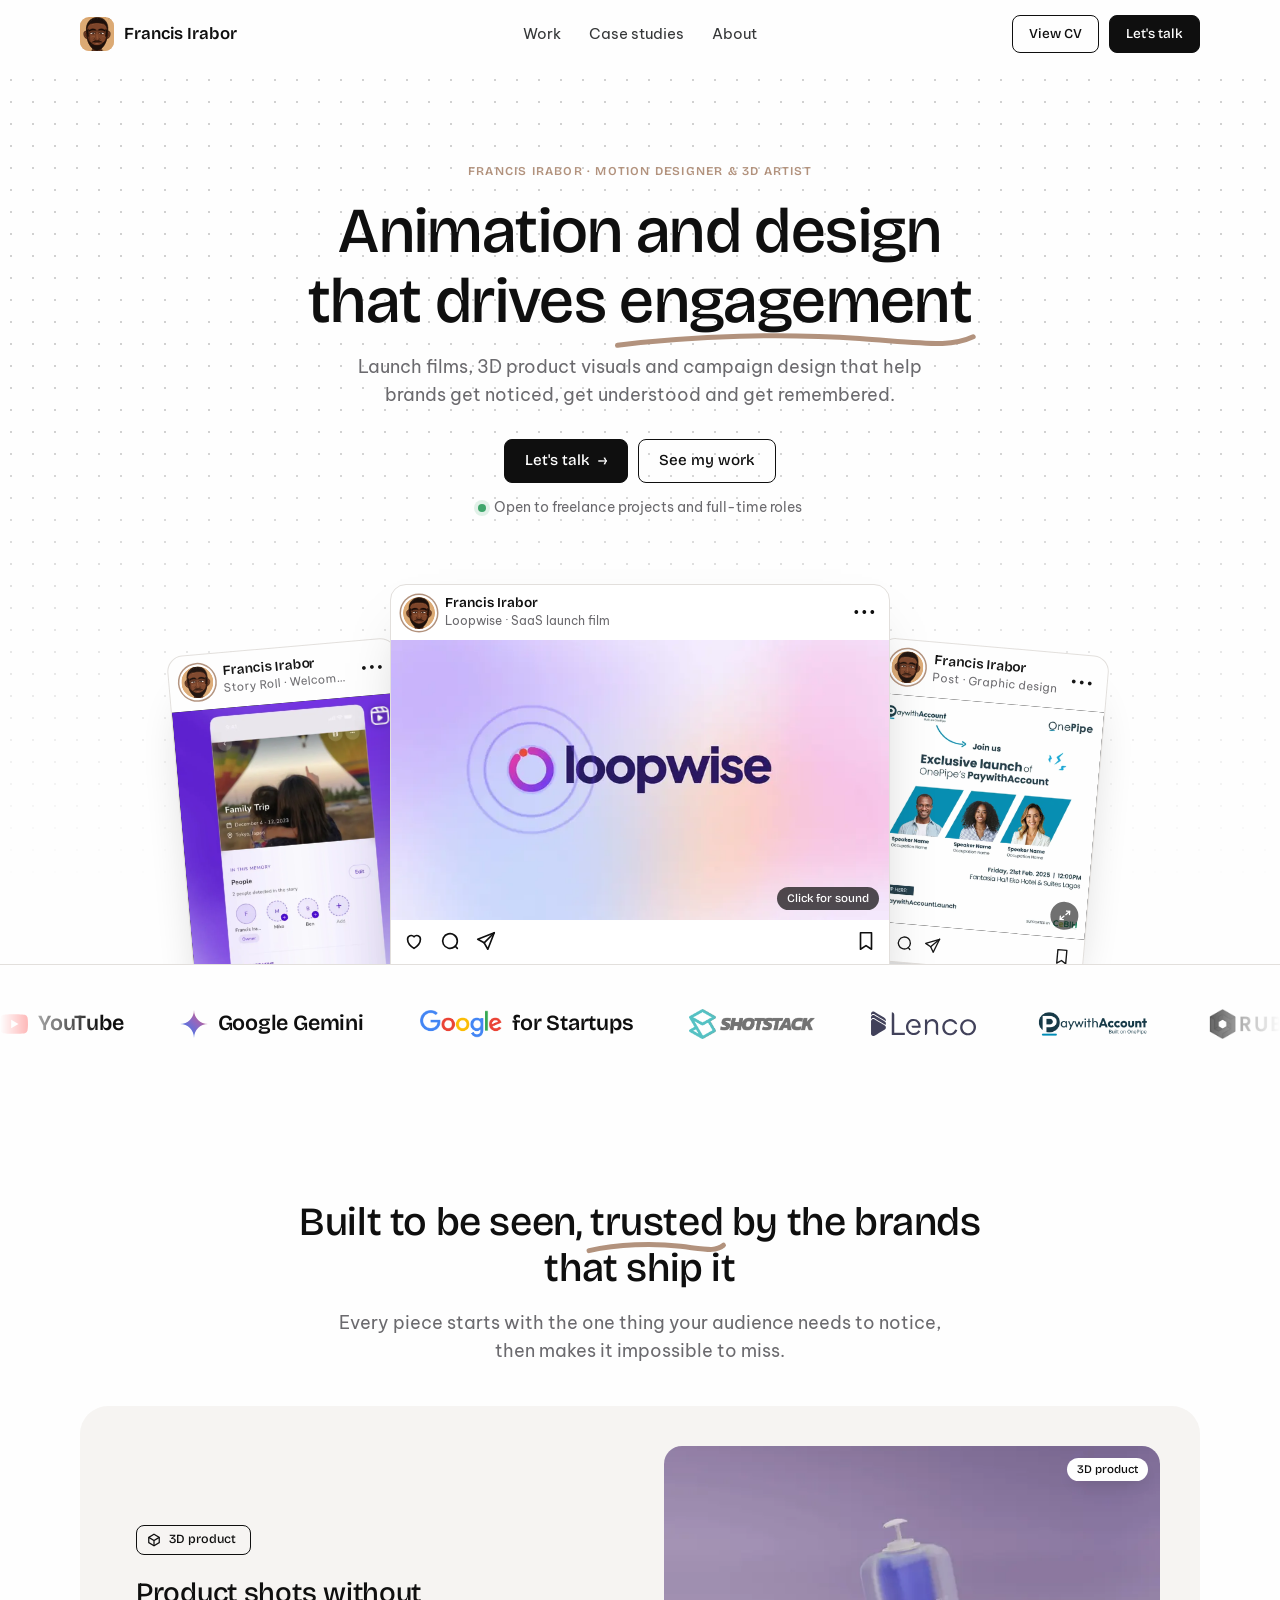
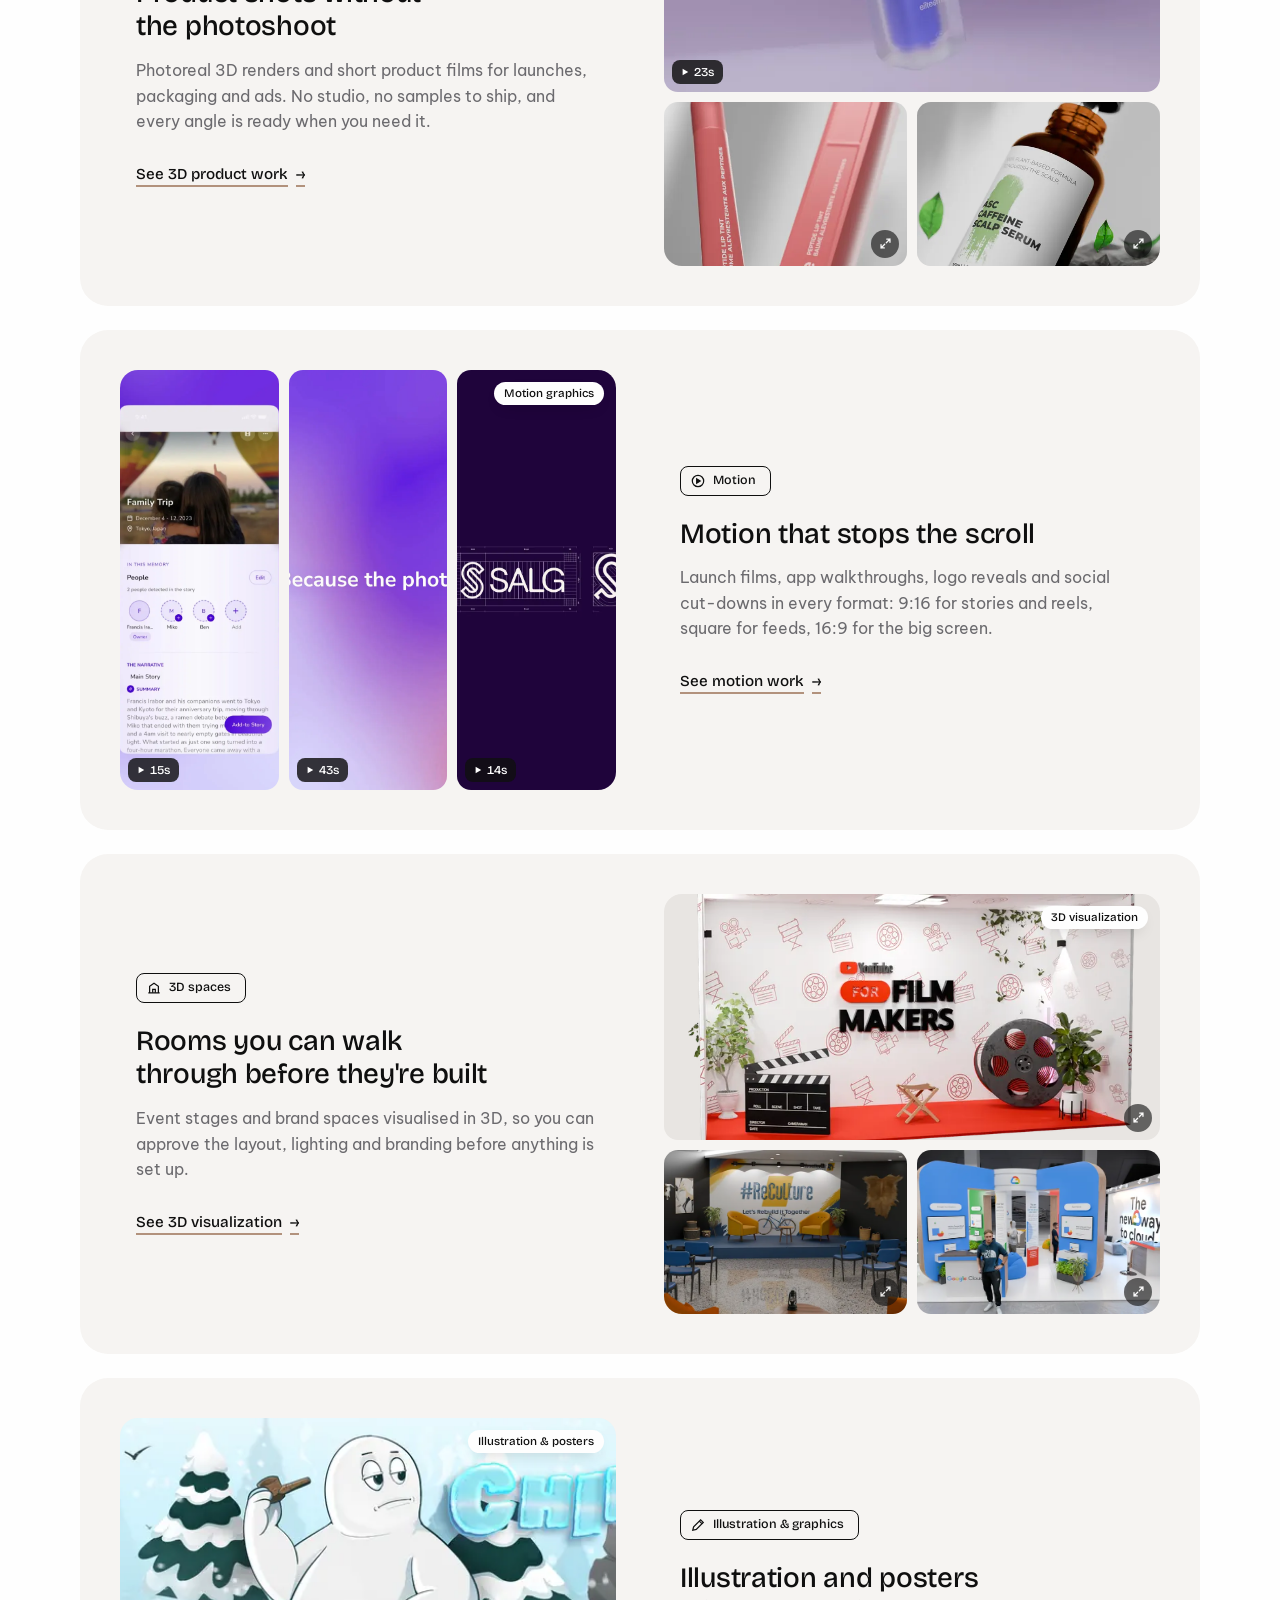
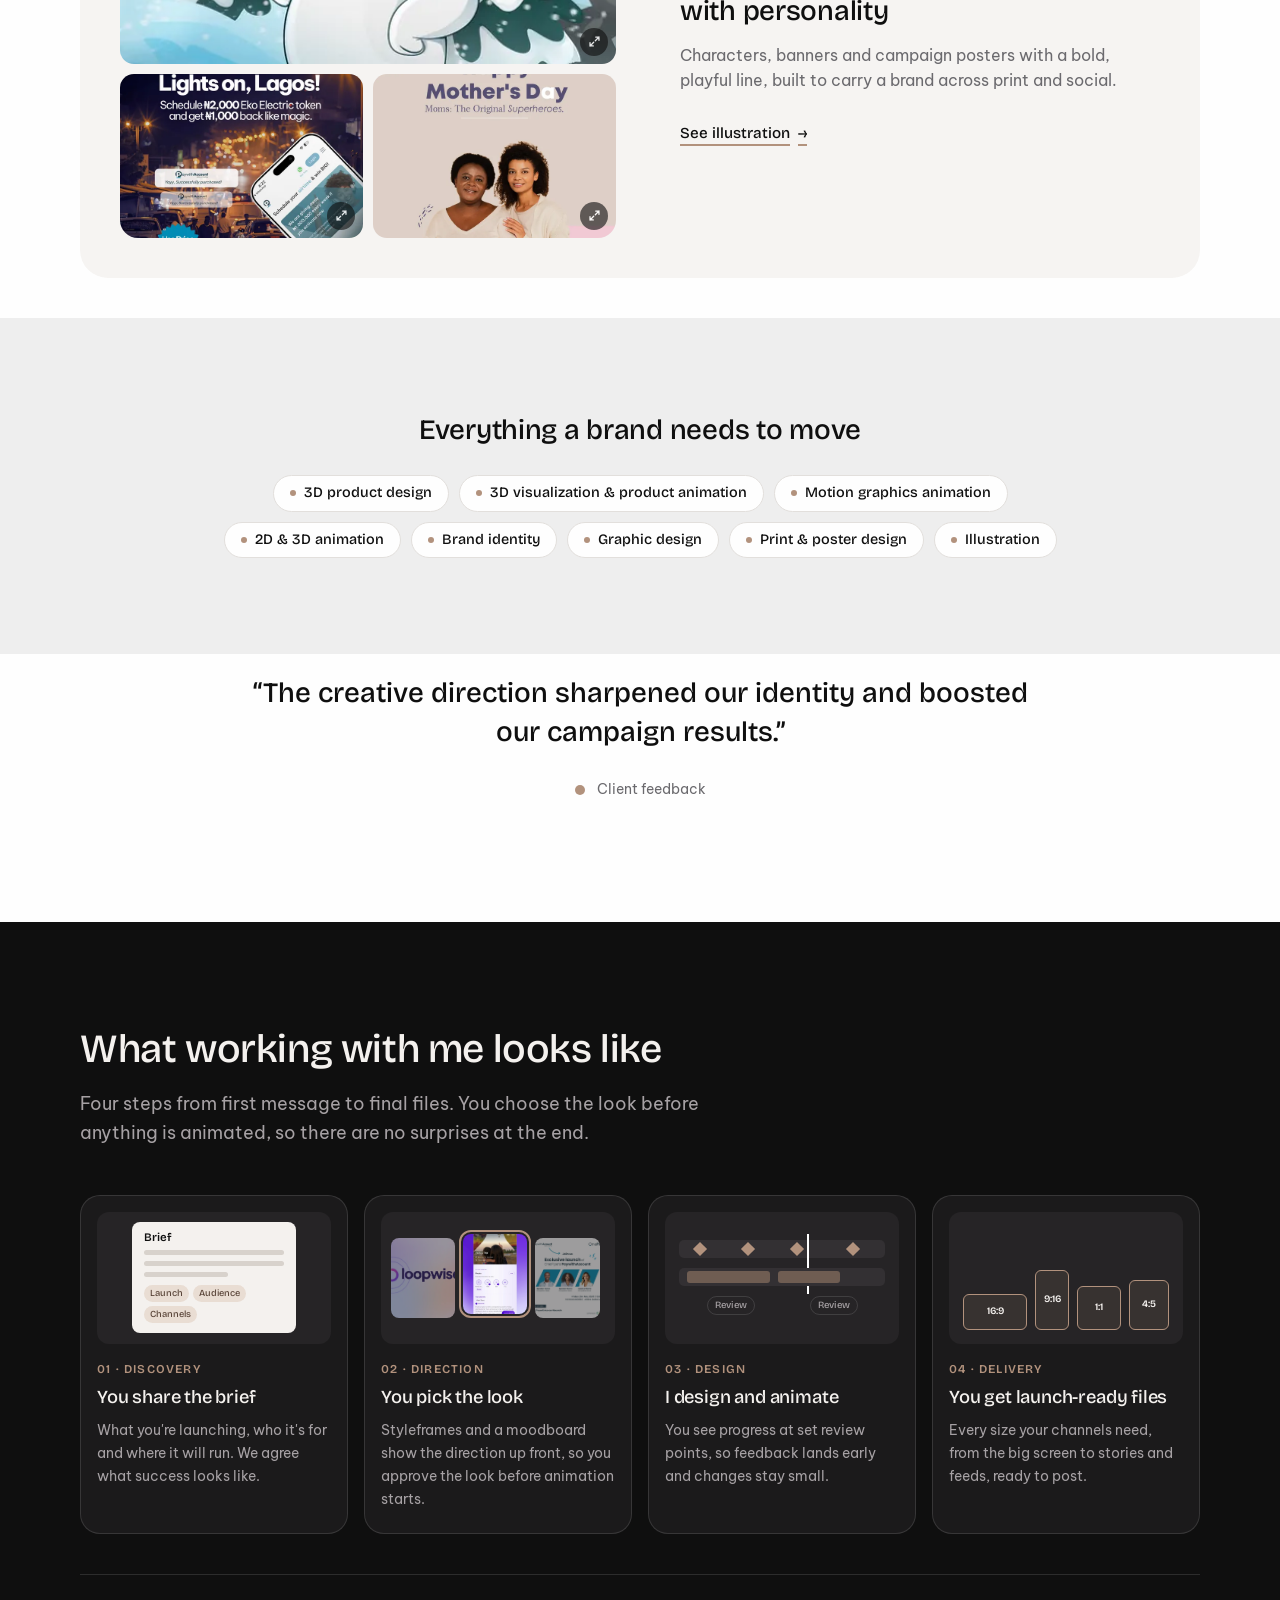
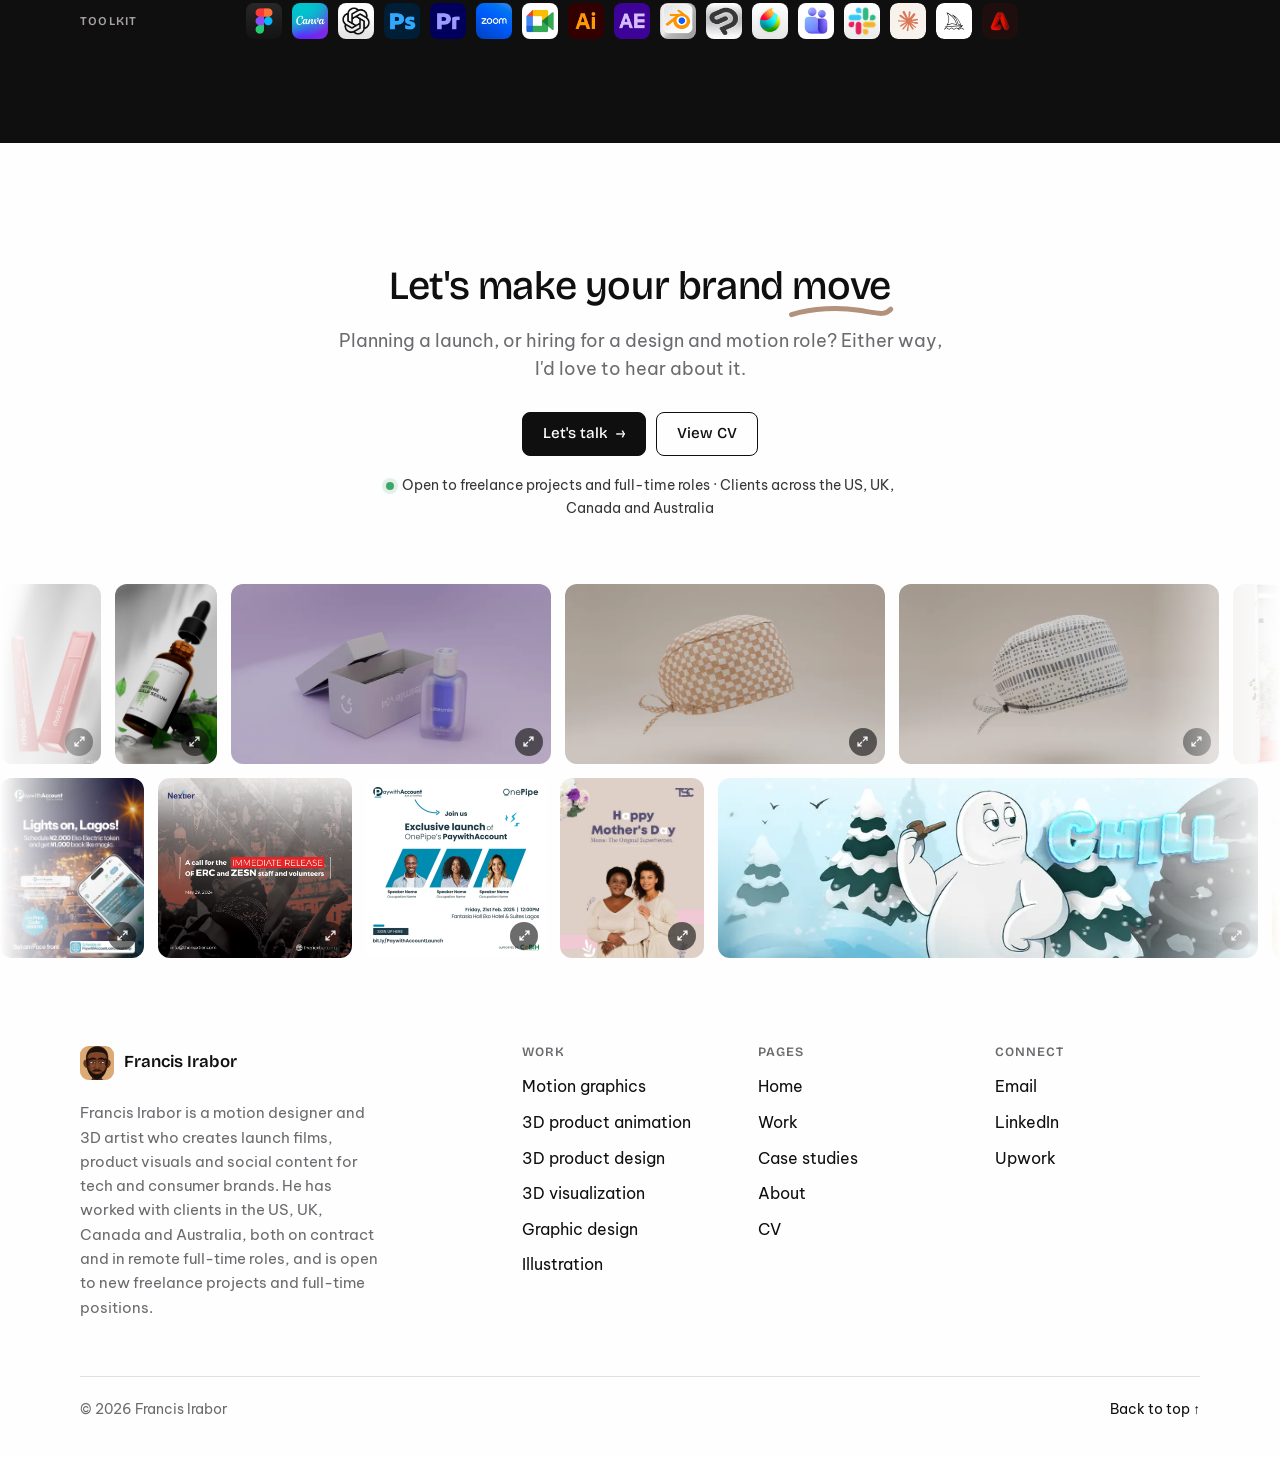
==== v2/index.html @ 62b64e8e "Share preview uses Francis's photo Co-Authored-By: Claude Opus 5.5 <noreply@anthropic.com> Claude-Se" ====
<!doctype html>
<html lang="en">
<head>
<meta charset="utf-8">
<meta name="viewport" content="width=device-width, initial-scale=1, viewport-fit=cover">
<title>Francis Irabor — Motion Designer & 3D Artist</title>
<meta name="description" content="Francis Irabor is a motion designer and 3D artist who creates launch films, product visuals and social content for tech and consumer brands. He has worked with clients in the US, UK, Canada and Australia, both on contract and in remote full-time roles, and is open to new freelance projects and full-time positions.">
<meta name="robots" content="index, follow, max-image-preview:large">
<meta name="author" content="Francis Irabor">
<meta name="theme-color" content="#fefefe">
<link rel="canonical" href="https://francisirabor.com/">
<link rel="icon" href="../assets/media/favicon.ico" sizes="48x48">
<link rel="icon" href="../assets/media/francis-icon.svg" type="image/svg+xml">
<link rel="apple-touch-icon" href="../assets/media/apple-touch-icon.png">
<link rel="manifest" href="site.webmanifest">
<meta property="og:type" content="profile">
<meta property="og:site_name" content="Francis Irabor">
<meta property="og:url" content="https://francisirabor.com/">
<meta property="og:title" content="Francis Irabor — Motion Designer & 3D Artist">
<meta property="og:description" content="Francis Irabor is a motion designer and 3D artist who creates launch films, product visuals and social content for tech and consumer brands. He has worked with clients in the US, UK, Canada and Australia, both on contract and in remote full-time roles, and is open to new freelance projects and full-time positions.">
<meta property="og:image" content="https://francisirabor.com/assets/media/og-francis-irabor-photo.jpg">
<meta property="og:image:width" content="1200">
<meta property="og:image:height" content="630">
<meta property="og:image:alt" content="Francis Irabor, motion designer and 3D artist">
<meta name="twitter:card" content="summary_large_image">
<meta name="twitter:title" content="Francis Irabor — Motion Designer & 3D Artist">
<meta name="twitter:description" content="Francis Irabor is a motion designer and 3D artist who creates launch films, product visuals and social content for tech and consumer brands. He has worked with clients in the US, UK, Canada and Australia, both on contract and in remote full-time roles, and is open to new freelance projects and full-time positions.">
<meta name="twitter:image" content="https://francisirabor.com/assets/media/og-francis-irabor-photo.jpg">
<script type="application/ld+json">{"@context": "https://schema.org", "@type": "Person", "name": "Francis Irabor", "jobTitle": "Motion Designer & 3D Artist", "url": "https://francisirabor.com/", "email": "mailto:iraborfrancis321@gmail.com", "description": "Francis Irabor is a motion designer and 3D artist who creates launch films, product visuals and social content for tech and consumer brands. He has worked with clients in the US, UK, Canada and Australia, both on contract and in remote full-time roles, and is open to new freelance projects and full-time positions.", "knowsAbout": ["Motion graphics", "2D and 3D animation", "3D product design", "3D product animation", "3D visualization", "Brand identity", "Graphic design", "Illustration", "Launch videos", "Social media content"], "image": "https://francisirabor.com/assets/media/francis-headshot.jpg", "address": {"@type": "PostalAddress", "addressLocality": "Lagos", "addressCountry": "NG"}, "worksFor": {"@type": "Organization", "name": "Ruffbox Studio"}, "sameAs": ["https://www.linkedin.com/in/francis-irabor/", "https://www.upwork.com/freelancers/~016a7653f43e068393"], "seeks": {"@type": "Demand", "description": "Freelance projects and full-time design or motion roles, remote"}}</script>
<script type="application/ld+json">{"@context": "https://schema.org", "@type": "WebSite", "name": "Francis Irabor", "url": "https://francisirabor.com/", "description": "Francis Irabor is a motion designer and 3D artist who creates launch films, product visuals and social content for tech and consumer brands. He has worked with clients in the US, UK, Canada and Australia, both on contract and in remote full-time roles, and is open to new freelance projects and full-time positions.", "author": {"@type": "Person", "name": "Francis Irabor"}}</script>
<link rel="preconnect" href="https://fonts.googleapis.com">
<link rel="preconnect" href="https://fonts.gstatic.com" crossorigin>
<link rel="stylesheet" href="https://fonts.googleapis.com/css2?family=Bricolage+Grotesque:opsz,wght@12..96,400..700&family=Be+Vietnam+Pro:wght@400;500;600&display=swap">
<link rel="stylesheet" href="v2.css">
</head>
<body>
<span id="top-anchor"></span>
<header class="top">
  <div class="wrap top-in">
    <a class="logo" href="index.html"><span class="logo-mark" aria-hidden="true"><img src="../assets/media/francis-mark.svg" alt="" width="34" height="34"></span>Francis Irabor</a>
    <nav class="nav" aria-label="Main"><a href="work.html">Work</a><a href="case-studies.html">Case studies</a><a href="about.html">About</a></nav>
    <div class="top-cta">
      <a class="btn btn-line btn-sm" href="https://drive.google.com/file/d/1MCZyHFvBbrgrsSab9WM0OUqfxMLtDZ3q/view?usp=drivesdk" target="_blank" rel="noopener">View CV</a>
      <a class="btn btn-dark btn-sm" href="#contact">Let's talk</a>
    </div>
  </div>
</header>

<main>
  <section class="hero center">
    <div class="dots" aria-hidden="true"></div>
    <div class="wrap">
      <p class="eyebrow hero-who">Francis Irabor · Motion designer &amp; 3D artist</p>
      <h1 class="h1">Animation and design<br class="br-d"> that drives <span class="mark">engagement<svg viewBox="0 0 200 12" preserveAspectRatio="none" aria-hidden="true"><path d="M3 9 C 45 3, 95 2, 135 5 S 185 10, 197 4"/></svg></span></h1>
      <p class="lede">Launch films, 3D product visuals and campaign design that help brands get noticed, get understood and get remembered.</p>
      <div class="hero-cta">
        <a class="btn btn-dark" href="#contact">Let's talk <span class="arr" aria-hidden="true">→</span></a>
        <a class="btn btn-line" href="work.html">See my work</a>
      </div>
      <p class="hero-note"><span class="dot" aria-hidden="true"></span>Open to freelance projects and full-time roles</p>
      <div class="fan ig" aria-label="Recent work, shown as social posts">
        <article class="ig-card side l">
          <header class="ig-head"><span class="ig-av" aria-hidden="true"><img src="../assets/media/francis-icon.svg" alt="" width="32" height="32"></span><div><b>Francis Irabor</b><small>Story Roll · Welcome video</small></div><span class="ig-more" aria-hidden="true">•••</span></header>
          <div class="ig-media reel" data-pieces="sr1" data-group="hero" data-autoplay data-bare><span class="ig-badge" aria-hidden="true"><svg viewBox="0 0 24 24" fill="none" stroke="currentColor" stroke-width="1.8" stroke-linecap="round" stroke-linejoin="round"><rect x="3" y="3" width="18" height="18" rx="5"/><path d="M3 8h18M8 3l3 5M14 3l3 5"/><path d="M10 12v5l4-2.5z" fill="currentColor"/></svg></span></div>
        </article>
        <article class="ig-card main">
          <header class="ig-head"><span class="ig-av" aria-hidden="true"><img src="../assets/media/francis-icon.svg" alt="" width="32" height="32"></span><div><b>Francis Irabor</b><small>Loopwise · SaaS launch film</small></div><span class="ig-more" aria-hidden="true">•••</span></header>
          <div class="ig-media" data-pieces="lw1" data-group="hero" data-autoplay data-bare><span class="ig-sound" aria-hidden="true"></span></div>
          <div class="ig-actions" aria-hidden="true"><svg viewBox="0 0 24 24" fill="none" stroke="currentColor" stroke-width="1.8" stroke-linecap="round" stroke-linejoin="round"><path d="M12 20s-7-4.4-7-10a4 4 0 0 1 7-2.6A4 4 0 0 1 19 10c0 5.6-7 10-7 10z"/></svg><svg viewBox="0 0 24 24" fill="none" stroke="currentColor" stroke-width="1.8" stroke-linecap="round" stroke-linejoin="round"><path d="M20 12a8 8 0 1 1-3.1-6.3A8 8 0 0 1 20 12z"/><path d="M20 20l-2.2-2.3"/></svg><svg viewBox="0 0 24 24" fill="none" stroke="currentColor" stroke-width="1.8" stroke-linecap="round" stroke-linejoin="round"><path d="M21 3 10 14"/><path d="M21 3l-7 18-4-7-7-4z"/></svg><span class="sp"></span><svg viewBox="0 0 24 24" fill="none" stroke="currentColor" stroke-width="1.8" stroke-linecap="round" stroke-linejoin="round"><path d="M6 3h12v18l-6-4-6 4z"/></svg></div>
          <p class="ig-cap"><b>Francis Irabor</b> Meet Loopwise. A 20-second SaaS launch film: logo reveal, product UI and end card. <span>#motiondesign #saas #launchfilm</span></p>
        </article>
        <article class="ig-card side r">
          <header class="ig-head"><span class="ig-av" aria-hidden="true"><img src="../assets/media/francis-icon.svg" alt="" width="32" height="32"></span><div><b>Francis Irabor</b><small>Post · Graphic design</small></div><span class="ig-more" aria-hidden="true">•••</span></header>
          <div class="ig-media" data-pieces="g2" data-group="hero" data-eager></div>
          <div class="ig-actions" aria-hidden="true"><svg viewBox="0 0 24 24" fill="none" stroke="currentColor" stroke-width="1.8" stroke-linecap="round" stroke-linejoin="round"><path d="M12 20s-7-4.4-7-10a4 4 0 0 1 7-2.6A4 4 0 0 1 19 10c0 5.6-7 10-7 10z"/></svg><svg viewBox="0 0 24 24" fill="none" stroke="currentColor" stroke-width="1.8" stroke-linecap="round" stroke-linejoin="round"><path d="M20 12a8 8 0 1 1-3.1-6.3A8 8 0 0 1 20 12z"/><path d="M20 20l-2.2-2.3"/></svg><svg viewBox="0 0 24 24" fill="none" stroke="currentColor" stroke-width="1.8" stroke-linecap="round" stroke-linejoin="round"><path d="M21 3 10 14"/><path d="M21 3l-7 18-4-7-7-4z"/></svg><span class="sp"></span><svg viewBox="0 0 24 24" fill="none" stroke="currentColor" stroke-width="1.8" stroke-linecap="round" stroke-linejoin="round"><path d="M6 3h12v18l-6-4-6 4z"/></svg></div>
        </article>
      </div>
    </div>
  </section>

  <section class="band" aria-label="Clients">
    <div class="marquee" id="clients"></div>
  </section>

  <section class="intro center" aria-labelledby="intro-h">
    <div class="wrap">
      <h2 id="intro-h" class="h2">Built to be seen, <span class="mark">trusted<svg viewBox="0 0 200 12" preserveAspectRatio="none" aria-hidden="true"><path d="M3 9 C 45 3, 95 2, 135 5 S 185 10, 197 4"/></svg></span> by the brands<br class="br-d"> that ship it</h2>
      <p class="lede">Every piece starts with the one thing your audience needs to notice, then makes it impossible to miss.</p>
    </div>
  </section>

  <section aria-label="Specialties">
    <div class="wrap specs">
      <article class="spec">
        <div class="spec-copy">
          <span class="pill"><svg viewBox="0 0 16 16" fill="none" stroke="currentColor" stroke-width="1.4" aria-hidden="true"><path d="M8 1.5 14 5v6l-6 3.5L2 11V5z"/><path d="M2 5l6 3.5L14 5M8 8.5V14.5"/></svg>3D product</span>
          <h3 class="h3">Product shots without the photoshoot</h3>
          <p>Photoreal 3D renders and short product films for launches, packaging and ads. No studio, no samples to ship, and every angle is ready when you need it.</p>
          <a class="tlink" href="work.html#3d-product-animation">See 3D product work <span class="arr" aria-hidden="true">→</span></a>
        </div>
        <div class="panel p-mix" data-pieces="pa3,p5,p4"><span class="stamp">3D product</span></div>
      </article>
      <article class="spec">
        <div class="spec-copy">
          <span class="pill"><svg viewBox="0 0 16 16" fill="none" stroke="currentColor" stroke-width="1.4" aria-hidden="true"><circle cx="8" cy="8" r="6.5"/><path d="M6.5 5.5v5l4-2.5z" fill="currentColor"/></svg>Motion</span>
          <h3 class="h3">Motion that stops the scroll</h3>
          <p>Launch films, app walkthroughs, logo reveals and social cut-downs in every format: 9:16 for stories and reels, square for feeds, 16:9 for the big screen.</p>
          <a class="tlink" href="work.html#motion-graphics">See motion work <span class="arr" aria-hidden="true">→</span></a>
        </div>
        <div class="panel p-tall" data-pieces="sr1,m2,m1"><span class="stamp">Motion graphics</span></div>
      </article>
      <article class="spec">
        <div class="spec-copy">
          <span class="pill"><svg viewBox="0 0 16 16" fill="none" stroke="currentColor" stroke-width="1.4" aria-hidden="true"><path d="M1.5 13.5h13M3 13.5V6l5-3.5L13 6v7.5"/><path d="M6.5 13.5v-4h3v4"/></svg>3D spaces</span>
          <h3 class="h3">Rooms you can walk through before they're built</h3>
          <p>Event stages and brand spaces visualised in 3D, so you can approve the layout, lighting and branding before anything is set up.</p>
          <a class="tlink" href="work.html#3d-visualization">See 3D visualization <span class="arr" aria-hidden="true">→</span></a>
        </div>
        <div class="panel p-mix" data-pieces="v3,v4,v5"><span class="stamp">3D visualization</span></div>
      </article>
      <article class="spec">
        <div class="spec-copy">
          <span class="pill"><svg viewBox="0 0 16 16" fill="none" stroke="currentColor" stroke-width="1.4" aria-hidden="true"><path d="M2 14l1-4L11 2l3 3-8 8z"/><path d="M9.5 3.5l3 3"/></svg>Illustration & graphics</span>
          <h3 class="h3">Illustration and posters with personality</h3>
          <p>Characters, banners and campaign posters with a bold, playful line, built to carry a brand across print and social.</p>
          <a class="tlink" href="work.html#illustration">See illustration <span class="arr" aria-hidden="true">→</span></a>
        </div>
        <div class="panel p-mix" data-pieces="i2,g3,g4"><span class="stamp">Illustration & posters</span></div>
      </article>
    </div>
  </section>

  <section class="svc-band center" aria-labelledby="svc-h">
    <div class="wrap">
      <h2 id="svc-h" class="h3">Everything a brand needs to move</h2>
      <ul class="chips">
        <li>3D product design</li><li>3D visualization &amp; product animation</li><li>Motion graphics animation</li><li>2D &amp; 3D animation</li>
        <li>Brand identity</li><li>Graphic design</li><li>Print &amp; poster design</li><li>Illustration</li>
      </ul>
    </div>
  </section>

  <section class="quote" aria-label="Client feedback">
    <div class="wrap">
      <blockquote>
        <q>The creative direction sharpened our identity and boosted our campaign results.</q>
        <cite><span class="cite-dot" aria-hidden="true"></span>Client feedback</cite>
      </blockquote>
    </div>
  </section>

  <section class="process" id="process" aria-labelledby="process-h">
    <div class="wrap">
      <div class="pr-head">
        <h2 id="process-h" class="h2">What working with me looks like</h2>
        <p class="lede">Four steps from first message to final files. You choose the look before anything is animated, so there are no surprises at the end.</p>
      </div>
      <ol class="flow">
        <li class="step">
          <div class="viz viz-brief" aria-hidden="true">
            <div class="doc"><b>Brief</b><i></i><i></i><i class="s"></i><div class="tags"><span>Launch</span><span>Audience</span><span>Channels</span></div></div>
          </div>
          <span class="eyebrow">01 · Discovery</span>
          <h3>You share the brief</h3>
          <p>What you're launching, who it's for and where it will run. We agree what success looks like.</p>
        </li>
        <li class="step">
          <div class="viz viz-frames" aria-hidden="true">
            <img data-asset="media/w/loopwise-saas-launch-poster.webp" loading="lazy" alt=""><img class="pick" data-asset="media/w/story-roll-welcome-poster.webp" loading="lazy" alt=""><img data-asset="media/w/82478ac93bde5bc2c4594977b5599de2-sm.webp" loading="lazy" alt="">
          </div>
          <span class="eyebrow">02 · Direction</span>
          <h3>You pick the look</h3>
          <p>Styleframes and a moodboard show the direction up front, so you approve the look before animation starts.</p>
        </li>
        <li class="step">
          <div class="viz viz-timeline" aria-hidden="true">
            <div class="track"><span class="kf" style="left:8%"></span><span class="kf" style="left:31%"></span><span class="kf" style="left:55%"></span><span class="kf" style="left:82%"></span><span class="head" style="left:62%"></span></div>
            <div class="track t2"><span class="clip" style="left:4%;width:40%"></span><span class="clip" style="left:48%;width:30%"></span></div>
            <div class="review"><span>Review</span><span>Review</span></div>
          </div>
          <span class="eyebrow">03 · Design</span>
          <h3>I design and animate</h3>
          <p>You see progress at set review points, so feedback lands early and changes stay small.</p>
        </li>
        <li class="step">
          <div class="viz viz-formats" aria-hidden="true">
            <span class="f169">16:9</span><span class="f916">9:16</span><span class="f11">1:1</span><span class="f45">4:5</span>
          </div>
          <span class="eyebrow">04 · Delivery</span>
          <h3>You get launch-ready files</h3>
          <p>Every size your channels need, from the big screen to stories and feeds, ready to post.</p>
        </li>
      </ol>
      <div class="toolkit">
        <div class="tk-group"><span class="tk-label">Toolkit</span><ul class="tool-icons"></ul></div>
      </div>
    </div>
  </section>

  <section class="closer center" id="contact" aria-labelledby="closer-h">
    <div class="wrap">
      <h2 id="closer-h" class="h2">Let's make your brand <span class="mark">move<svg viewBox="0 0 200 12" preserveAspectRatio="none" aria-hidden="true"><path d="M3 9 C 45 3, 95 2, 135 5 S 185 10, 197 4"/></svg></span></h2>
      <p class="lede">Planning a launch, or hiring for a design and motion role? Either way, I'd love to hear about it.</p>
      <div class="closer-cta">
        <a class="btn btn-dark" href="mailto:iraborfrancis321@gmail.com?subject=Let%27s%20talk">Let's talk <span class="arr" aria-hidden="true">→</span></a>
        <a class="btn btn-line" href="https://drive.google.com/file/d/1MCZyHFvBbrgrsSab9WM0OUqfxMLtDZ3q/view?usp=drivesdk" target="_blank" rel="noopener">View CV</a>
      </div>
      <p class="avail"><span class="dot" aria-hidden="true"></span>Open to freelance projects and full-time roles · Clients across the US, UK, Canada and Australia</p>
    </div>
    <div class="wall" id="wall"></div>
  </section>
</main>

<footer class="foot">
  <div class="wrap">
    <div class="foot-grid">
      <div>
        <a class="logo" href="index.html"><span class="logo-mark" aria-hidden="true"><img src="../assets/media/francis-mark.svg" alt="" width="34" height="34"></span>Francis Irabor</a>
        <p class="blurb">Francis Irabor is a motion designer and 3D artist who creates launch films, product visuals and social content for tech and consumer brands. He has worked with clients in the US, UK, Canada and Australia, both on contract and in remote full-time roles, and is open to new freelance projects and full-time positions.</p>
      </div>
      <div><h4>Work</h4><ul><li><a href="work.html#motion-graphics">Motion graphics</a></li><li><a href="work.html#3d-product-animation">3D product animation</a></li><li><a href="work.html#3d-product-design">3D product design</a></li><li><a href="work.html#3d-visualization">3D visualization</a></li><li><a href="work.html#graphics-design">Graphic design</a></li><li><a href="work.html#illustration">Illustration</a></li></ul></div>
      <div><h4>Pages</h4><ul><li><a href="index.html">Home</a></li><li><a href="work.html">Work</a></li><li><a href="case-studies.html">Case studies</a></li><li><a href="about.html">About</a></li><li><a href="https://drive.google.com/file/d/1MCZyHFvBbrgrsSab9WM0OUqfxMLtDZ3q/view?usp=drivesdk" target="_blank" rel="noopener">CV</a></li></ul></div>
      <div><h4>Connect</h4><ul><li><a href="mailto:iraborfrancis321@gmail.com?subject=Let%27s%20talk">Email</a></li><li><a href="https://www.linkedin.com/in/francis-irabor/" target="_blank" rel="noopener">LinkedIn</a></li><li><a href="https://www.upwork.com/freelancers/~016a7653f43e068393" target="_blank" rel="noopener">Upwork</a></li></ul></div>
    </div>
    <div class="foot-base"><span>© <span id="yr"></span> Francis Irabor</span><a href="#top-anchor">Back to top ↑</a></div>
  </div>
</footer>

<div class="lb" id="lb" role="dialog" aria-modal="true" aria-label="Portfolio viewer" hidden>
  <div class="lb-top">
    <p class="lb-cat" id="lb-cat"></p>
    <p class="lb-count" id="lb-count"></p>
    <button class="lb-btn" id="lb-close" aria-label="Close viewer">✕</button>
  </div>
  <div class="lb-stage" id="lb-stage"></div>
  <button class="lb-btn lb-nav lb-prev" id="lb-prev" aria-label="Previous piece">←</button>
  <button class="lb-btn lb-nav lb-next" id="lb-next" aria-label="Next piece">→</button>
  <div class="lb-strip" id="lb-strip"></div>
</div>

<script>window.ASSET_BASE = "../assets/";</script>
<script src="../works.js"></script>
<script src="v2.js"></script>
</body>
</html>
---- v2/v2.css ----
/* Layout: a builder-style landing — dot-grid hero with a fan of real work,
   alternating specialty blocks on soft panels, a dark tabbed portfolio,
   a grey process accordion and a scrolling wall of work to close.
   Single deliberate light look with one dark band; Francis's tan is the accent. */
:root {
  --paper: #fefefe;
  --ink: #0f0f0f;
  --text: #353738;
  --muted: #6b6a6e;
  --panel: #f6f4f2;
  --grey: #eeeeee;
  --line: #e2dfdc;
  --tan: #b2927d;
  --tan-soft: #e9ddd3;
  --dark: #0f0f0f;
  --dark-2: #1b1a1b;
  --dark-line: rgba(255, 255, 255, .12);
  --on-dark: #f4f1ee;
  --on-dark-muted: #a6a1a4;

  --display: "Bricolage Grotesque", "Helvetica Neue", Arial, sans-serif;
  --body: "Be Vietnam Pro", "Helvetica Neue", Arial, sans-serif;

  --max: 1200px;
  --gutter: clamp(16px, 4vw, 40px);
  --r-lg: 24px;
  --r: 8px;
  color-scheme: light;
}

* { box-sizing: border-box; }
[hidden] { display: none !important; }
html { scroll-behavior: smooth; -webkit-text-size-adjust: 100%; }
body { margin: 0; background: var(--paper); color: var(--text); font: 400 1rem/1.6 var(--body); overflow-x: hidden; }
img, video { display: block; max-width: 100%; }
a { color: inherit; }
button { font: inherit; color: inherit; }
:focus-visible { outline: 2px solid var(--tan); outline-offset: 3px; }
@media (prefers-reduced-motion: reduce) {
  html { scroll-behavior: auto; }
  *, *::before, *::after { animation: none !important; transition: none !important; }
}

.wrap { width: 100%; max-width: var(--max); margin-inline: auto; padding-inline: var(--gutter); }
.center { text-align: center; }
h1, h2, h3, h4 { font-family: var(--display); color: var(--ink); font-weight: 500; margin: 0; text-wrap: balance; letter-spacing: -.01em; }
.h1 { font-size: clamp(2.4rem, 5.6vw, 4rem); line-height: 1.08; }
.h2 { font-size: clamp(1.8rem, 3.6vw, 2.5rem); line-height: 1.15; }
.h3 { font-size: clamp(1.4rem, 2.4vw, 1.75rem); line-height: 1.2; }
.lede { font-size: 1.1rem; color: var(--muted); max-width: 52ch; margin: 18px auto 0; }

/* Hand-drawn underline under one word, the accent's one job. */
.mark { position: relative; white-space: nowrap; }
.mark svg { position: absolute; left: -2%; bottom: -.18em; width: 104%; height: .32em; overflow: visible; }
.mark path { fill: none; stroke: var(--tan); stroke-width: 5; stroke-linecap: round; vector-effect: non-scaling-stroke; }

/* Buttons */
.btn {
  display: inline-flex; align-items: center; justify-content: center; gap: 8px;
  min-height: 44px; padding: 0 20px; border-radius: var(--r); border: 1px solid var(--ink);
  font: 500 .95rem/1 var(--display); text-decoration: none; cursor: pointer; transition: background .2s, color .2s, transform .2s;
}
.btn-dark { background: var(--ink); color: var(--paper); }
.btn-dark:hover { background: #2b2a2b; }
.btn-line { background: transparent; color: var(--ink); }
.btn-line:hover { background: var(--ink); color: var(--paper); }
.btn-sm { min-height: 38px; padding: 0 16px; font-size: .85rem; }
.btn .arr { transition: transform .2s; }
.btn:hover .arr { transform: translateX(3px); }
.on-dark .btn-line { color: var(--on-dark); border-color: var(--on-dark); }
.on-dark .btn-line:hover { background: var(--on-dark); color: var(--ink); }
.on-dark .btn-dark { background: var(--on-dark); color: var(--ink); border-color: var(--on-dark); }

/* ---------- Header ---------- */
.top { position: sticky; top: env(safe-area-inset-top, 0px); z-index: 30; background: rgba(254, 254, 254, .88); backdrop-filter: blur(10px); -webkit-backdrop-filter: blur(10px); border-bottom: 1px solid transparent; transition: border-color .2s; }
.top.scrolled { border-bottom-color: var(--line); }
.top-in { display: grid; grid-template-columns: 1fr auto 1fr; align-items: center; gap: 16px; min-height: 68px; }
.logo { display: inline-flex; align-items: center; gap: 10px; text-decoration: none; font: 600 1.05rem/1 var(--display); color: var(--ink); white-space: nowrap; }
.logo-mark { width: 30px; height: 30px; border-radius: 8px; background: var(--ink); color: var(--paper); display: grid; place-items: center; font: 700 .8rem/1 var(--display); letter-spacing: .02em; }
.nav { display: flex; gap: 28px; font-size: .95rem; }
.nav a { text-decoration: none; color: var(--text); padding-block: 8px; }
.nav a:hover, .nav a[aria-current="page"] { color: var(--ink); text-decoration: underline; text-decoration-color: var(--tan); text-decoration-thickness: 2px; text-underline-offset: 6px; }
.top-cta { display: flex; gap: 10px; justify-self: end; }
@media (max-width: 760px) {
  .top-in { grid-template-columns: 1fr auto; min-height: 60px; }
  .nav { grid-column: 1 / -1; grid-row: 2; gap: 22px; padding-bottom: 10px; font-size: .9rem; }
  .top-cta .btn-line { display: none; }
}

/* ---------- Hero ---------- */
.hero { position: relative; padding-top: clamp(48px, 8vw, 88px); overflow: hidden; }
.dots { position: absolute; inset: 0; background-image: radial-gradient(#d1d1d1 1px, transparent 1px); background-size: 22px 22px; -webkit-mask-image: linear-gradient(#000 40%, transparent 92%); mask-image: linear-gradient(#000 40%, transparent 92%); pointer-events: none; }
.hero .wrap { position: relative; }
.hero-cta { margin-top: 30px; display: flex; gap: 10px; justify-content: center; flex-wrap: wrap; }
.hero-note { margin-top: 14px; font-size: .85rem; color: var(--muted); }

.fan { position: relative; max-width: 1000px; margin: 56px auto 0; height: clamp(260px, 44vw, 470px); }
.fan > * { position: absolute; bottom: -24px; }
.screen {
  left: 50%; transform: translateX(-50%); width: min(70%, 660px); z-index: 2;
  background: var(--dark); border-radius: 18px 18px 0 0; padding: 14px 14px 0; box-shadow: 0 30px 60px -20px rgba(15,15,15,.35);
}
.screen-bar { display: flex; gap: 6px; padding: 0 2px 12px; }
.screen-bar i { width: 9px; height: 9px; border-radius: 50%; background: #3a383a; }
.screen-title { color: var(--on-dark); font: 500 clamp(.95rem, 1.8vw, 1.35rem)/1.25 var(--display); padding: 4px 6px 14px; }
.screen-title span { color: var(--tan); }
.screen .tile { aspect-ratio: 16 / 9; border-radius: 10px 10px 0 0; }
.phone {
  width: min(19%, 180px); aspect-ratio: 9 / 18.5; background: var(--dark); border-radius: 26px; padding: 8px;
  box-shadow: 0 24px 50px -18px rgba(15,15,15,.35);
}
.phone .tile { height: 100%; border-radius: 19px; }
.phone.l { left: 6%; transform: rotate(-6deg); bottom: 10px; z-index: 1; }
.phone.r { right: 6%; transform: rotate(6deg); bottom: 10px; z-index: 1; }
.float-chip {
  position: absolute; z-index: 3; display: inline-flex; align-items: center; gap: 8px; padding: 10px 14px; border-radius: 12px;
  background: var(--paper); border: 1px solid var(--line); box-shadow: 0 12px 30px -12px rgba(15,15,15,.25);
  font: 500 .85rem/1 var(--display); color: var(--ink); bottom: auto;
}
.float-chip b { width: 8px; height: 8px; border-radius: 50%; background: var(--tan); }
.float-chip.a { top: 18%; left: 0; }
.float-chip.b { top: 40%; right: 0; }
@media (max-width: 760px) {
  .fan { height: 230px; margin-top: 28px; }
  .screen { width: 84%; padding: 10px 10px 0; border-radius: 14px 14px 0 0; }
  .screen-title { display: none; }
  .phone { width: 26%; border-radius: 18px; padding: 5px; }
  .phone .tile { border-radius: 14px; }
  .phone.l { left: -4%; } .phone.r { right: -4%; }
  .float-chip { display: none; }
}

/* ---------- Clients ---------- */
.clients { padding-block: 64px 24px; }
.clients p { margin: 0 0 22px; font-size: .9rem; color: var(--muted); }
.clients p b { color: var(--ink); font-weight: 600; }
.logo-row { list-style: none; margin: 0; padding: 0; display: flex; flex-wrap: wrap; justify-content: space-between; align-items: center; gap: 24px 36px; }
.logo-row img { height: 34px; width: auto; max-width: 150px; object-fit: contain; filter: grayscale(1) contrast(1.1); opacity: .75; transition: opacity .2s, filter .2s; }
.logo-row img:hover { opacity: 1; filter: none; }
@media (max-width: 760px) { .logo-row { justify-content: center; } .logo-row img { height: 26px; max-width: 110px; } }

/* ---------- Specialties ---------- */
.intro { padding-block: clamp(80px, 10vw, 120px) 40px; }
.specs { display: flex; flex-direction: column; gap: clamp(64px, 9vw, 120px); padding-bottom: 40px; }
.spec { display: grid; grid-template-columns: minmax(0, 5fr) minmax(0, 7fr); gap: clamp(28px, 5vw, 72px); align-items: center; }
.spec:nth-child(even) .spec-copy { order: 2; }
.pill { display: inline-flex; align-items: center; gap: 8px; padding: 7px 14px 7px 10px; border: 1px solid var(--ink); border-radius: var(--r); font: 500 .78rem/1 var(--display); color: var(--ink); }
.pill svg { width: 14px; height: 14px; }
.spec h3 { margin-top: 22px; }
.spec p { margin: 14px 0 26px; color: var(--muted); max-width: 42ch; }
.panel { background: var(--panel); border-radius: var(--r-lg); padding: clamp(18px, 3vw, 36px); display: grid; gap: 14px; position: relative; overflow: hidden; }
.panel .tile { border-radius: 12px; box-shadow: 0 16px 34px -18px rgba(15,15,15,.35); }
.panel.p-wide { grid-template-columns: 1.3fr 1fr; align-items: end; }
.panel.p-wide > .tile:first-of-type { grid-row: span 2; }
.panel.p-tall { grid-template-columns: repeat(3, minmax(0, 1fr)); align-items: center; }
.panel.p-mix { grid-template-columns: 1fr 1fr; }
.panel.p-mix > .tile:first-of-type { grid-column: 1 / -1; }
.panel .stamp { position: absolute; top: 16px; right: 16px; padding: 6px 10px; border-radius: 999px; background: var(--paper); font: 500 .72rem/1 var(--display); color: var(--ink); box-shadow: 0 6px 16px -8px rgba(0,0,0,.3); z-index: 2; }
@media (max-width: 860px) {
  .spec { grid-template-columns: 1fr; }
  .spec:nth-child(even) .spec-copy { order: 0; }
}

/* ---------- Service chips ---------- */
.chips-sec { padding-block: 48px clamp(70px, 9vw, 110px); }
.chips { list-style: none; margin: 0 auto; padding: 0; max-width: 900px; display: flex; flex-wrap: wrap; justify-content: center; gap: 10px; }
.chips li { display: inline-flex; align-items: center; gap: 8px; padding: 10px 16px; border: 1px solid var(--line); border-radius: 999px; background: var(--paper); font: 500 .9rem/1 var(--display); color: var(--ink); }
.chips li::before { content: ""; width: 6px; height: 6px; border-radius: 50%; background: var(--tan); }
.chips-sec .btn { margin-top: 32px; }

/* ---------- Quote ---------- */
.quote { padding-block: 20px clamp(80px, 10vw, 120px); }
.quote blockquote { margin: 0 auto; max-width: 820px; text-align: center; }
.quote q { display: block; font: 500 clamp(1.3rem, 2.6vw, 1.75rem)/1.4 var(--display); color: var(--ink); quotes: "“" "”"; }
.quote cite { display: inline-flex; align-items: center; gap: 12px; margin-top: 26px; font-style: normal; font-size: .9rem; color: var(--muted); }
.quote cite img { width: 44px; height: 44px; border-radius: 50%; object-fit: cover; object-position: center 20%; }
.quote cite b { display: block; color: var(--ink); font-weight: 600; }

/* ---------- Dark portfolio ---------- */
.showcase { background: var(--dark); color: var(--on-dark); padding-block: clamp(72px, 9vw, 104px); }
.showcase h2 { color: var(--on-dark); }
.showcase .lede { color: var(--on-dark-muted); margin-inline: 0; }
.sc-grid { margin-top: 48px; display: grid; grid-template-columns: minmax(0, 4fr) minmax(0, 8fr); gap: clamp(24px, 4vw, 56px); align-items: start; }
.tabs { display: flex; flex-direction: column; border-top: 1px solid var(--dark-line); position: sticky; top: 100px; }
.tab { all: unset; cursor: pointer; display: grid; grid-template-columns: 1fr auto; gap: 4px 12px; padding: 22px 0; border-bottom: 1px solid var(--dark-line); color: var(--on-dark-muted); transition: color .2s; }
.tab:focus-visible { outline: 2px solid var(--tan); outline-offset: 4px; }
.tab strong { font: 500 1.1rem/1.3 var(--display); }
.tab span { font: 500 .8rem/1.6 var(--display); font-variant-numeric: tabular-nums; }
.tab small { grid-column: 1 / -1; font-size: .85rem; line-height: 1.5; display: none; }
.tab[aria-selected="true"] { color: var(--on-dark); }
.tab[aria-selected="true"] strong::before { content: ""; display: inline-block; width: 8px; height: 8px; border-radius: 50%; background: var(--tan); margin-right: 10px; vertical-align: middle; }
.tab[aria-selected="true"] small { display: block; color: var(--on-dark-muted); }
.tab:hover { color: var(--on-dark); }
.sc-stage { min-width: 0; }
.mason { display: flex; gap: 12px; align-items: flex-start; }
.mason .col { flex: 1 1 0; min-width: 0; display: flex; flex-direction: column; gap: 12px; }
.mason .tile { border-radius: 14px; aspect-ratio: var(--r); }
.sc-stage .more { margin-top: 22px; }
@media (max-width: 860px) {
  .sc-grid { grid-template-columns: 1fr; }
  .tabs { position: static; flex-direction: row; overflow-x: auto; gap: 8px; border: 0; scrollbar-width: none; margin-inline: calc(var(--gutter) * -1); padding-inline: var(--gutter); }
  .tabs::-webkit-scrollbar { display: none; }
  .tab { flex: none; padding: 10px 14px; border: 1px solid var(--dark-line); border-radius: 999px; grid-template-columns: auto auto; }
  .tab strong { font-size: .9rem; }
  .tab small { display: none !important; }
  .tab[aria-selected="true"] { background: var(--on-dark); color: var(--ink); border-color: var(--on-dark); }
  .tab[aria-selected="true"] strong::before { display: none; }
}

/* ---------- Process accordion ---------- */
.process { background: var(--grey); padding-block: clamp(72px, 9vw, 104px); }
.pr-grid { display: grid; grid-template-columns: minmax(0, 5fr) minmax(0, 7fr); gap: clamp(28px, 5vw, 72px); align-items: start; }
.pr-grid .lede { margin-inline: 0; }
.pr-grid .btn { margin-top: 28px; }
.acc { border-top: 1px solid #d6d3d1; }
.acc details { border-bottom: 1px solid #d6d3d1; }
.acc summary { list-style: none; cursor: pointer; display: grid; grid-template-columns: auto 1fr auto; gap: 16px; align-items: center; padding: 24px 0; font: 500 1.15rem/1.3 var(--display); color: var(--ink); }
.acc summary::-webkit-details-marker { display: none; }
.acc summary .n { font: 500 .8rem/1 var(--display); color: var(--tan); font-variant-numeric: tabular-nums; }
.acc summary .pm { width: 28px; height: 28px; border-radius: 50%; border: 1px solid #c9c5c2; display: grid; place-items: center; transition: transform .25s; }
.acc details[open] .pm { transform: rotate(45deg); }
.acc .body { padding: 0 44px 24px 36px; color: var(--muted); }
.acc .body p { margin: 0; }
.tool-icons { list-style: none; margin: 4px 0 0; padding: 0; display: flex; flex-wrap: wrap; gap: 10px; }
.tool-icons img { width: 40px; height: 40px; border-radius: 9px; object-fit: cover; }
@media (max-width: 860px) { .pr-grid { grid-template-columns: 1fr; } .acc .body { padding-right: 0; } }

/* ---------- Closing CTA ---------- */
.closer { padding-block: clamp(80px, 10vw, 120px) 0; overflow: hidden; }
.closer .btn { margin-top: 28px; }
.closer .mail { display: block; margin-top: 14px; font-size: .9rem; color: var(--muted); user-select: all; }
.wall { min-height: 260px; margin-top: 64px; display: flex; flex-direction: column; gap: 14px; -webkit-mask-image: linear-gradient(90deg, transparent, #000 10%, #000 90%, transparent); mask-image: linear-gradient(90deg, transparent, #000 10%, #000 90%, transparent); }
.lane { display: flex; gap: 14px; width: max-content; animation: lane 60s linear infinite; }
.lane.rev { animation-direction: reverse; animation-duration: 70s; }
.wall:hover .lane { animation-play-state: paused; }
.lane .tile { height: clamp(120px, 15vw, 180px); width: auto; aspect-ratio: var(--r); flex: none; border-radius: 12px; }
@keyframes lane { to { transform: translateX(-50%); } }

/* ---------- Footer ---------- */
.foot { padding-block: 88px 36px; }
.foot-grid { display: grid; grid-template-columns: 2fr repeat(3, 1fr); gap: 32px; }
.foot h4 { font: 600 .8rem/1 var(--display); text-transform: uppercase; letter-spacing: .08em; color: var(--muted); margin-bottom: 16px; }
.foot ul { list-style: none; margin: 0; padding: 0; display: grid; gap: 10px; }
.foot a { text-decoration: none; color: var(--ink); }
.foot a:hover { text-decoration: underline; text-decoration-color: var(--tan); }
.foot .blurb { max-width: 30ch; color: var(--muted); margin: 14px 0 0; font-size: .95rem; }
.foot-base { margin-top: 56px; padding-top: 22px; border-top: 1px solid var(--line); display: flex; justify-content: space-between; gap: 16px; font-size: .85rem; color: var(--muted); }
@media (max-width: 760px) { .foot-grid { grid-template-columns: 1fr 1fr; } .foot-grid > :first-child { grid-column: 1 / -1; } }

/* ---------- Inner pages ---------- */
.page-head { position: relative; padding-block: clamp(56px, 8vw, 96px) 40px; overflow: hidden; }
.page-head .wrap { position: relative; }
.filters { display: flex; gap: 8px; flex-wrap: wrap; justify-content: center; margin-top: 28px; }
.chip-btn { min-height: 40px; padding: 0 16px; border-radius: 999px; border: 1px solid var(--line); background: var(--paper); cursor: pointer; font: 500 .88rem/1 var(--display); color: var(--ink); }
.chip-btn sup { font-size: .68rem; margin-left: 3px; color: var(--muted); }
.chip-btn[aria-pressed="true"] { background: var(--ink); color: var(--paper); border-color: var(--ink); }
.chip-btn[aria-pressed="true"] sup { color: #cfcac6; }
.work-list { padding-bottom: 40px; }
.work-sec { padding-block: 40px; border-top: 1px solid var(--line); }
.work-sec:first-child { border-top: 0; }
.work-sec-head { display: flex; justify-content: space-between; align-items: baseline; gap: 16px; flex-wrap: wrap; margin-bottom: 22px; }
.work-sec-head p { margin: 4px 0 0; color: var(--muted); font-size: .95rem; }
.work-sec-head .count { font: 500 .85rem/1 var(--display); color: var(--muted); }
.work-sec .mason .tile { box-shadow: none; }

.about-grid { display: grid; grid-template-columns: minmax(0, 5fr) minmax(0, 7fr); gap: clamp(28px, 6vw, 80px); align-items: center; padding-bottom: clamp(64px, 9vw, 104px); }
.about-photo { position: relative; margin: 0; border-radius: var(--r-lg); overflow: hidden; background: var(--panel); aspect-ratio: 4 / 5; }
.about-photo img { width: 100%; height: 100%; object-fit: cover; object-position: center top; }
.about-photo figcaption { position: absolute; right: 12px; bottom: 10px; font: 500 .7rem/1 var(--display); color: rgba(255,255,255,.75); }
.about-copy p { color: var(--muted); font-size: 1.05rem; max-width: 52ch; }
.about-copy .btns { display: flex; gap: 10px; flex-wrap: wrap; margin-top: 26px; }
.facts { list-style: none; margin: 30px 0 0; padding: 0; display: grid; grid-template-columns: 1fr 1fr; gap: 0 24px; }
.facts li { padding: 14px 0; border-top: 1px solid var(--line); font-size: .95rem; }
.facts b { display: block; font: 600 .75rem/1.4 var(--display); text-transform: uppercase; letter-spacing: .08em; color: var(--muted); }
@media (max-width: 860px) { .about-grid { grid-template-columns: 1fr; } .about-photo { max-width: 420px; } }

/* ---------- Tiles ---------- */
.tile { position: relative; display: block; width: 100%; padding: 0; border: 0; background: #e8e5e2; cursor: zoom-in; overflow: hidden; }
.on-dark .tile, .showcase .tile, .screen .tile, .phone .tile { background: var(--dark-2); }
.tile img, .tile video { width: 100%; height: 100%; object-fit: cover; transition: transform .5s cubic-bezier(.2,.7,.2,1); }
.tile:hover img, .tile:hover video { transform: scale(1.03); }
.tile .dur {
  position: absolute; left: 8px; bottom: 8px; display: inline-flex; align-items: center; gap: 5px; padding: 5px 8px; border-radius: 8px;
  background: rgba(15,15,15,.82); color: #fff; font: 500 11px/1 var(--display); font-variant-numeric: tabular-nums; pointer-events: none; transition: opacity .2s;
}
.tile .dur svg { width: 8px; height: 8px; fill: currentColor; }
.tile.is-previewing .dur { opacity: 0; }

/* ---------- Lightbox ---------- */
body.lb-open { overflow: hidden; }
.lb {
  position: fixed; inset: 0; z-index: 100; background: #0b0a0b; color: #fff;
  display: grid; grid-template-rows: auto minmax(0, 1fr) auto;
  padding: env(safe-area-inset-top, 0px) env(safe-area-inset-right, 0px) env(safe-area-inset-bottom, 0px) env(safe-area-inset-left, 0px);
  animation: fade .2s ease both;
}
@keyframes fade { from { opacity: 0; } to { opacity: 1; } }
.lb-top { display: grid; grid-template-columns: minmax(0, 1fr) auto auto; align-items: center; gap: 16px; padding: 12px 20px; }
.lb-cat { margin: 0; font: 500 .9rem/1.2 var(--display); }
.lb-count { margin: 0; font: 500 .8rem/1 var(--display); color: #a7a3a6; font-variant-numeric: tabular-nums; }
.lb-stage { position: relative; min-height: 0; overflow: hidden; touch-action: pan-y; }
.lb-stage .slide { position: absolute; inset: 0 clamp(8px, 7vw, 96px); display: flex; align-items: center; justify-content: center; animation: slideIn .28s cubic-bezier(.2,.7,.2,1) both; }
.lb-stage .slide.from-left { animation-name: slideInL; }
@keyframes slideIn { from { opacity: 0; transform: translateX(24px); } to { opacity: 1; transform: none; } }
@keyframes slideInL { from { opacity: 0; transform: translateX(-24px); } to { opacity: 1; transform: none; } }
.lb-stage img, .lb-stage video { max-width: 100%; max-height: 100%; width: auto; height: auto; object-fit: contain; border-radius: 6px; background: #000; user-select: none; -webkit-user-drag: none; }
.lb-btn { width: 46px; height: 46px; border-radius: 50%; display: grid; place-items: center; cursor: pointer; border: 1px solid rgba(255,255,255,.18); background: rgba(30,28,30,.85); color: #fff; font-size: 17px; transition: background .2s; }
.lb-btn:hover { background: var(--tan); border-color: var(--tan); }
.lb-nav { position: absolute; top: 50%; transform: translateY(-50%); z-index: 2; }
.lb-prev { left: 12px; } .lb-next { right: 12px; }
.lb-strip { display: flex; gap: 6px; overflow-x: auto; padding: 10px 20px 16px; scrollbar-width: none; }
.lb-strip::-webkit-scrollbar { display: none; }
.lb-strip button { flex: none; width: 56px; height: 40px; padding: 0; border: 1px solid transparent; border-radius: 6px; overflow: hidden; background: #2a272a; opacity: .45; cursor: pointer; transition: opacity .2s; }
.lb-strip button:hover { opacity: .8; }
.lb-strip button[aria-current="true"] { opacity: 1; border-color: #fff; }
.lb-strip img, .lb-strip video { width: 100%; height: 100%; object-fit: cover; pointer-events: none; }
@media (max-width: 760px) {
  .lb-nav { top: auto; bottom: 80px; transform: none; width: 44px; height: 44px; }
  .lb-stage .slide { inset: 0 8px 64px; }
}
.panel .tile { aspect-ratio: var(--r); }
.cite-dot { width: 10px; height: 10px; border-radius: 50%; background: var(--tan); }

@media (max-width: 760px) { .br-d { display: none; } }

/* ---------- Hero as social posts ---------- */
.fan.ig { height: auto; display: flex; justify-content: center; align-items: center; gap: 0; margin-top: 52px; padding-bottom: 72px; }
.fan.ig > * { position: relative; bottom: auto; }
.ig-card { background: #fff; border: 1px solid var(--line); border-radius: 16px; overflow: hidden; text-align: left; box-shadow: 0 30px 60px -28px rgba(15,15,15,.35); }
.ig-card.main { width: min(52%, 500px); z-index: 2; }
.ig-card.side { width: min(25%, 230px); z-index: 1; opacity: .97; }
.ig-card.side.l { transform: rotate(-5deg) translateX(18px) translateY(14px); }
.ig-card.side.r { transform: rotate(5deg) translateX(-18px) translateY(14px); }
.ig-head { display: grid; grid-template-columns: auto minmax(0, 1fr) auto; align-items: center; gap: 10px; padding: 10px 12px; }
.ig-av { width: 32px; height: 32px; border-radius: 50%; display: grid; place-items: center; font: 700 .7rem/1 var(--display); color: #fff; background: var(--ink); box-shadow: 0 0 0 2px #fff, 0 0 0 3.5px var(--tan); }
.ig-head b { display: block; font: 600 .85rem/1.2 var(--display); color: var(--ink); white-space: nowrap; overflow: hidden; text-overflow: ellipsis; }
.ig-head small { display: block; font-size: .72rem; color: var(--muted); white-space: nowrap; overflow: hidden; text-overflow: ellipsis; }
.ig-more { color: var(--ink); font-size: .75rem; letter-spacing: 1px; }
.ig-media { position: relative; background: #111; }
.ig-media .tile { aspect-ratio: var(--r); border-radius: 0; }
.ig-media .tile:hover img, .ig-media .tile:hover video { transform: none; }
.ig-media.reel .tile { aspect-ratio: 9 / 14; }
.ig-badge { position: absolute; top: 10px; right: 10px; z-index: 2; width: 22px; height: 22px; color: #fff; filter: drop-shadow(0 1px 3px rgba(0,0,0,.5)); pointer-events: none; }
.ig-sound { position: absolute; right: 10px; bottom: 10px; z-index: 2; padding: 6px 10px; border-radius: 999px; background: rgba(15,15,15,.72); color: #fff; font: 500 .72rem/1 var(--display); pointer-events: none; }
.ig-actions { display: flex; align-items: center; gap: 14px; padding: 10px 12px 4px; color: var(--ink); }
.ig-actions svg { width: 22px; height: 22px; }
.ig-actions .sp { flex: 1; }
.ig-card.side .ig-actions { gap: 10px; padding-bottom: 10px; }
.ig-card.side .ig-actions svg { width: 18px; height: 18px; }
.ig-cap { margin: 0; padding: 4px 12px 14px; font-size: .84rem; line-height: 1.45; color: var(--text); }
.ig-cap b { color: var(--ink); font-weight: 600; margin-right: 4px; }
.ig-cap span { color: #6b5a4e; }
.fan.ig .float-chip { position: absolute; }
@media (max-width: 760px) {
  .fan.ig { margin-top: 32px; padding-bottom: 48px; }
  .ig-card.main { width: 100%; max-width: 460px; }
  .ig-card.side { display: none; }
}
.ig-sound::after { content: "Click for sound"; }
@media (hover: none) { .ig-sound::after { content: "Tap for sound"; } }

/* =========================================================
   Round 3: one CTA, contrast rhythm, visual process, new pages
   ========================================================= */
.eyebrow { display: inline-block; font: 600 .75rem/1.2 var(--display); letter-spacing: .1em; text-transform: uppercase; color: var(--tan); }
.dot { display: inline-block; width: 8px; height: 8px; border-radius: 50%; background: #3fa66b; box-shadow: 0 0 0 4px rgba(63,166,107,.15); vertical-align: middle; margin-right: 8px; }
.hero-note { display: inline-flex; align-items: center; color: var(--muted); }
.tlink { all: unset; cursor: pointer; display: inline-flex; align-items: center; gap: 8px; font: 500 .95rem/1.2 var(--display); color: var(--ink); text-decoration: underline; text-decoration-color: var(--tan); text-decoration-thickness: 2px; text-underline-offset: 6px; }
.tlink:hover .arr { transform: translateX(3px); }
.tlink .arr { transition: transform .2s; }
.tlink:focus-visible { outline: 2px solid var(--tan); outline-offset: 4px; }

/* Dark client band with moving logos */
.band { background: var(--dark); padding-block: 30px; overflow: hidden; }
.marquee { display: flex; width: max-content; -webkit-mask-image: linear-gradient(90deg, transparent, #000 8%, #000 92%, transparent); mask-image: linear-gradient(90deg, transparent, #000 8%, #000 92%, transparent); }
.mq-track { list-style: none; margin: 0; padding: 0 28px 0 0; display: flex; align-items: center; gap: 56px; flex: none; animation: mq 38s linear infinite; }
.band:hover .mq-track { animation-play-state: paused; }
@keyframes mq { to { transform: translateX(-100%); } }
.mq-track img { height: 30px; width: auto; max-width: 160px; object-fit: contain; }
.mq-track .word { font: 600 1.35rem/1 var(--display); color: #fff; opacity: .92; white-space: nowrap; letter-spacing: -.01em; }
.band .marquee { width: 100%; }
@media (prefers-reduced-motion: reduce) { .marquee { flex-wrap: wrap; justify-content: center; } .mq-track[aria-hidden] { display: none; } .mq-track { flex-wrap: wrap; justify-content: center; gap: 24px 40px; } }

/* Specialty text links replace the extra black buttons */
.spec .tlink { margin-top: 4px; }

/* Grey services band */
.svc-band { background: var(--grey); padding-block: clamp(64px, 8vw, 96px); }
.svc-band .chips { margin-top: 28px; }
.svc-band .tlink { margin-top: 30px; }

/* Process: dark, visual, step by step */
.process { background: var(--dark); color: var(--on-dark); }
.process h2, .process h3 { color: var(--on-dark); }
.process .lede { color: var(--on-dark-muted); margin-inline: 0; }
.pr-head { max-width: 640px; }
.flow { list-style: none; margin: 48px 0 0; padding: 0; display: grid; grid-template-columns: repeat(4, minmax(0, 1fr)); gap: 16px; counter-reset: none; }
.step { background: var(--dark-2); border: 1px solid var(--dark-line); border-radius: 20px; padding: 16px 16px 22px; display: flex; flex-direction: column; gap: 10px; }
.step h3 { font-size: 1.15rem; line-height: 1.25; }
.step p { margin: 0; font-size: .9rem; color: var(--on-dark-muted); }
.viz { height: 132px; border-radius: 12px; background: #262426; margin-bottom: 8px; position: relative; overflow: hidden; display: grid; place-items: center; }
.viz-brief .doc { width: 70%; background: #f4f1ee; border-radius: 8px; padding: 10px 12px; display: grid; gap: 6px; }
.viz-brief .doc b { font: 600 .72rem/1 var(--display); color: var(--ink); }
.viz-brief .doc i { display: block; height: 5px; border-radius: 3px; background: #d8d2cc; }
.viz-brief .doc i.s { width: 60%; }
.viz-brief .tags { display: flex; gap: 4px; flex-wrap: wrap; margin-top: 2px; }
.viz-brief .tags span { font: 500 .58rem/1 var(--display); padding: 4px 6px; border-radius: 999px; background: var(--tan-soft); color: #5b463a; }
.viz-frames { display: flex; gap: 8px; padding: 0 10px; }
.viz-frames img { width: 30%; aspect-ratio: 4 / 5; object-fit: cover; border-radius: 8px; opacity: .55; }
.viz-frames img.pick { opacity: 1; outline: 2px solid var(--tan); outline-offset: 2px; transform: translateY(-4px); }
.viz-timeline { padding: 18px 14px; display: flex; flex-direction: column; gap: 10px; place-items: stretch; justify-content: center; }
.viz-timeline .track { position: relative; height: 18px; border-radius: 5px; background: #333033; }
.viz-timeline .kf { position: absolute; top: 4px; width: 10px; height: 10px; background: var(--tan); transform: rotate(45deg); }
.viz-timeline .head { position: absolute; top: -6px; bottom: -36px; width: 2px; background: #fff; }
.viz-timeline .t2 .clip { position: absolute; top: 3px; height: 12px; border-radius: 3px; background: #6f5d52; }
.viz-timeline .review { display: flex; justify-content: space-around; }
.viz-timeline .review span { font: 500 .6rem/1 var(--display); color: var(--on-dark-muted); border: 1px solid var(--dark-line); border-radius: 999px; padding: 4px 7px; }
.viz-formats { display: flex; align-items: flex-end; justify-content: center; gap: 8px; padding: 14px; }
.viz-formats span { display: grid; place-items: center; border: 1.5px solid var(--tan); border-radius: 6px; font: 600 .62rem/1 var(--display); color: #f4f1ee; background: rgba(178,146,125,.12); }
.viz-formats .f169 { width: 64px; height: 36px; } .viz-formats .f916 { width: 34px; height: 60px; }
.viz-formats .f11 { width: 44px; height: 44px; } .viz-formats .f45 { width: 40px; height: 50px; }
.toolkit { margin-top: 40px; display: flex; align-items: center; flex-wrap: wrap; gap: 14px 18px; padding-top: 28px; border-top: 1px solid var(--dark-line); }
.tk-label { font: 600 .75rem/1 var(--display); letter-spacing: .1em; text-transform: uppercase; color: var(--on-dark-muted); }
.toolkit .tool-icons { margin: 0 12px 0 0; }
.toolkit .tool-icons img { width: 36px; height: 36px; border-radius: 8px; }
.ai-chips { list-style: none; margin: 0; padding: 0; display: flex; gap: 8px; flex-wrap: wrap; }
.ai-chips li { padding: 8px 12px; border-radius: 999px; border: 1px solid var(--dark-line); font: 500 .85rem/1 var(--display); color: var(--on-dark); }
@media (max-width: 1000px) { .flow { grid-template-columns: repeat(2, minmax(0, 1fr)); } }
@media (max-width: 560px) { .flow { grid-template-columns: 1fr; } }

/* Closing CTA */
.closer-cta { display: flex; gap: 10px; justify-content: center; flex-wrap: wrap; margin-top: 28px; }
.closer .btn { margin-top: 0; }
.avail { margin: 18px auto 0; font-size: .9rem; color: var(--text); display: inline-flex; align-items: center; flex-wrap: wrap; justify-content: center; max-width: 60ch; }
.closer .mail { margin-top: 10px; font-size: .9rem; color: var(--muted); user-select: text; }
.closer .mail span { user-select: all; }
.closer .mail a { color: var(--ink); }

/* "Open" cue on image tiles, so it's clear pieces can be clicked */
.tile .zoom { position: absolute; right: 8px; bottom: 8px; width: 28px; height: 28px; border-radius: 50%; display: grid; place-items: center; background: rgba(15,15,15,.72); color: #fff; opacity: .85; transition: opacity .2s, transform .2s; pointer-events: none; }
.tile .zoom svg { width: 13px; height: 13px; }
.tile:hover .zoom { opacity: 1; transform: scale(1.08); }
.tile .dur { padding: 6px 9px; font-size: 12px; }

/* Work page */
.sec-row { display: flex; justify-content: space-between; align-items: baseline; gap: 16px; margin-bottom: 28px; }
.cases { background: var(--grey); padding-block: clamp(56px, 8vw, 88px); }
#cases { display: flex; flex-direction: column; gap: clamp(32px, 5vw, 56px); }
.case { display: grid; grid-template-columns: minmax(0, 7fr) minmax(0, 5fr); gap: clamp(24px, 4vw, 56px); align-items: center; }
.case.tall { grid-template-columns: minmax(0, 4fr) minmax(0, 6fr); }
.case.flip .case-media { order: 2; }
.case-media .tile { border-radius: 18px; aspect-ratio: var(--r); box-shadow: 0 24px 50px -24px rgba(15,15,15,.4); }
.case.tall .case-media { max-width: 340px; justify-self: center; width: 100%; }
.case-copy p { color: var(--muted); margin: 14px 0 0; max-width: 46ch; }
.case-copy h3 { margin-top: 10px; }
.case-facts { display: grid; grid-template-columns: 1fr 1fr; gap: 0 24px; margin: 22px 0 22px; }
.case-facts div { padding: 12px 0; border-top: 1px solid #d6d3d1; }
.case-facts dt { font: 600 .72rem/1.4 var(--display); letter-spacing: .08em; text-transform: uppercase; color: var(--muted); }
.case-facts dd { margin: 2px 0 0; font-size: .95rem; color: var(--ink); }
.all-work { padding-block: clamp(56px, 8vw, 88px) 24px; }
.all-work .filters { justify-content: flex-start; margin: 0 0 8px; }
.work-sec-head { margin-bottom: 20px; }
.work-sec-head p { margin: 6px 0 0; color: var(--muted); font-size: .95rem; max-width: 60ch; }
@media (max-width: 860px) {
  .case, .case.tall { grid-template-columns: 1fr; }
  .case.flip .case-media { order: 0; }
}

/* Services page */
.svcs { display: flex; flex-direction: column; gap: clamp(56px, 8vw, 96px); padding-block: 16px clamp(72px, 9vw, 104px); }
.svc { display: grid; grid-template-columns: minmax(0, 5fr) minmax(0, 7fr); gap: clamp(24px, 5vw, 64px); align-items: center; }
.svc:nth-child(even) .svc-copy { order: 2; }
.svc-copy p { color: var(--muted); margin: 12px 0 22px; max-width: 44ch; }
.svc-copy .label { margin: 0 0 10px; font: 600 .75rem/1.2 var(--display); letter-spacing: .1em; text-transform: uppercase; color: var(--muted); }
.gets { list-style: none; margin: 0 0 24px; padding: 0; display: grid; gap: 8px; }
.gets li { display: flex; gap: 10px; align-items: baseline; color: var(--ink); }
.gets li::before { content: ""; flex: none; width: 6px; height: 6px; border-radius: 50%; background: var(--tan); transform: translateY(-2px); }
.svc-media { background: var(--panel); border-radius: var(--r-lg); padding: clamp(16px, 3vw, 28px); display: flex; gap: 12px; align-items: center; justify-content: center; }
.svc-media .tile { flex: 1 1 0; min-width: 0; aspect-ratio: var(--r); border-radius: 12px; box-shadow: 0 16px 34px -18px rgba(15,15,15,.35); }
.svc-media .tile[style*="--r: 0.5625"] { flex: 0 1 34%; }
@media (max-width: 860px) { .svc { grid-template-columns: 1fr; } .svc:nth-child(even) .svc-copy { order: 0; } }

/* About page */
.page-head .eyebrow { margin-bottom: 14px; }
.about-photo img { object-position: center; }
.about-copy .big { font: 500 clamp(1.25rem, 2.2vw, 1.55rem)/1.4 var(--display); color: var(--ink); margin-top: 0; }
.bring { background: var(--grey); padding-block: clamp(64px, 8vw, 96px); }
.bring-grid { margin-top: 36px; display: grid; grid-template-columns: repeat(3, minmax(0, 1fr)); gap: 16px; }
.bring-grid article { background: var(--paper); border-radius: 20px; padding: 24px; }
.bring-grid h3 { font-size: 1.2rem; margin: 10px 0 8px; }
.bring-grid p { margin: 0; color: var(--muted); font-size: .95rem; }
@media (max-width: 860px) { .bring-grid { grid-template-columns: 1fr; } }
.facts li { line-height: 1.45; }
.avail { display: block; text-align: center; margin-inline: auto; }
.toolkit { display: grid; gap: 18px; }
.tk-group { display: flex; align-items: center; flex-wrap: wrap; gap: 12px 16px; }
.tk-group .tk-label { min-width: 150px; }
.mq-track .word { display: inline-flex; align-items: center; gap: 10px; }
.mq-track .word .ico { height: 28px; width: 28px; max-width: none; }
.mq-track .word img:not(.ico) { height: 28px; }

/* Case studies page */
.cs { padding-block: clamp(56px, 8vw, 96px); }
.cs.alt { background: var(--grey); }
.cs-head { max-width: 760px; }
.cs-head .h2 { margin-top: 12px; }
.cs-head .lede { margin: 14px 0 0; }
.cs-body { margin-top: 36px; display: grid; grid-template-columns: minmax(0, 7fr) minmax(0, 5fr); gap: clamp(24px, 4vw, 56px); align-items: start; }
.cs-body.tall { grid-template-columns: minmax(0, 4fr) minmax(0, 6fr); }
.cs-media .tile { border-radius: 18px; aspect-ratio: var(--r); box-shadow: 0 24px 50px -24px rgba(15,15,15,.4); }
.cs-body.tall .cs-media { max-width: 360px; width: 100%; justify-self: center; }
.cs-side .case-facts { margin-top: 0; }
.cs-block { margin-top: 22px; }
.cs-block .label { margin: 0 0 8px; font: 600 .75rem/1.2 var(--display); letter-spacing: .1em; text-transform: uppercase; color: var(--tan); }
.cs-block p { margin: 0 0 10px; color: var(--text); }
@media (max-width: 860px) { .cs-body, .cs-body.tall { grid-template-columns: 1fr; } }

/* Specialties as equal-size cards: grey box holding the copy and the work side by side */
.specs { gap: 24px; }
.spec { background: var(--panel); border-radius: 28px; padding: clamp(20px, 3.5vw, 40px); grid-template-columns: minmax(0, 1fr) minmax(0, 1.25fr); gap: clamp(24px, 4vw, 48px); }
.spec-copy { padding: clamp(4px, 1.5vw, 16px); }
.spec .panel { background: transparent; padding: 0; height: clamp(320px, 34vw, 420px); border-radius: 18px; overflow: hidden; box-shadow: none; }
.spec .panel .tile { aspect-ratio: auto; height: 100%; width: 100%; box-shadow: none; border-radius: 14px; }
.spec .panel.p-mix { grid-template-columns: 1fr 1fr; grid-template-rows: 3fr 2fr; gap: 10px; }
.spec .panel.p-mix > .tile:first-of-type { grid-column: 1 / -1; }
.spec .panel.p-tall { grid-template-columns: repeat(3, minmax(0, 1fr)); grid-template-rows: 1fr; gap: 10px; }
.spec .stamp { top: 12px; right: 12px; }
@media (max-width: 860px) { .spec .panel { height: 300px; } }
.spec { grid-template-columns: minmax(0, 1fr) minmax(0, 1fr); }

/* =========================================================
   Round 6: hero cut line (uxfol.io style) + white logo strip
   ========================================================= */
.hero.center { border-bottom: 1px solid var(--line); }
.fan.ig {
  align-items: flex-start; padding-bottom: 0; margin-bottom: 0;
  height: clamp(260px, 37vw, 380px);
  /* clip only the bottom edge so the posts look like they sit inside the hero */
  clip-path: inset(-80px -80px 0 -80px);
}
.ig-card.side.l { transform: rotate(-5deg) translateX(18px) translateY(64px); }
.ig-card.side.r { transform: rotate(5deg) translateX(-18px) translateY(64px); }
@media (max-width: 760px) {
  .fan.ig { height: calc((min(100vw, 460px) - 32px) * .5625 + 86px); }
}

.band { background: var(--paper); padding-block: 44px 40px; }
.mq-track .word { color: var(--ink); opacity: 1; }

/* =========================================================
   Round 7: case studies as compact cards that open in place
   ========================================================= */
#case-list { display: grid; gap: 20px; padding-block: clamp(32px, 5vw, 56px) clamp(56px, 8vw, 96px); width: min(1120px, calc(100% - 32px)); margin-inline: auto; }
.csx { background: var(--panel); border-radius: 28px; overflow: hidden; scroll-margin-top: 90px; transition: box-shadow .3s; }
.csx.open { box-shadow: 0 30px 60px -40px rgba(15,15,15,.35); }
.csx-sum { all: unset; box-sizing: border-box; cursor: pointer; width: 100%; display: grid; grid-template-columns: minmax(0, 5fr) minmax(0, 6fr); gap: clamp(20px, 3.5vw, 44px); align-items: center; padding: clamp(14px, 2vw, 22px); }
.csx-sum:focus-visible { outline: 2px solid var(--tan); outline-offset: -4px; border-radius: 28px; }
.csx-cover { position: relative; display: block; aspect-ratio: 16 / 10; border-radius: 18px; overflow: hidden; background: #ddd; }
.csx-cover img { width: 100%; height: 100%; object-fit: cover; display: block; transition: transform .6s cubic-bezier(.2,.7,.2,1); }
.csx-sum:hover .csx-cover img { transform: scale(1.04); }
.csx-play { position: absolute; left: 14px; bottom: 14px; width: 38px; height: 38px; border-radius: 50%; display: grid; place-items: center; background: rgba(255,255,255,.92); color: var(--ink); font-size: .7rem; padding-left: 2px; box-sizing: border-box; }
.csx-text { display: flex; flex-direction: column; gap: 12px; padding-right: clamp(0px, 2vw, 20px); }
.csx-meta { display: flex; align-items: center; gap: 12px; flex-wrap: wrap; }
.csx-n { font: 600 .75rem/1 var(--display); color: var(--muted); }
.csx-client { font: 500 .8rem/1 var(--display); color: var(--muted); }
.csx-client::before { content: "·"; margin-right: 12px; }
.csx-title { font: 600 clamp(1.3rem, 2.2vw, 1.75rem)/1.2 var(--display); color: var(--ink); letter-spacing: -.015em; }
.csx-lede { color: var(--text); font-size: .98rem; line-height: 1.55; }
.csx-tools { font-size: .82rem; color: var(--muted); }
.csx-open { margin-top: 6px; display: inline-flex; align-items: center; gap: 12px; font: 500 .92rem/1 var(--display); color: var(--ink); }
.csx-plus { position: relative; width: 34px; height: 34px; border-radius: 50%; background: var(--ink); flex: none; transition: transform .35s; }
.csx-plus::before, .csx-plus::after { content: ""; position: absolute; left: 50%; top: 50%; width: 12px; height: 1.6px; background: #fff; transform: translate(-50%, -50%); }
.csx-plus::after { transform: translate(-50%, -50%) rotate(90deg); transition: transform .35s; }
.csx.open .csx-plus::after { transform: translate(-50%, -50%) rotate(0deg); }

.csx-body { display: grid; grid-template-rows: 0fr; transition: grid-template-rows .5s cubic-bezier(.2,.7,.2,1); }
.csx.open .csx-body { grid-template-rows: 1fr; }
.csx-in { overflow: hidden; min-height: 0; padding-inline: clamp(14px, 3vw, 44px); }
.csx.open .csx-in { padding-bottom: clamp(24px, 4vw, 44px); }
.csx-in .label { margin: 0 0 10px; font: 600 .75rem/1.2 var(--display); letter-spacing: .1em; text-transform: uppercase; color: var(--tan); }
.csx-in p { margin: 0 0 12px; color: var(--text); line-height: 1.65; }
.csx-facts { margin: 8px 0 0; padding: 20px 0; border-block: 1px solid var(--line); display: grid; grid-template-columns: repeat(auto-fit, minmax(150px, 1fr)); gap: 16px 24px; }
.csx-facts dt { font-size: .75rem; color: var(--muted); }
.csx-facts dd { margin: 4px 0 0; font: 500 .92rem/1.35 var(--display); color: var(--ink); }
.csx-cols { margin-top: 32px; display: grid; grid-template-columns: 1fr 1fr; gap: clamp(20px, 4vw, 56px); }
.csx-hero { margin: 28px 0 0; }
.csx-hero .tile, .csx-fig-m .tile { width: 100%; aspect-ratio: var(--r); border-radius: 18px; box-shadow: none; }
.csx-approach { margin-top: 32px; max-width: 760px; }
.csx-details { margin-top: 20px; display: grid; grid-template-columns: 1fr 1fr; gap: 24px; }
.csx-fig { margin: 0; display: flex; flex-direction: column; gap: 14px; }
.csx-fig-m .tile { aspect-ratio: 16 / 10; }
.csx-fig-m .tile img { object-fit: cover; }
.csx-fig figcaption { display: grid; grid-template-columns: auto 1fr; gap: 4px 12px; font-size: .92rem; line-height: 1.55; color: var(--text); }
.csx-fig-n { grid-row: span 2; font: 600 .75rem/1.6 var(--display); color: var(--tan); }
.csx-fig figcaption b { font: 600 1rem/1.3 var(--display); color: var(--ink); }
.csx-foot { margin-top: 32px; padding-top: 24px; border-top: 1px solid var(--line); display: flex; justify-content: space-between; align-items: flex-end; gap: 20px; flex-wrap: wrap; }
.csx-tb { list-style: none; margin: 0; padding: 0; display: flex; flex-wrap: wrap; gap: 10px; }
.csx-tb li { display: inline-flex; align-items: center; gap: 8px; padding: 6px 14px 6px 6px; border-radius: 999px; background: var(--paper); font: 500 .85rem/1 var(--display); color: var(--ink); }
.csx-tb .tb { width: 26px; height: 26px; border-radius: 7px; display: grid; place-items: center; font: 700 .7rem/1 var(--display); }
@media (max-width: 860px) {
  .csx-sum { grid-template-columns: 1fr; }
  .csx-text { padding: 0 6px 6px; }
  .csx-cols, .csx-details { grid-template-columns: 1fr; }
}
@media (prefers-reduced-motion: reduce) { .csx-body, .csx-plus::after { transition: none; } }
.csx-fig-m .tile { aspect-ratio: var(--r); }
.csx-details { align-items: start; }
.csx-hero.tall { max-width: 480px; }
.csx-cover img { object-position: var(--cp, 50% 50%); }
.csx-hero.tall { max-width: none; }
.csx-mid.tall { display: grid; grid-template-columns: minmax(0, 5fr) minmax(0, 6fr); gap: clamp(24px, 4vw, 56px); align-items: center; margin-top: 28px; }
.csx-mid.tall .csx-hero, .csx-mid.tall .csx-approach { margin: 0; }
@media (max-width: 860px) { .csx-mid.tall { grid-template-columns: 1fr; } }
.csx-details { margin-top: 32px; }

/* Round 8: illustrated mark, name above the hero headline */
.logo-mark { width: 34px; height: 34px; border-radius: 9px; overflow: hidden; background: #fff; box-shadow: inset 0 0 0 1px var(--line); }
.logo-mark img { width: 100%; height: 100%; display: block; }
.hero-who { margin: 0 0 18px; }
.ig-av { overflow: hidden; background: #fff; } .ig-av img { width: 100%; height: 100%; display: block; }
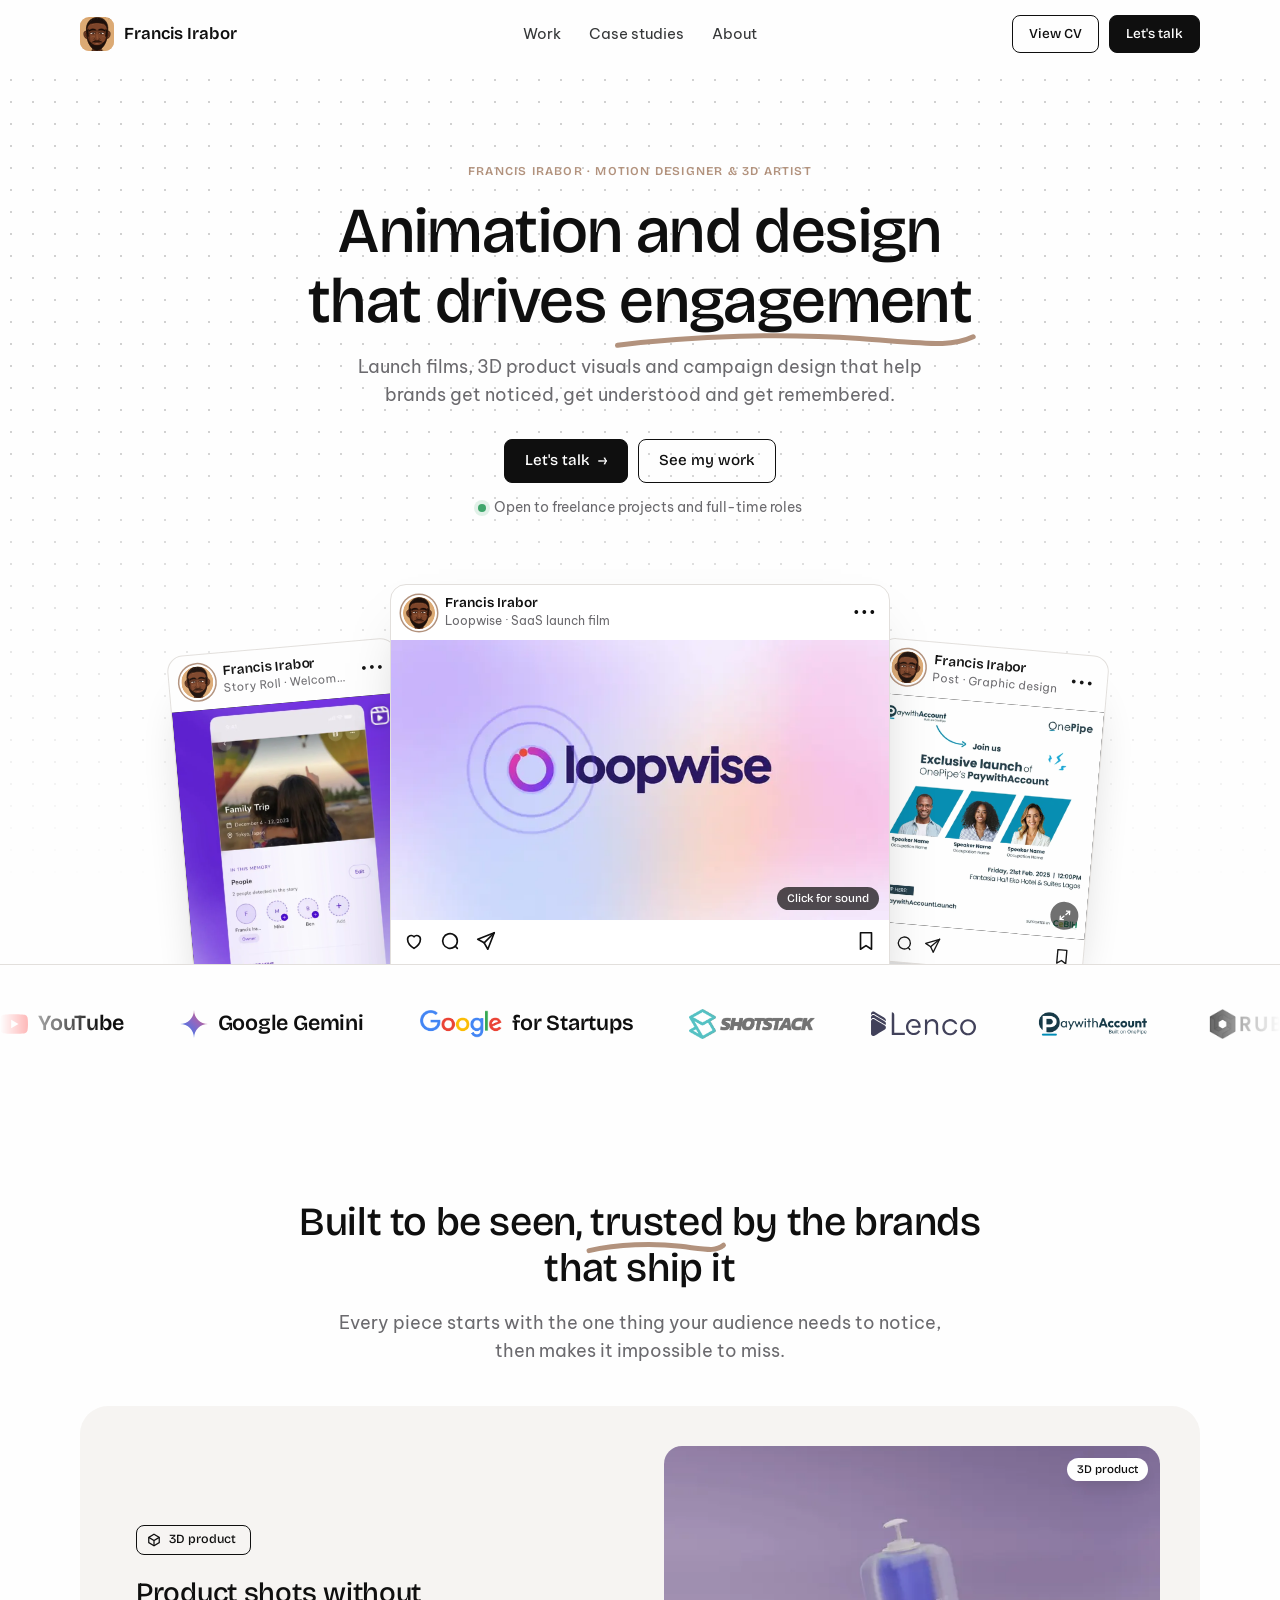
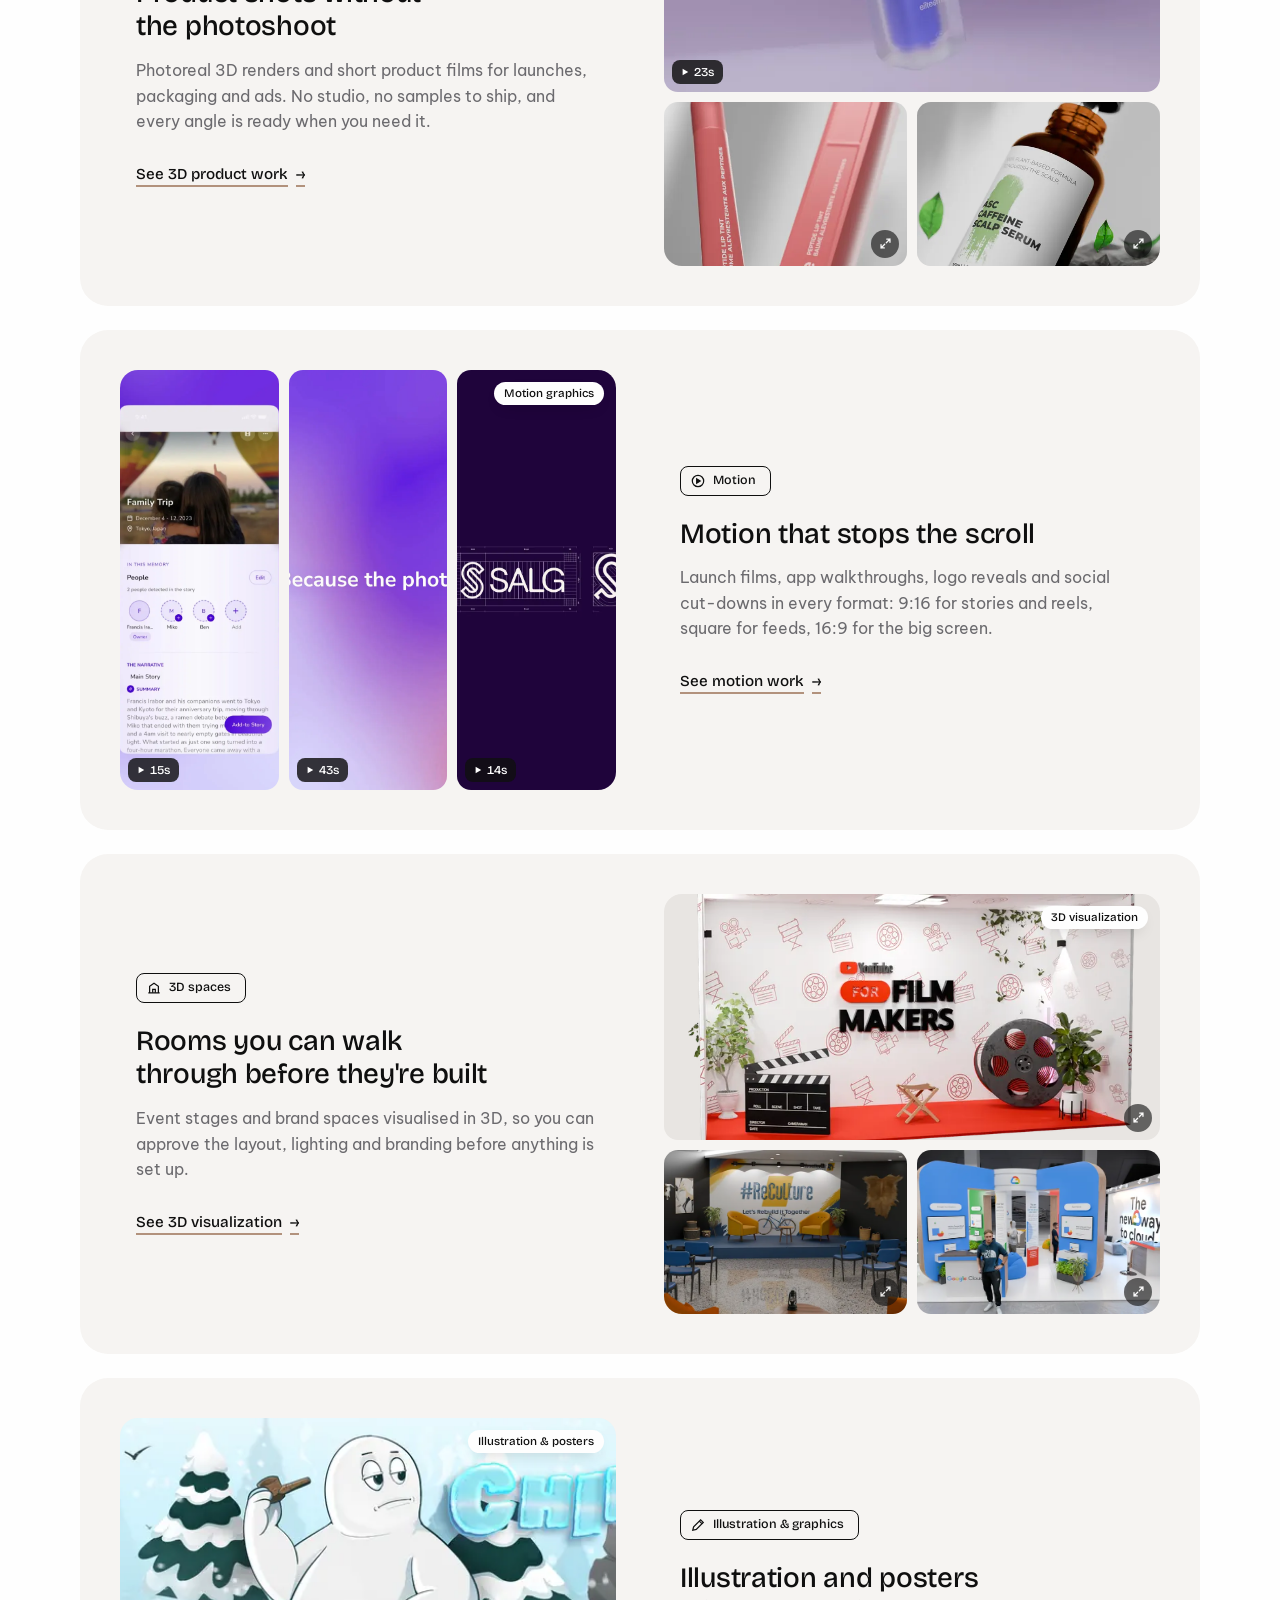
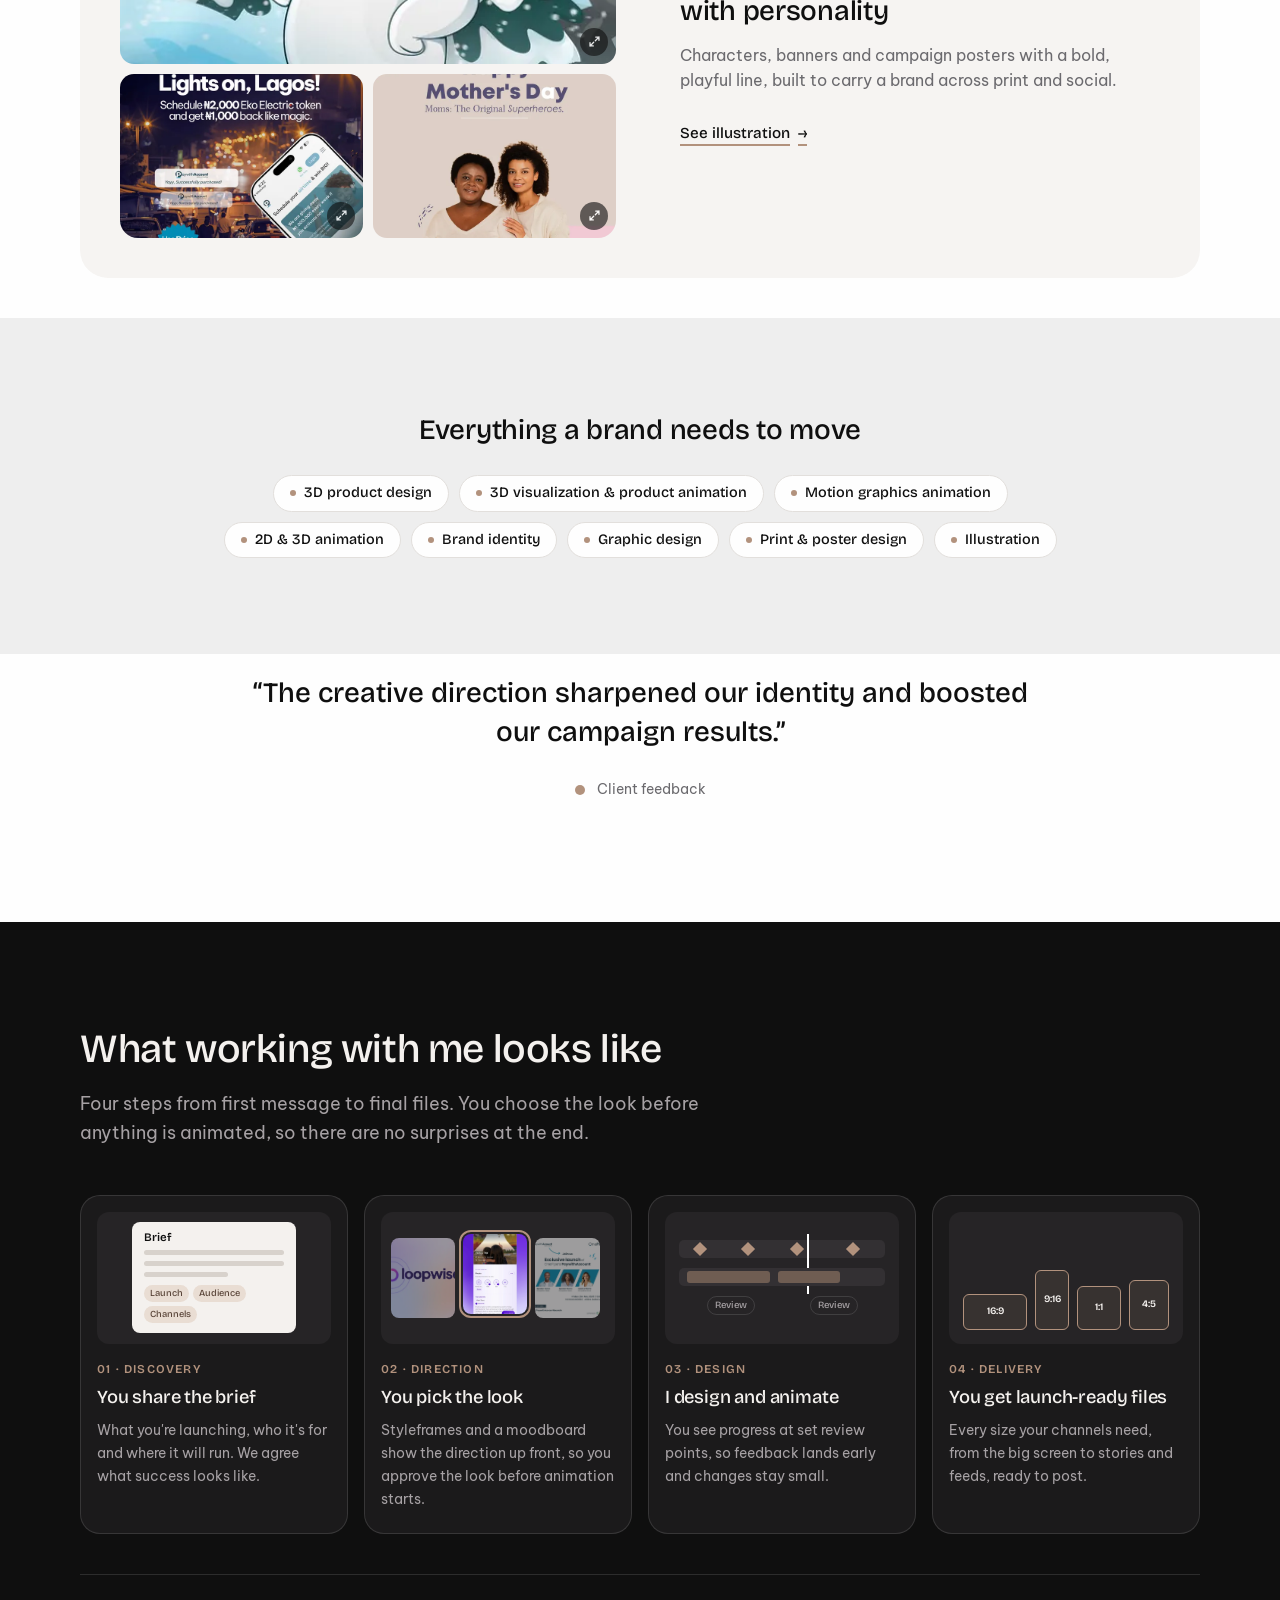
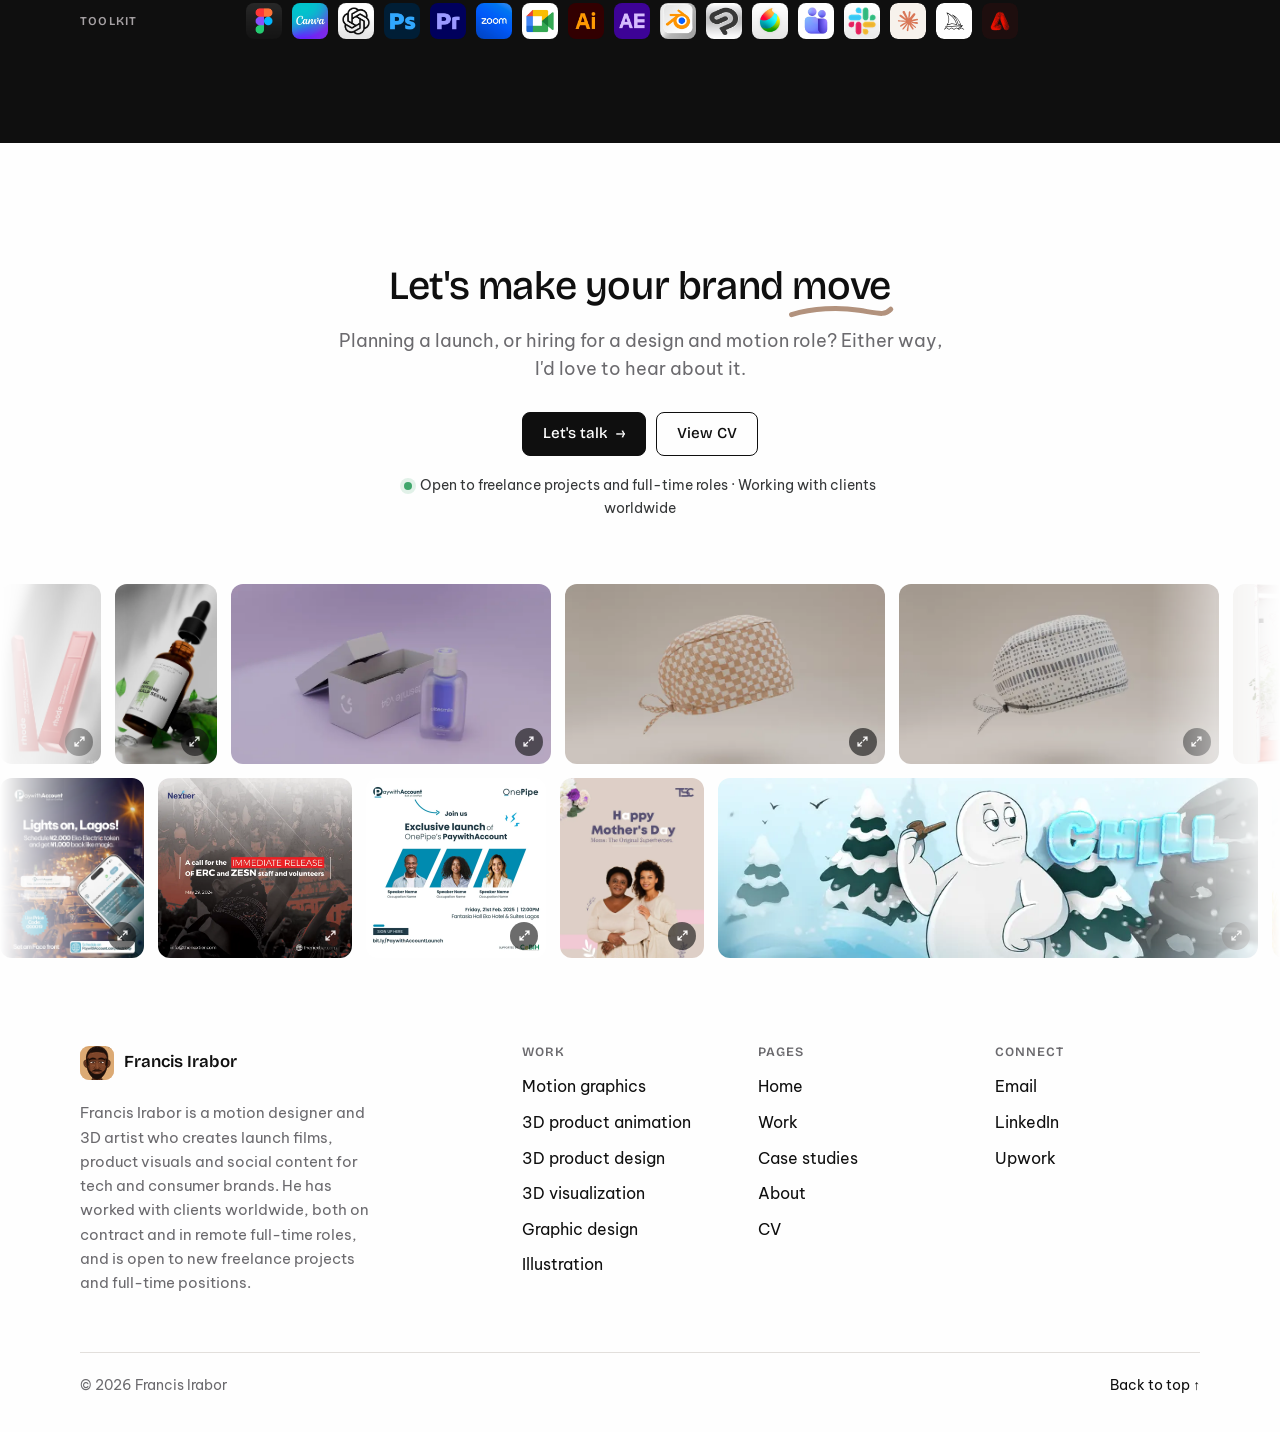
==== commit 9ec63314: "Say 'clients worldwide' instead of listing countries; share image without the country line Co-Author" ====
--- a/v2/index.html
+++ b/v2/index.html
@@ -4,7 +4,7 @@
 <meta charset="utf-8">
 <meta name="viewport" content="width=device-width, initial-scale=1, viewport-fit=cover">
 <title>Francis Irabor — Motion Designer & 3D Artist</title>
-<meta name="description" content="Francis Irabor is a motion designer and 3D artist who creates launch films, product visuals and social content for tech and consumer brands. He has worked with clients in the US, UK, Canada and Australia, both on contract and in remote full-time roles, and is open to new freelance projects and full-time positions.">
+<meta name="description" content="Francis Irabor is a motion designer and 3D artist who creates launch films, product visuals and social content for tech and consumer brands. He has worked with clients worldwide, both on contract and in remote full-time roles, and is open to new freelance projects and full-time positions.">
 <meta name="robots" content="index, follow, max-image-preview:large">
 <meta name="author" content="Francis Irabor">
 <meta name="theme-color" content="#fefefe">
@@ -17,17 +17,17 @@
 <meta property="og:site_name" content="Francis Irabor">
 <meta property="og:url" content="https://francisirabor.com/">
 <meta property="og:title" content="Francis Irabor — Motion Designer & 3D Artist">
-<meta property="og:description" content="Francis Irabor is a motion designer and 3D artist who creates launch films, product visuals and social content for tech and consumer brands. He has worked with clients in the US, UK, Canada and Australia, both on contract and in remote full-time roles, and is open to new freelance projects and full-time positions.">
-<meta property="og:image" content="https://francisirabor.com/assets/media/og-francis-irabor-photo.jpg">
+<meta property="og:description" content="Francis Irabor is a motion designer and 3D artist who creates launch films, product visuals and social content for tech and consumer brands. He has worked with clients worldwide, both on contract and in remote full-time roles, and is open to new freelance projects and full-time positions.">
+<meta property="og:image" content="https://francisirabor.com/assets/media/og-francis-irabor-share.jpg">
 <meta property="og:image:width" content="1200">
 <meta property="og:image:height" content="630">
 <meta property="og:image:alt" content="Francis Irabor, motion designer and 3D artist">
 <meta name="twitter:card" content="summary_large_image">
 <meta name="twitter:title" content="Francis Irabor — Motion Designer & 3D Artist">
-<meta name="twitter:description" content="Francis Irabor is a motion designer and 3D artist who creates launch films, product visuals and social content for tech and consumer brands. He has worked with clients in the US, UK, Canada and Australia, both on contract and in remote full-time roles, and is open to new freelance projects and full-time positions.">
-<meta name="twitter:image" content="https://francisirabor.com/assets/media/og-francis-irabor-photo.jpg">
-<script type="application/ld+json">{"@context": "https://schema.org", "@type": "Person", "name": "Francis Irabor", "jobTitle": "Motion Designer & 3D Artist", "url": "https://francisirabor.com/", "email": "mailto:iraborfrancis321@gmail.com", "description": "Francis Irabor is a motion designer and 3D artist who creates launch films, product visuals and social content for tech and consumer brands. He has worked with clients in the US, UK, Canada and Australia, both on contract and in remote full-time roles, and is open to new freelance projects and full-time positions.", "knowsAbout": ["Motion graphics", "2D and 3D animation", "3D product design", "3D product animation", "3D visualization", "Brand identity", "Graphic design", "Illustration", "Launch videos", "Social media content"], "image": "https://francisirabor.com/assets/media/francis-headshot.jpg", "address": {"@type": "PostalAddress", "addressLocality": "Lagos", "addressCountry": "NG"}, "worksFor": {"@type": "Organization", "name": "Ruffbox Studio"}, "sameAs": ["https://www.linkedin.com/in/francis-irabor/", "https://www.upwork.com/freelancers/~016a7653f43e068393"], "seeks": {"@type": "Demand", "description": "Freelance projects and full-time design or motion roles, remote"}}</script>
-<script type="application/ld+json">{"@context": "https://schema.org", "@type": "WebSite", "name": "Francis Irabor", "url": "https://francisirabor.com/", "description": "Francis Irabor is a motion designer and 3D artist who creates launch films, product visuals and social content for tech and consumer brands. He has worked with clients in the US, UK, Canada and Australia, both on contract and in remote full-time roles, and is open to new freelance projects and full-time positions.", "author": {"@type": "Person", "name": "Francis Irabor"}}</script>
+<meta name="twitter:description" content="Francis Irabor is a motion designer and 3D artist who creates launch films, product visuals and social content for tech and consumer brands. He has worked with clients worldwide, both on contract and in remote full-time roles, and is open to new freelance projects and full-time positions.">
+<meta name="twitter:image" content="https://francisirabor.com/assets/media/og-francis-irabor-share.jpg">
+<script type="application/ld+json">{"@context": "https://schema.org", "@type": "Person", "name": "Francis Irabor", "jobTitle": "Motion Designer & 3D Artist", "url": "https://francisirabor.com/", "email": "mailto:iraborfrancis321@gmail.com", "description": "Francis Irabor is a motion designer and 3D artist who creates launch films, product visuals and social content for tech and consumer brands. He has worked with clients worldwide, both on contract and in remote full-time roles, and is open to new freelance projects and full-time positions.", "knowsAbout": ["Motion graphics", "2D and 3D animation", "3D product design", "3D product animation", "3D visualization", "Brand identity", "Graphic design", "Illustration", "Launch videos", "Social media content"], "image": "https://francisirabor.com/assets/media/francis-headshot.jpg", "address": {"@type": "PostalAddress", "addressLocality": "Lagos", "addressCountry": "NG"}, "worksFor": {"@type": "Organization", "name": "Ruffbox Studio"}, "sameAs": ["https://www.linkedin.com/in/francis-irabor/", "https://www.upwork.com/freelancers/~016a7653f43e068393"], "seeks": {"@type": "Demand", "description": "Freelance projects and full-time design or motion roles, remote"}}</script>
+<script type="application/ld+json">{"@context": "https://schema.org", "@type": "WebSite", "name": "Francis Irabor", "url": "https://francisirabor.com/", "description": "Francis Irabor is a motion designer and 3D artist who creates launch films, product visuals and social content for tech and consumer brands. He has worked with clients worldwide, both on contract and in remote full-time roles, and is open to new freelance projects and full-time positions.", "author": {"@type": "Person", "name": "Francis Irabor"}}</script>
 <link rel="preconnect" href="https://fonts.googleapis.com">
 <link rel="preconnect" href="https://fonts.gstatic.com" crossorigin>
 <link rel="stylesheet" href="https://fonts.googleapis.com/css2?family=Bricolage+Grotesque:opsz,wght@12..96,400..700&family=Be+Vietnam+Pro:wght@400;500;600&display=swap">
@@ -205,7 +205,7 @@
         <a class="btn btn-dark" href="mailto:iraborfrancis321@gmail.com?subject=Let%27s%20talk">Let's talk <span class="arr" aria-hidden="true">→</span></a>
         <a class="btn btn-line" href="https://drive.google.com/file/d/1MCZyHFvBbrgrsSab9WM0OUqfxMLtDZ3q/view?usp=drivesdk" target="_blank" rel="noopener">View CV</a>
       </div>
-      <p class="avail"><span class="dot" aria-hidden="true"></span>Open to freelance projects and full-time roles · Clients across the US, UK, Canada and Australia</p>
+      <p class="avail"><span class="dot" aria-hidden="true"></span>Open to freelance projects and full-time roles · Working with clients worldwide</p>
     </div>
     <div class="wall" id="wall"></div>
   </section>
@@ -216,7 +216,7 @@
     <div class="foot-grid">
       <div>
         <a class="logo" href="index.html"><span class="logo-mark" aria-hidden="true"><img src="../assets/media/francis-mark.svg" alt="" width="34" height="34"></span>Francis Irabor</a>
-        <p class="blurb">Francis Irabor is a motion designer and 3D artist who creates launch films, product visuals and social content for tech and consumer brands. He has worked with clients in the US, UK, Canada and Australia, both on contract and in remote full-time roles, and is open to new freelance projects and full-time positions.</p>
+        <p class="blurb">Francis Irabor is a motion designer and 3D artist who creates launch films, product visuals and social content for tech and consumer brands. He has worked with clients worldwide, both on contract and in remote full-time roles, and is open to new freelance projects and full-time positions.</p>
       </div>
       <div><h4>Work</h4><ul><li><a href="work.html#motion-graphics">Motion graphics</a></li><li><a href="work.html#3d-product-animation">3D product animation</a></li><li><a href="work.html#3d-product-design">3D product design</a></li><li><a href="work.html#3d-visualization">3D visualization</a></li><li><a href="work.html#graphics-design">Graphic design</a></li><li><a href="work.html#illustration">Illustration</a></li></ul></div>
       <div><h4>Pages</h4><ul><li><a href="index.html">Home</a></li><li><a href="work.html">Work</a></li><li><a href="case-studies.html">Case studies</a></li><li><a href="about.html">About</a></li><li><a href="https://drive.google.com/file/d/1MCZyHFvBbrgrsSab9WM0OUqfxMLtDZ3q/view?usp=drivesdk" target="_blank" rel="noopener">CV</a></li></ul></div>
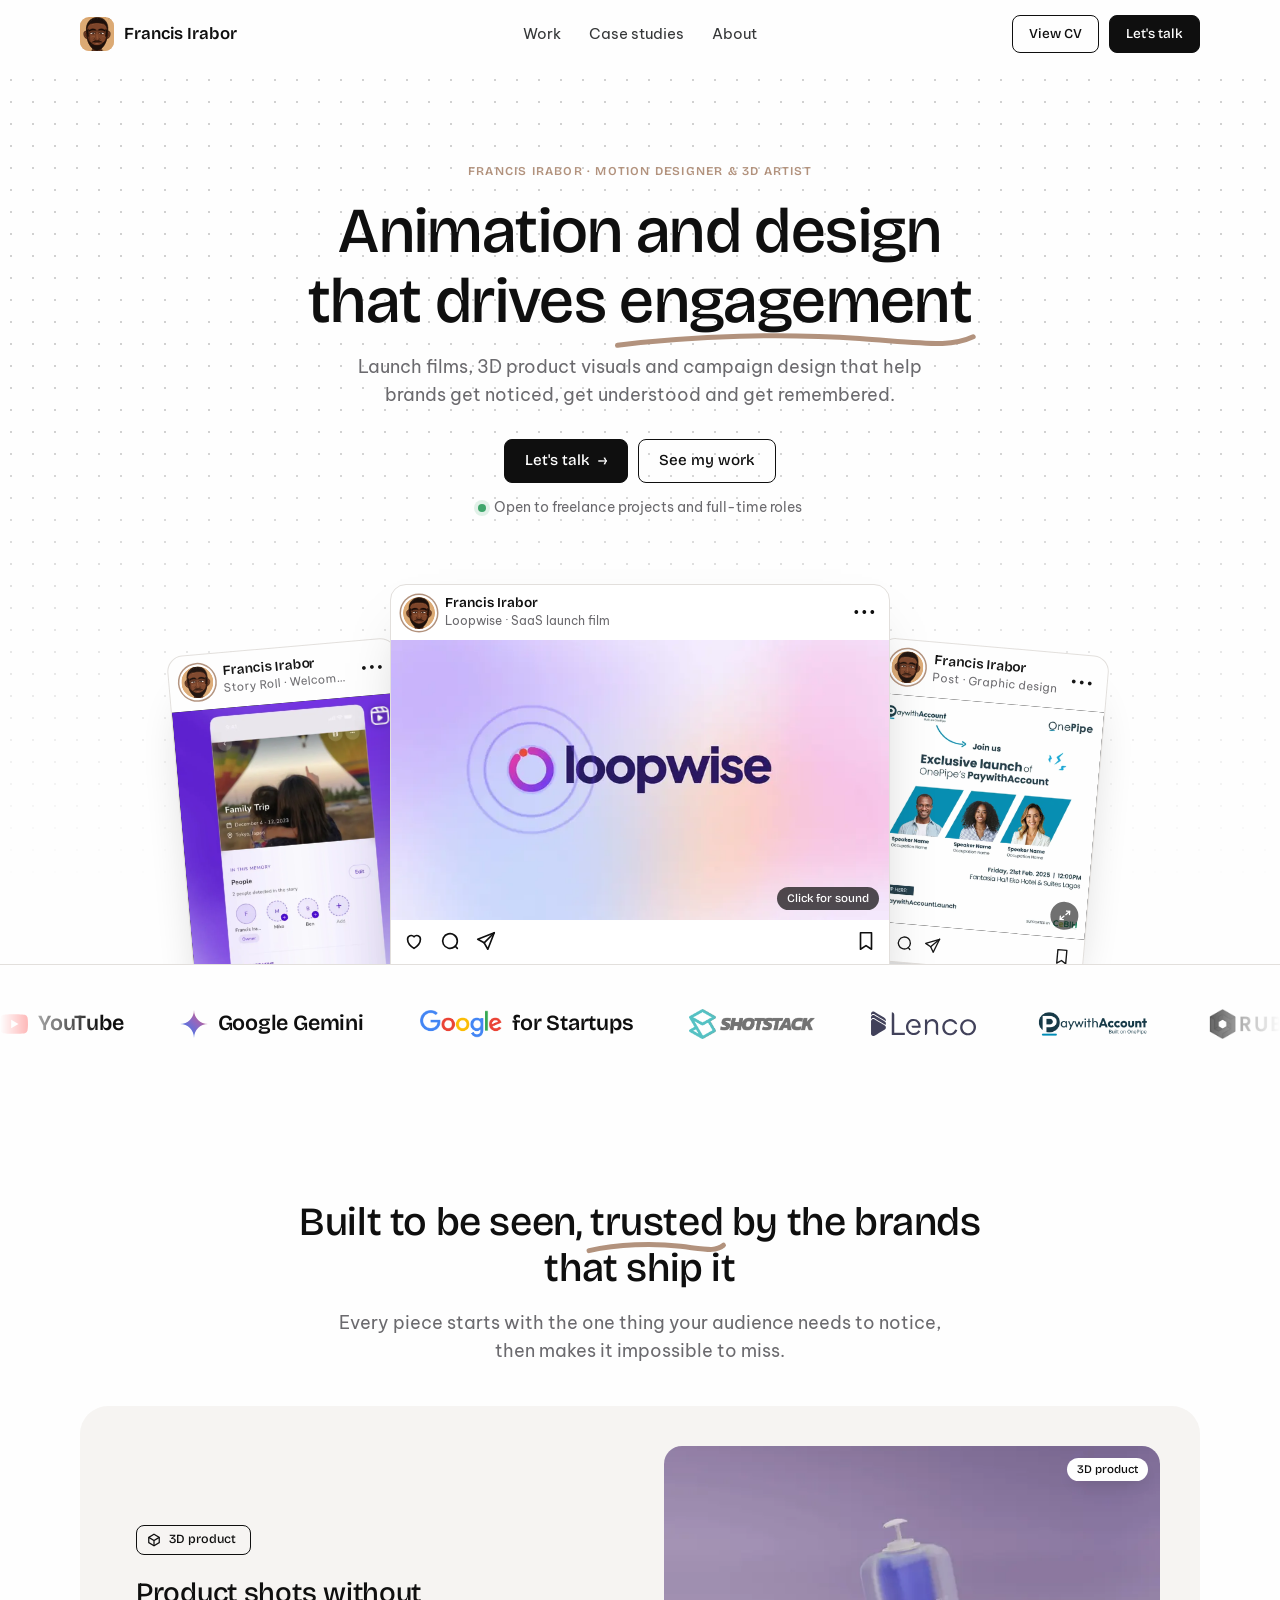
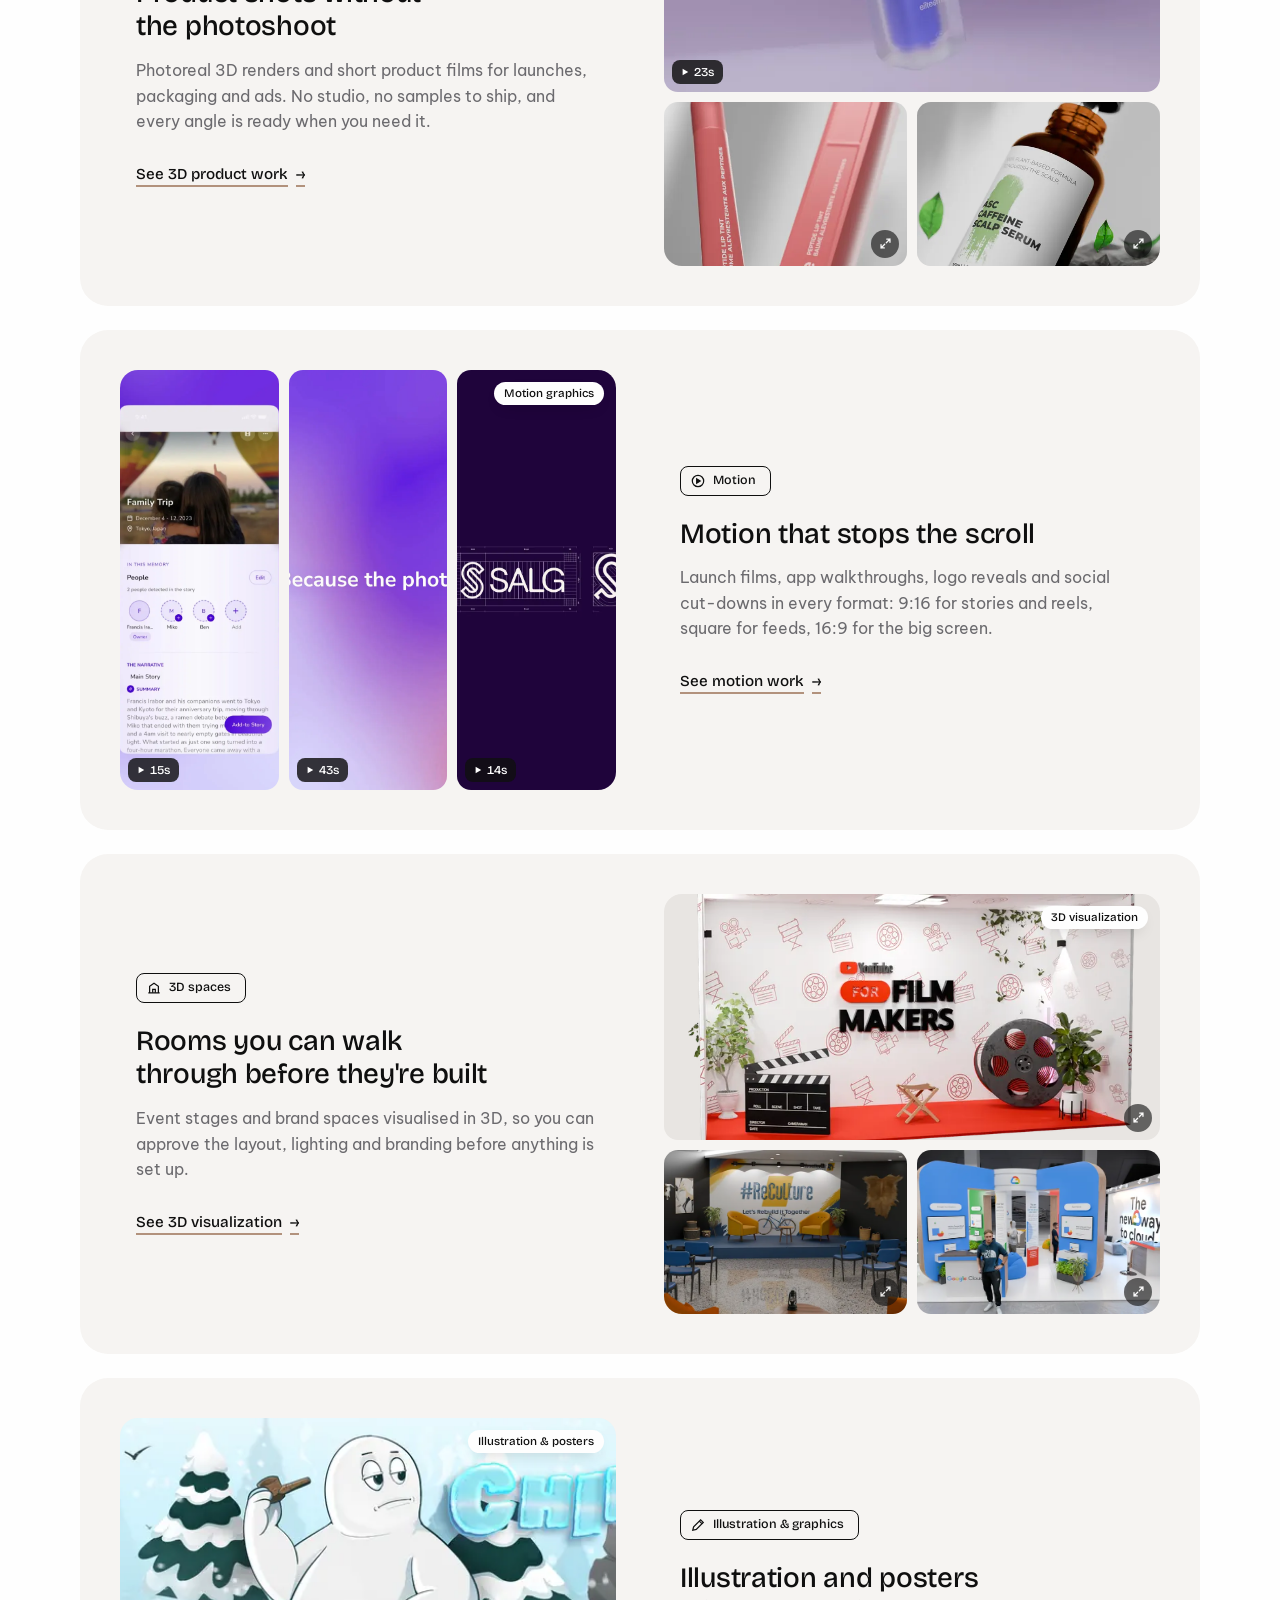
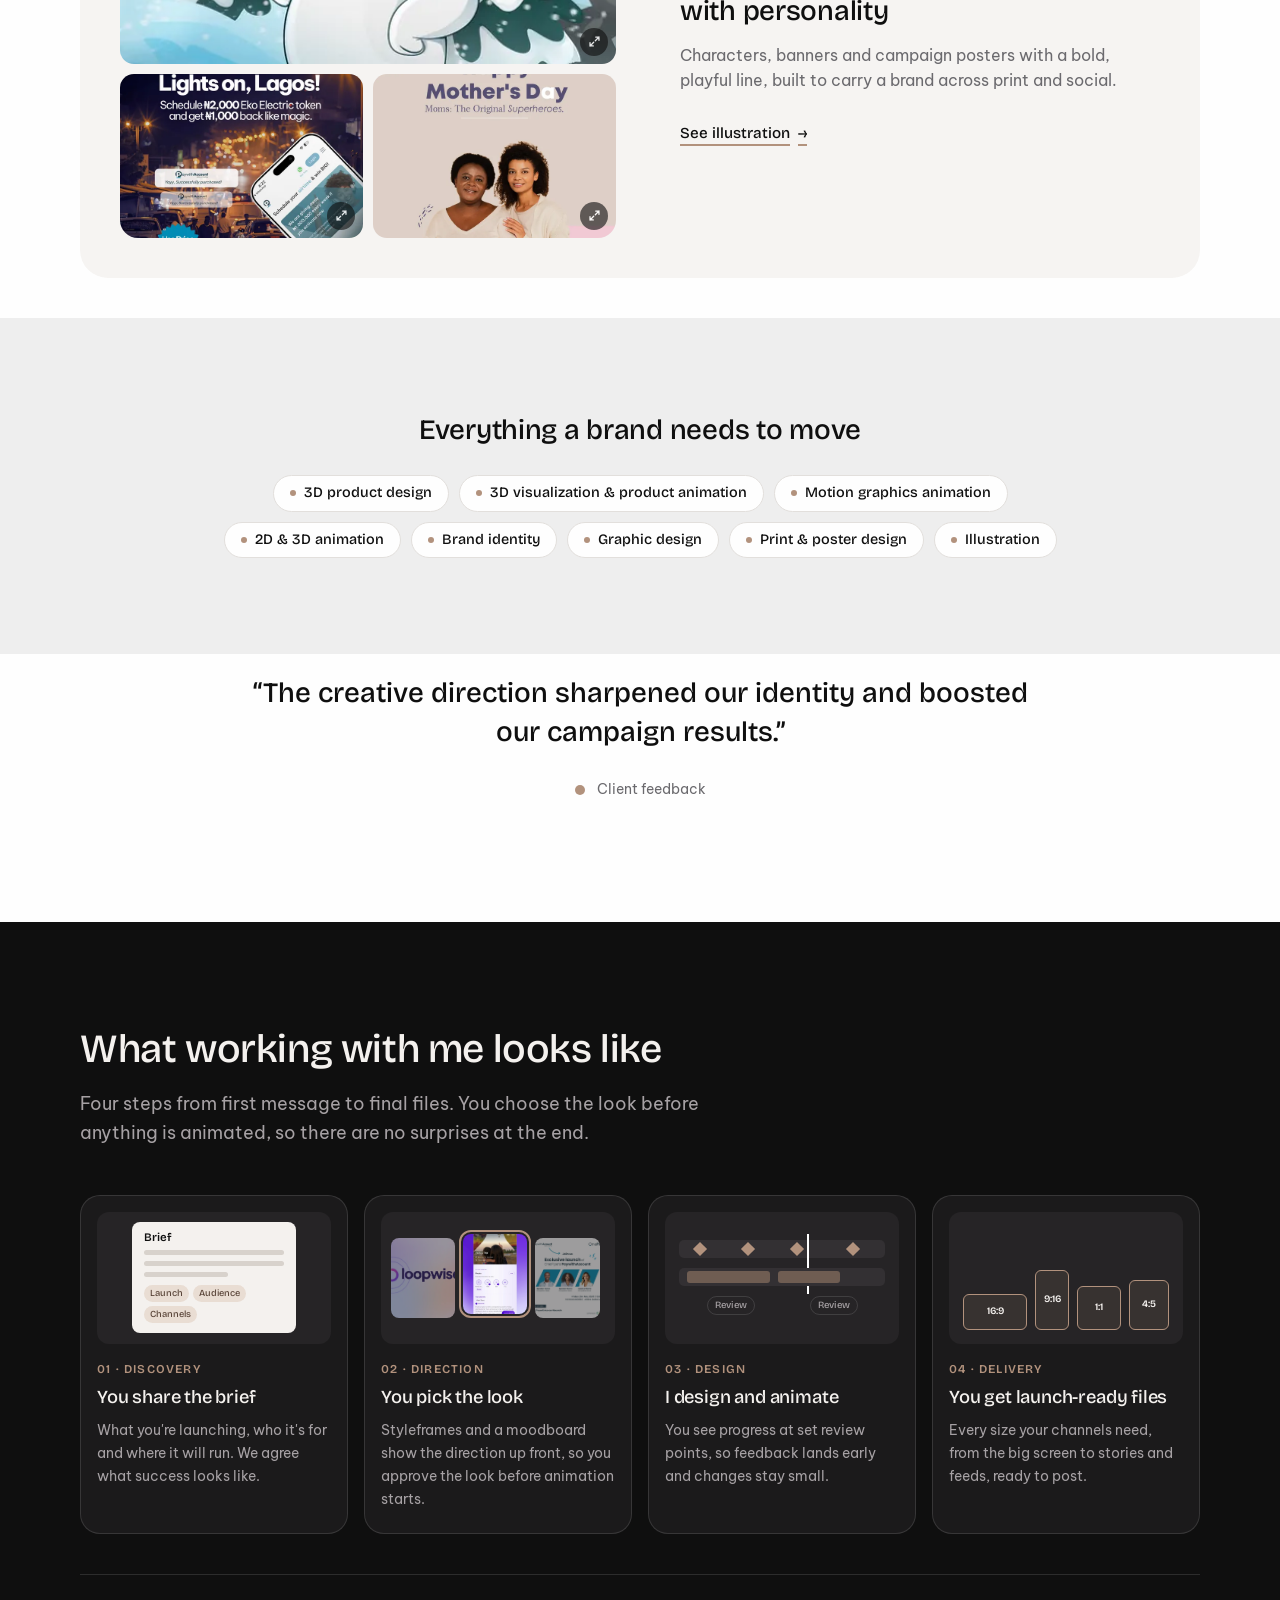
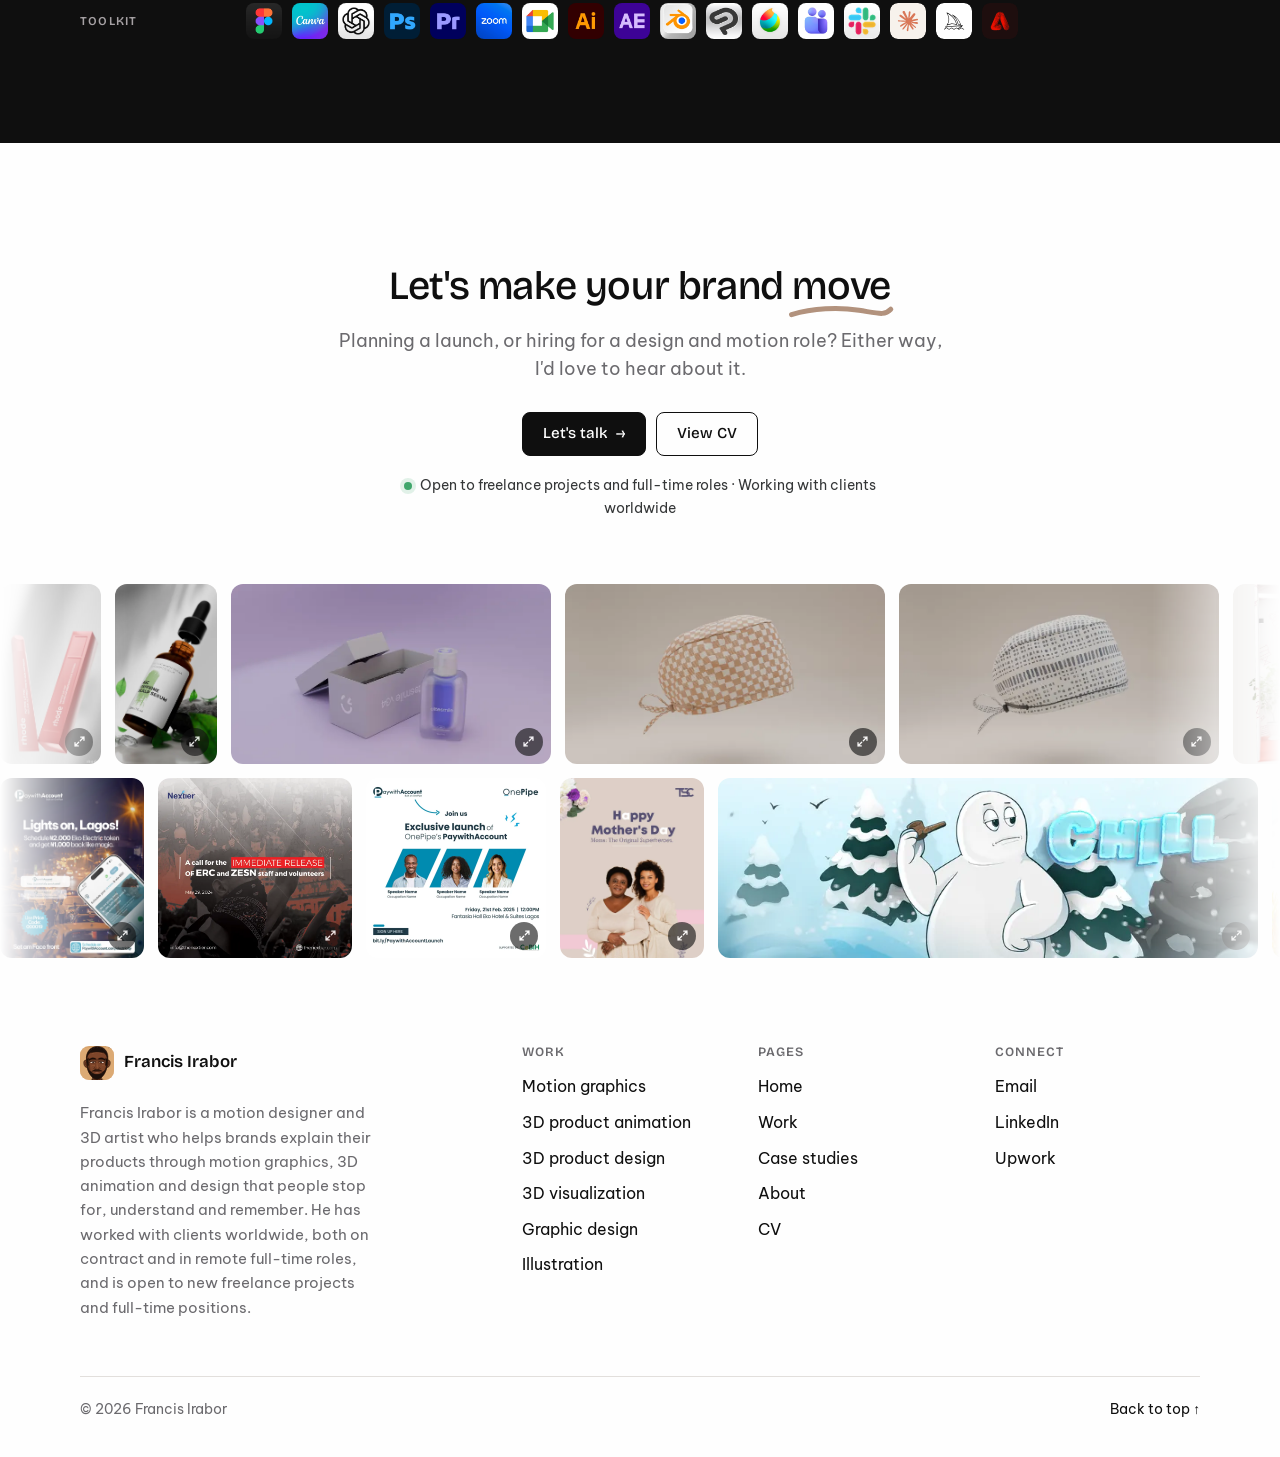
==== commit 978f87cb: "Client-centred About copy; share preview focuses on motion graphics Co-Authored-By: Claude Opus 5.5 " ====
--- a/v2/index.html
+++ b/v2/index.html
@@ -4,7 +4,7 @@
 <meta charset="utf-8">
 <meta name="viewport" content="width=device-width, initial-scale=1, viewport-fit=cover">
 <title>Francis Irabor — Motion Designer & 3D Artist</title>
-<meta name="description" content="Francis Irabor is a motion designer and 3D artist who creates launch films, product visuals and social content for tech and consumer brands. He has worked with clients worldwide, both on contract and in remote full-time roles, and is open to new freelance projects and full-time positions.">
+<meta name="description" content="Francis Irabor is a motion designer and 3D artist who helps brands explain their products through motion graphics, 3D animation and design that people stop for, understand and remember. He has worked with clients worldwide, both on contract and in remote full-time roles, and is open to new freelance projects and full-time positions.">
 <meta name="robots" content="index, follow, max-image-preview:large">
 <meta name="author" content="Francis Irabor">
 <meta name="theme-color" content="#fefefe">
@@ -17,17 +17,17 @@
 <meta property="og:site_name" content="Francis Irabor">
 <meta property="og:url" content="https://francisirabor.com/">
 <meta property="og:title" content="Francis Irabor — Motion Designer & 3D Artist">
-<meta property="og:description" content="Francis Irabor is a motion designer and 3D artist who creates launch films, product visuals and social content for tech and consumer brands. He has worked with clients worldwide, both on contract and in remote full-time roles, and is open to new freelance projects and full-time positions.">
-<meta property="og:image" content="https://francisirabor.com/assets/media/og-francis-irabor-share.jpg">
+<meta property="og:description" content="Francis Irabor is a motion designer and 3D artist who helps brands explain their products through motion graphics, 3D animation and design that people stop for, understand and remember. He has worked with clients worldwide, both on contract and in remote full-time roles, and is open to new freelance projects and full-time positions.">
+<meta property="og:image" content="https://francisirabor.com/assets/media/og-francis-irabor-card.jpg">
 <meta property="og:image:width" content="1200">
 <meta property="og:image:height" content="630">
 <meta property="og:image:alt" content="Francis Irabor, motion designer and 3D artist">
 <meta name="twitter:card" content="summary_large_image">
 <meta name="twitter:title" content="Francis Irabor — Motion Designer & 3D Artist">
-<meta name="twitter:description" content="Francis Irabor is a motion designer and 3D artist who creates launch films, product visuals and social content for tech and consumer brands. He has worked with clients worldwide, both on contract and in remote full-time roles, and is open to new freelance projects and full-time positions.">
-<meta name="twitter:image" content="https://francisirabor.com/assets/media/og-francis-irabor-share.jpg">
-<script type="application/ld+json">{"@context": "https://schema.org", "@type": "Person", "name": "Francis Irabor", "jobTitle": "Motion Designer & 3D Artist", "url": "https://francisirabor.com/", "email": "mailto:iraborfrancis321@gmail.com", "description": "Francis Irabor is a motion designer and 3D artist who creates launch films, product visuals and social content for tech and consumer brands. He has worked with clients worldwide, both on contract and in remote full-time roles, and is open to new freelance projects and full-time positions.", "knowsAbout": ["Motion graphics", "2D and 3D animation", "3D product design", "3D product animation", "3D visualization", "Brand identity", "Graphic design", "Illustration", "Launch videos", "Social media content"], "image": "https://francisirabor.com/assets/media/francis-headshot.jpg", "address": {"@type": "PostalAddress", "addressLocality": "Lagos", "addressCountry": "NG"}, "worksFor": {"@type": "Organization", "name": "Ruffbox Studio"}, "sameAs": ["https://www.linkedin.com/in/francis-irabor/", "https://www.upwork.com/freelancers/~016a7653f43e068393"], "seeks": {"@type": "Demand", "description": "Freelance projects and full-time design or motion roles, remote"}}</script>
-<script type="application/ld+json">{"@context": "https://schema.org", "@type": "WebSite", "name": "Francis Irabor", "url": "https://francisirabor.com/", "description": "Francis Irabor is a motion designer and 3D artist who creates launch films, product visuals and social content for tech and consumer brands. He has worked with clients worldwide, both on contract and in remote full-time roles, and is open to new freelance projects and full-time positions.", "author": {"@type": "Person", "name": "Francis Irabor"}}</script>
+<meta name="twitter:description" content="Francis Irabor is a motion designer and 3D artist who helps brands explain their products through motion graphics, 3D animation and design that people stop for, understand and remember. He has worked with clients worldwide, both on contract and in remote full-time roles, and is open to new freelance projects and full-time positions.">
+<meta name="twitter:image" content="https://francisirabor.com/assets/media/og-francis-irabor-card.jpg">
+<script type="application/ld+json">{"@context": "https://schema.org", "@type": "Person", "name": "Francis Irabor", "jobTitle": "Motion Designer & 3D Artist", "url": "https://francisirabor.com/", "email": "mailto:iraborfrancis321@gmail.com", "description": "Francis Irabor is a motion designer and 3D artist who helps brands explain their products through motion graphics, 3D animation and design that people stop for, understand and remember. He has worked with clients worldwide, both on contract and in remote full-time roles, and is open to new freelance projects and full-time positions.", "knowsAbout": ["Motion graphics", "2D and 3D animation", "3D product design", "3D product animation", "3D visualization", "Brand identity", "Graphic design", "Illustration", "Launch videos", "Social media content"], "image": "https://francisirabor.com/assets/media/francis-headshot.jpg", "address": {"@type": "PostalAddress", "addressLocality": "Lagos", "addressCountry": "NG"}, "worksFor": {"@type": "Organization", "name": "Ruffbox Studio"}, "sameAs": ["https://www.linkedin.com/in/francis-irabor/", "https://www.upwork.com/freelancers/~016a7653f43e068393"], "seeks": {"@type": "Demand", "description": "Freelance projects and full-time design or motion roles, remote"}}</script>
+<script type="application/ld+json">{"@context": "https://schema.org", "@type": "WebSite", "name": "Francis Irabor", "url": "https://francisirabor.com/", "description": "Francis Irabor is a motion designer and 3D artist who helps brands explain their products through motion graphics, 3D animation and design that people stop for, understand and remember. He has worked with clients worldwide, both on contract and in remote full-time roles, and is open to new freelance projects and full-time positions.", "author": {"@type": "Person", "name": "Francis Irabor"}}</script>
 <link rel="preconnect" href="https://fonts.googleapis.com">
 <link rel="preconnect" href="https://fonts.gstatic.com" crossorigin>
 <link rel="stylesheet" href="https://fonts.googleapis.com/css2?family=Bricolage+Grotesque:opsz,wght@12..96,400..700&family=Be+Vietnam+Pro:wght@400;500;600&display=swap">
@@ -216,7 +216,7 @@
     <div class="foot-grid">
       <div>
         <a class="logo" href="index.html"><span class="logo-mark" aria-hidden="true"><img src="../assets/media/francis-mark.svg" alt="" width="34" height="34"></span>Francis Irabor</a>
-        <p class="blurb">Francis Irabor is a motion designer and 3D artist who creates launch films, product visuals and social content for tech and consumer brands. He has worked with clients worldwide, both on contract and in remote full-time roles, and is open to new freelance projects and full-time positions.</p>
+        <p class="blurb">Francis Irabor is a motion designer and 3D artist who helps brands explain their products through motion graphics, 3D animation and design that people stop for, understand and remember. He has worked with clients worldwide, both on contract and in remote full-time roles, and is open to new freelance projects and full-time positions.</p>
       </div>
       <div><h4>Work</h4><ul><li><a href="work.html#motion-graphics">Motion graphics</a></li><li><a href="work.html#3d-product-animation">3D product animation</a></li><li><a href="work.html#3d-product-design">3D product design</a></li><li><a href="work.html#3d-visualization">3D visualization</a></li><li><a href="work.html#graphics-design">Graphic design</a></li><li><a href="work.html#illustration">Illustration</a></li></ul></div>
       <div><h4>Pages</h4><ul><li><a href="index.html">Home</a></li><li><a href="work.html">Work</a></li><li><a href="case-studies.html">Case studies</a></li><li><a href="about.html">About</a></li><li><a href="https://drive.google.com/file/d/1MCZyHFvBbrgrsSab9WM0OUqfxMLtDZ3q/view?usp=drivesdk" target="_blank" rel="noopener">CV</a></li></ul></div>
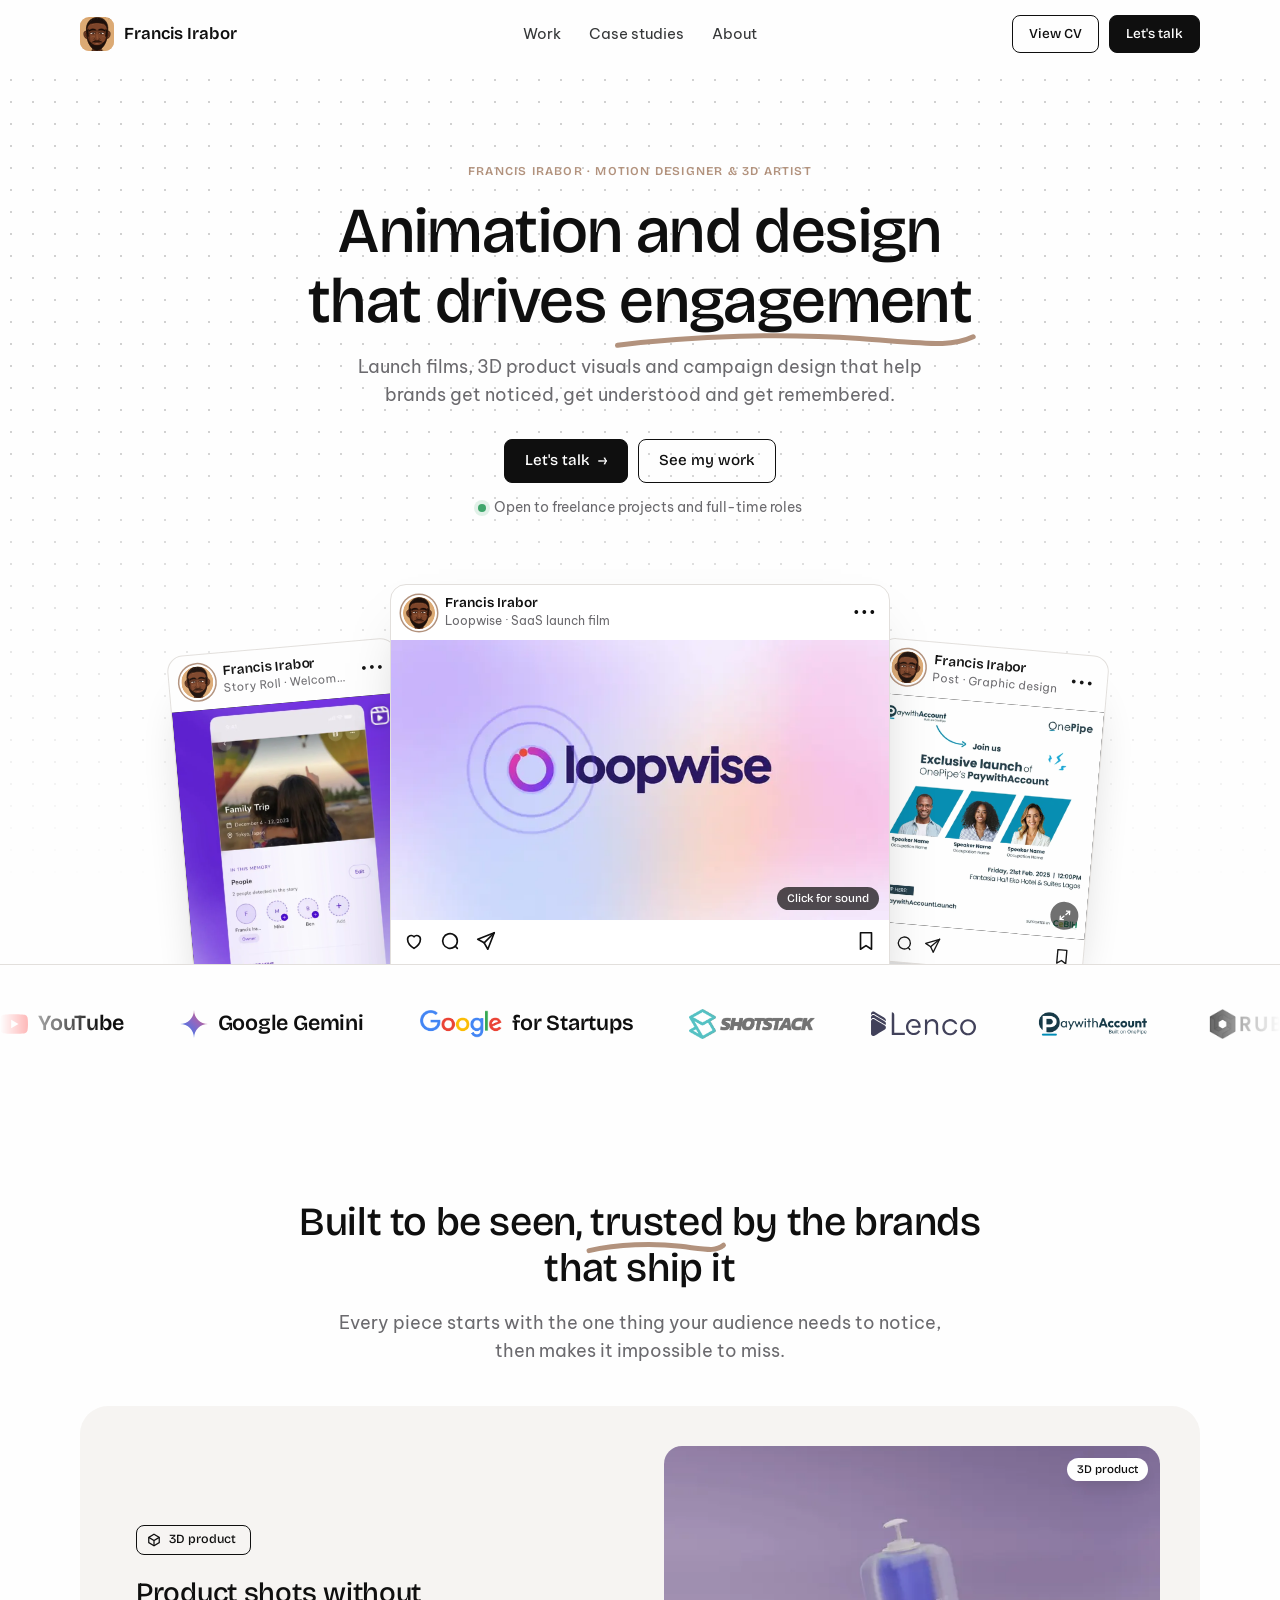
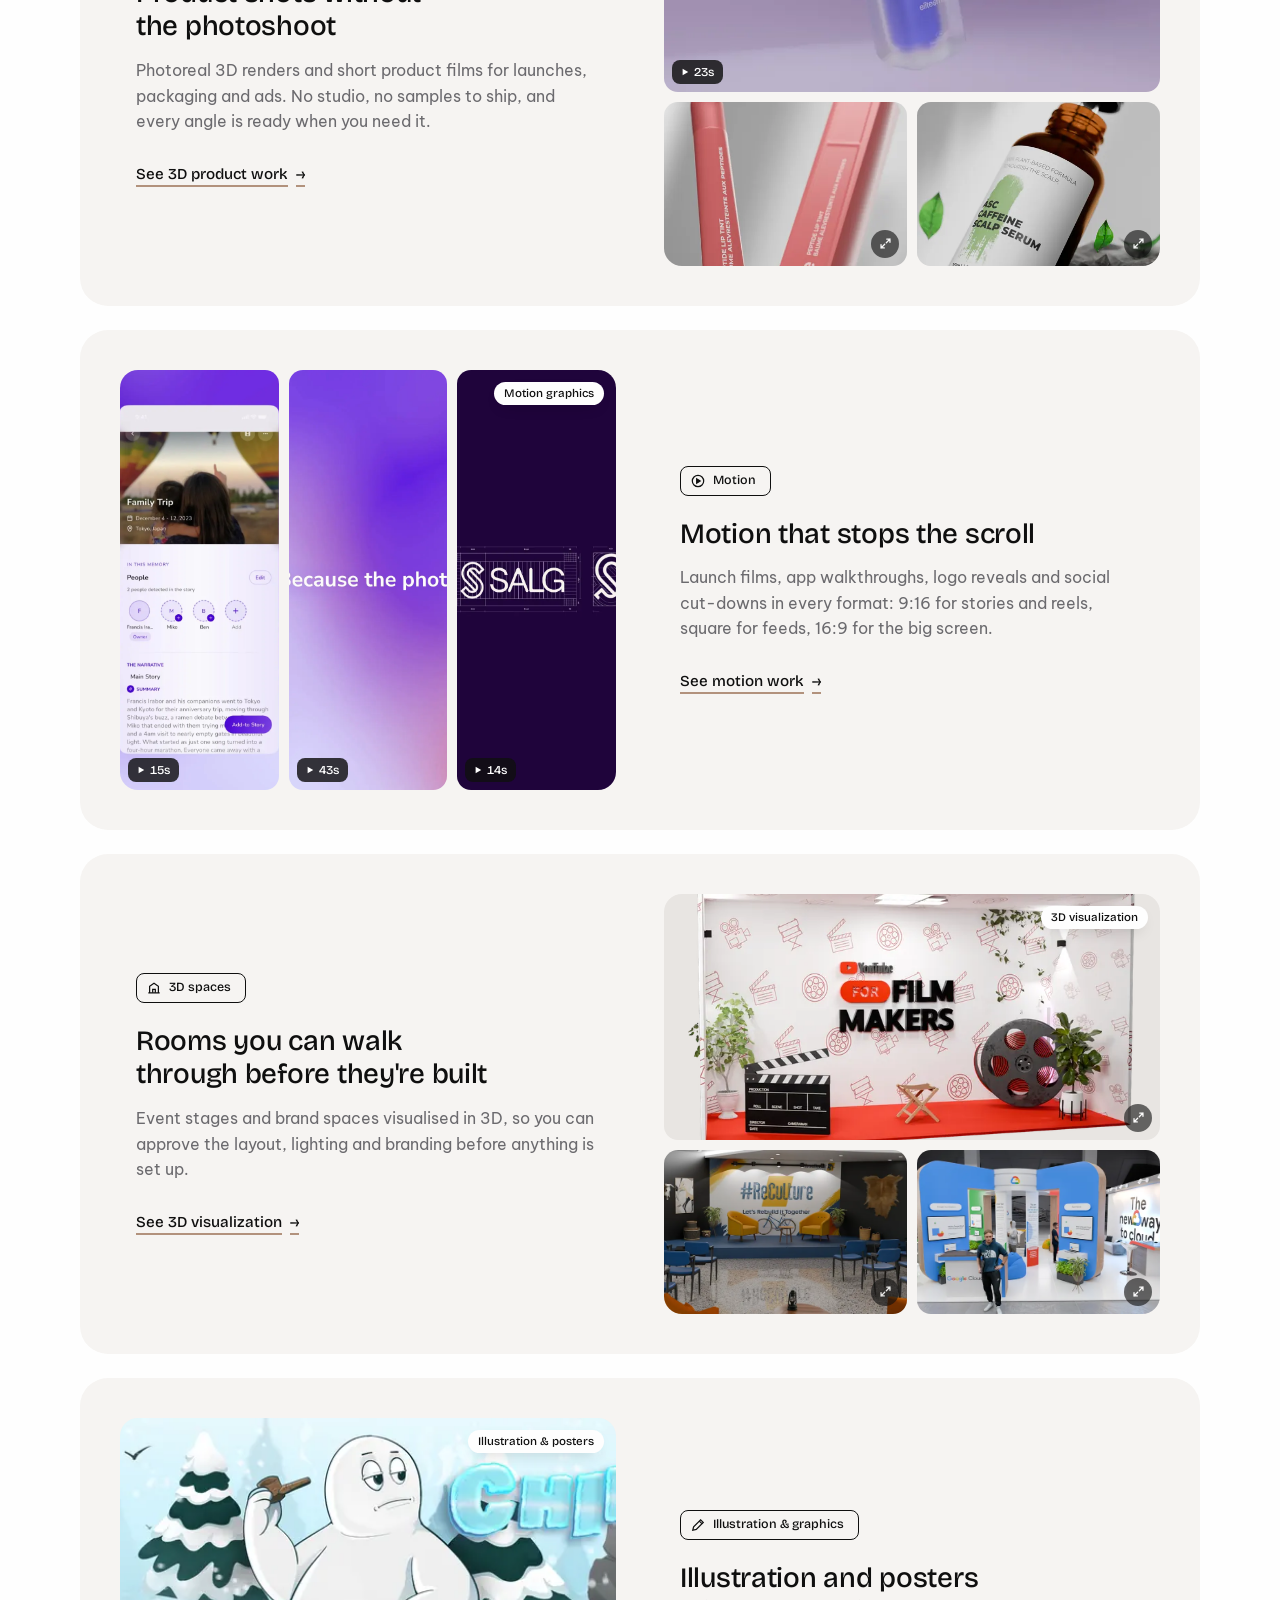
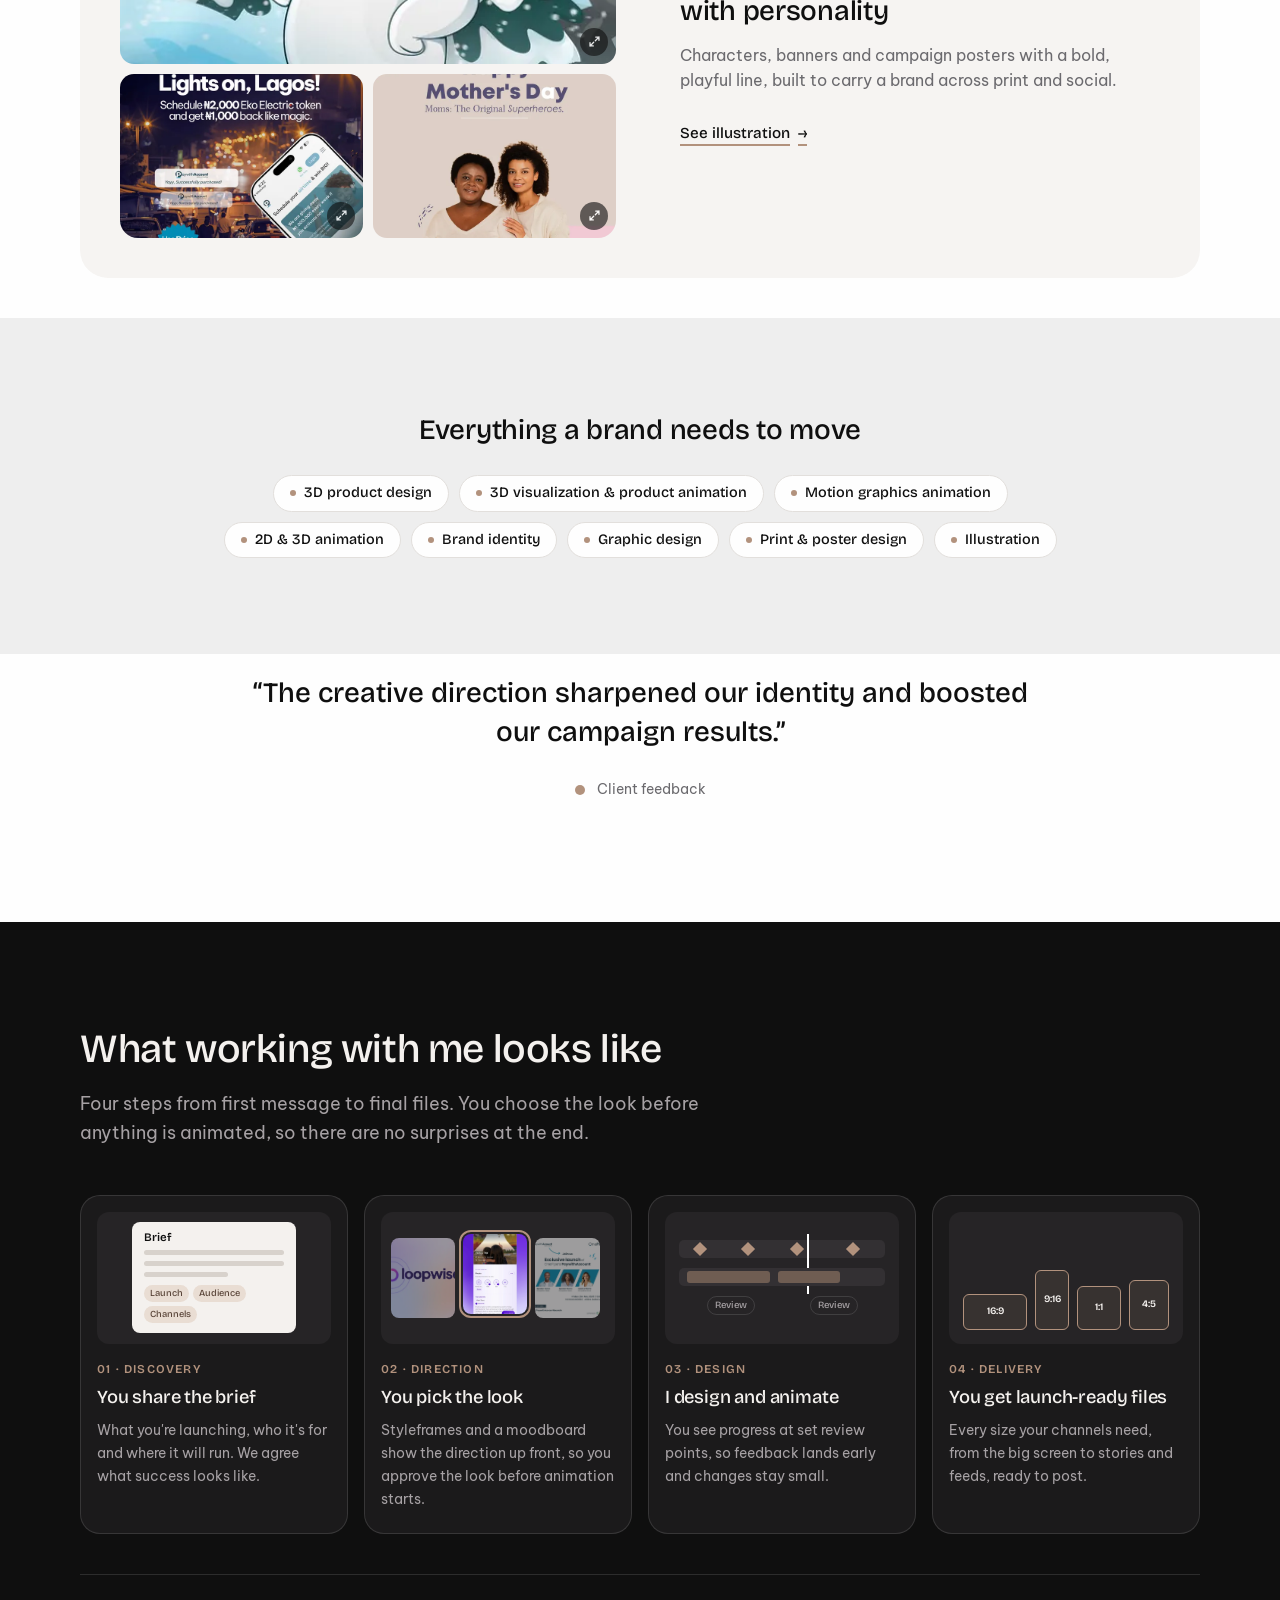
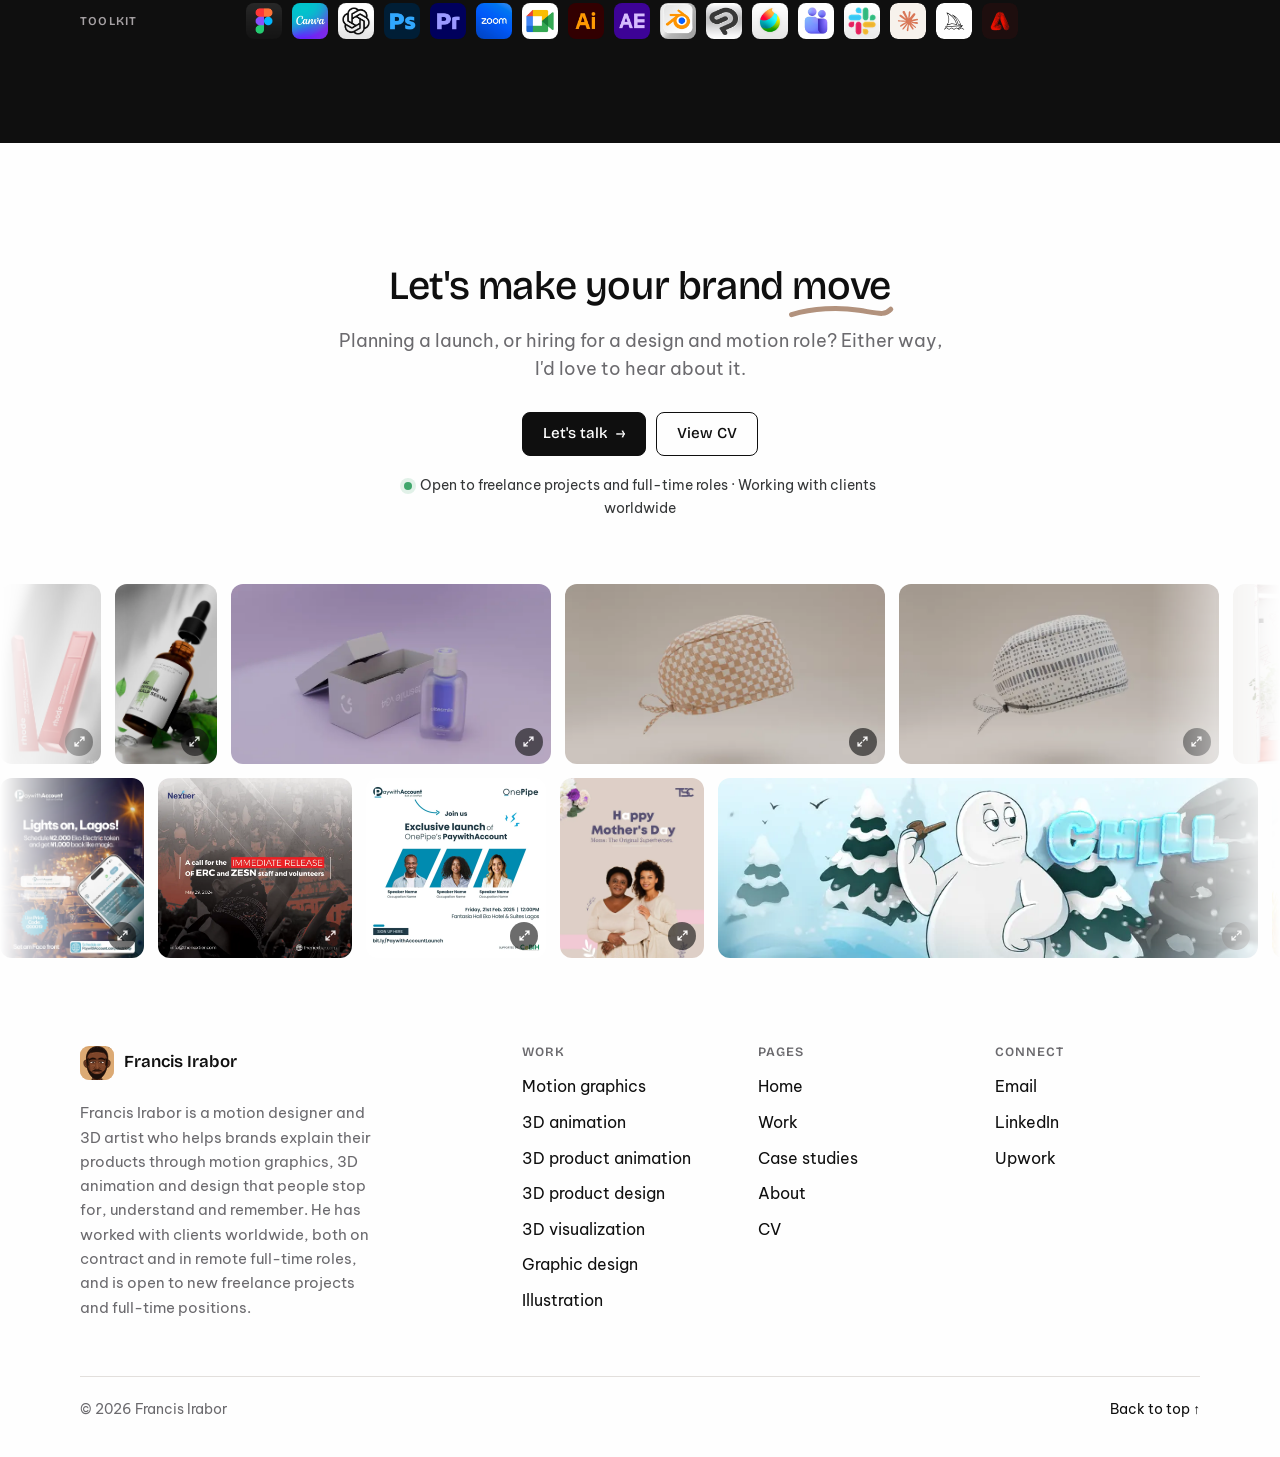
==== commit a50479dc: "Add Valli of Chaddos short film (new 3D Animation category + case study); show View CV on phones Co-" ====
--- a/v2/index.html
+++ b/v2/index.html
@@ -3,8 +3,8 @@
 <head>
 <meta charset="utf-8">
 <meta name="viewport" content="width=device-width, initial-scale=1, viewport-fit=cover">
-<title>Francis Irabor — Motion Designer & 3D Artist</title>
-<meta name="description" content="Francis Irabor is a motion designer and 3D artist who helps brands explain their products through motion graphics, 3D animation and design that people stop for, understand and remember. He has worked with clients worldwide, both on contract and in remote full-time roles, and is open to new freelance projects and full-time positions.">
+<title>Francis Irabor — Motion Graphics Designer & 3D Artist for Hire</title>
+<meta name="description" content="Hire Francis Irabor (Irabor Francis), a motion graphics designer and 3D artist. Product videos, SaaS launch films, app onboarding animations, 3D product animation and brand design for clients worldwide. Available for freelance projects and full-time remote roles.">
 <meta name="robots" content="index, follow, max-image-preview:large">
 <meta name="author" content="Francis Irabor">
 <meta name="theme-color" content="#fefefe">
@@ -16,17 +16,17 @@
 <meta property="og:type" content="profile">
 <meta property="og:site_name" content="Francis Irabor">
 <meta property="og:url" content="https://francisirabor.com/">
-<meta property="og:title" content="Francis Irabor — Motion Designer & 3D Artist">
-<meta property="og:description" content="Francis Irabor is a motion designer and 3D artist who helps brands explain their products through motion graphics, 3D animation and design that people stop for, understand and remember. He has worked with clients worldwide, both on contract and in remote full-time roles, and is open to new freelance projects and full-time positions.">
+<meta property="og:title" content="Francis Irabor — Motion Graphics Designer & 3D Artist for Hire">
+<meta property="og:description" content="Hire Francis Irabor (Irabor Francis), a motion graphics designer and 3D artist. Product videos, SaaS launch films, app onboarding animations, 3D product animation and brand design for clients worldwide. Available for freelance projects and full-time remote roles.">
 <meta property="og:image" content="https://francisirabor.com/assets/media/og-francis-irabor-card.jpg">
 <meta property="og:image:width" content="1200">
 <meta property="og:image:height" content="630">
 <meta property="og:image:alt" content="Francis Irabor, motion designer and 3D artist">
 <meta name="twitter:card" content="summary_large_image">
-<meta name="twitter:title" content="Francis Irabor — Motion Designer & 3D Artist">
-<meta name="twitter:description" content="Francis Irabor is a motion designer and 3D artist who helps brands explain their products through motion graphics, 3D animation and design that people stop for, understand and remember. He has worked with clients worldwide, both on contract and in remote full-time roles, and is open to new freelance projects and full-time positions.">
+<meta name="twitter:title" content="Francis Irabor — Motion Graphics Designer & 3D Artist for Hire">
+<meta name="twitter:description" content="Hire Francis Irabor (Irabor Francis), a motion graphics designer and 3D artist. Product videos, SaaS launch films, app onboarding animations, 3D product animation and brand design for clients worldwide. Available for freelance projects and full-time remote roles.">
 <meta name="twitter:image" content="https://francisirabor.com/assets/media/og-francis-irabor-card.jpg">
-<script type="application/ld+json">{"@context": "https://schema.org", "@type": "Person", "name": "Francis Irabor", "jobTitle": "Motion Designer & 3D Artist", "url": "https://francisirabor.com/", "email": "mailto:iraborfrancis321@gmail.com", "description": "Francis Irabor is a motion designer and 3D artist who helps brands explain their products through motion graphics, 3D animation and design that people stop for, understand and remember. He has worked with clients worldwide, both on contract and in remote full-time roles, and is open to new freelance projects and full-time positions.", "knowsAbout": ["Motion graphics", "2D and 3D animation", "3D product design", "3D product animation", "3D visualization", "Brand identity", "Graphic design", "Illustration", "Launch videos", "Social media content"], "image": "https://francisirabor.com/assets/media/francis-headshot.jpg", "address": {"@type": "PostalAddress", "addressLocality": "Lagos", "addressCountry": "NG"}, "worksFor": {"@type": "Organization", "name": "Ruffbox Studio"}, "sameAs": ["https://www.linkedin.com/in/francis-irabor/", "https://www.upwork.com/freelancers/~016a7653f43e068393"], "seeks": {"@type": "Demand", "description": "Freelance projects and full-time design or motion roles, remote"}}</script>
+<script type="application/ld+json">{"@context": "https://schema.org", "@type": "Person", "name": "Francis Irabor", "alternateName": ["Irabor Francis", "Francis I."], "givenName": "Francis", "familyName": "Irabor", "jobTitle": "Motion Designer & 3D Artist", "url": "https://francisirabor.com/", "email": "mailto:iraborfrancis321@gmail.com", "description": "Francis Irabor is a motion designer and 3D artist who helps brands explain their products through motion graphics, 3D animation and design that people stop for, understand and remember. He has worked with clients worldwide, both on contract and in remote full-time roles, and is open to new freelance projects and full-time positions.", "knowsAbout": ["Motion graphics", "Motion graphics design", "Motion design", "Product videos", "Explainer videos", "SaaS launch videos", "App onboarding videos", "UI animation", "Brand animation", "Logo animation", "2D and 3D animation", "3D product design", "3D product animation", "3D visualization", "Brand identity", "Graphic design", "Illustration", "Launch videos", "Social media content"], "image": "https://francisirabor.com/assets/media/francis-headshot.jpg", "worksFor": {"@type": "Organization", "name": "Ruffbox Studio"}, "sameAs": ["https://www.linkedin.com/in/francis-irabor/", "https://www.upwork.com/freelancers/~016a7653f43e068393"], "seeks": {"@type": "Demand", "description": "Freelance projects and full-time design or motion roles, remote"}}</script>
 <script type="application/ld+json">{"@context": "https://schema.org", "@type": "WebSite", "name": "Francis Irabor", "url": "https://francisirabor.com/", "description": "Francis Irabor is a motion designer and 3D artist who helps brands explain their products through motion graphics, 3D animation and design that people stop for, understand and remember. He has worked with clients worldwide, both on contract and in remote full-time roles, and is open to new freelance projects and full-time positions.", "author": {"@type": "Person", "name": "Francis Irabor"}}</script>
 <link rel="preconnect" href="https://fonts.googleapis.com">
 <link rel="preconnect" href="https://fonts.gstatic.com" crossorigin>
@@ -218,7 +218,7 @@
         <a class="logo" href="index.html"><span class="logo-mark" aria-hidden="true"><img src="../assets/media/francis-mark.svg" alt="" width="34" height="34"></span>Francis Irabor</a>
         <p class="blurb">Francis Irabor is a motion designer and 3D artist who helps brands explain their products through motion graphics, 3D animation and design that people stop for, understand and remember. He has worked with clients worldwide, both on contract and in remote full-time roles, and is open to new freelance projects and full-time positions.</p>
       </div>
-      <div><h4>Work</h4><ul><li><a href="work.html#motion-graphics">Motion graphics</a></li><li><a href="work.html#3d-product-animation">3D product animation</a></li><li><a href="work.html#3d-product-design">3D product design</a></li><li><a href="work.html#3d-visualization">3D visualization</a></li><li><a href="work.html#graphics-design">Graphic design</a></li><li><a href="work.html#illustration">Illustration</a></li></ul></div>
+      <div><h4>Work</h4><ul><li><a href="work.html#motion-graphics">Motion graphics</a></li><li><a href="work.html#3d-animation">3D animation</a></li><li><a href="work.html#3d-product-animation">3D product animation</a></li><li><a href="work.html#3d-product-design">3D product design</a></li><li><a href="work.html#3d-visualization">3D visualization</a></li><li><a href="work.html#graphics-design">Graphic design</a></li><li><a href="work.html#illustration">Illustration</a></li></ul></div>
       <div><h4>Pages</h4><ul><li><a href="index.html">Home</a></li><li><a href="work.html">Work</a></li><li><a href="case-studies.html">Case studies</a></li><li><a href="about.html">About</a></li><li><a href="https://drive.google.com/file/d/1MCZyHFvBbrgrsSab9WM0OUqfxMLtDZ3q/view?usp=drivesdk" target="_blank" rel="noopener">CV</a></li></ul></div>
       <div><h4>Connect</h4><ul><li><a href="mailto:iraborfrancis321@gmail.com?subject=Let%27s%20talk">Email</a></li><li><a href="https://www.linkedin.com/in/francis-irabor/" target="_blank" rel="noopener">LinkedIn</a></li><li><a href="https://www.upwork.com/freelancers/~016a7653f43e068393" target="_blank" rel="noopener">Upwork</a></li></ul></div>
     </div>
--- a/v2/v2.css
+++ b/v2/v2.css
@@ -618,3 +618,24 @@
 .logo-mark img { width: 100%; height: 100%; display: block; }
 .hero-who { margin: 0 0 18px; }
 .ig-av { overflow: hidden; background: #fff; } .ig-av img { width: 100%; height: 100%; display: block; }
+
+/* FAQ (About) */
+.faq { padding-block: clamp(56px, 8vw, 96px); }
+.faq-list { margin-top: 28px; display: grid; gap: 12px; max-width: 860px; }
+.faq details { background: var(--panel); border-radius: 18px; padding: 18px 22px; }
+.faq summary { cursor: pointer; list-style: none; font: 600 1.02rem/1.4 var(--display); color: var(--ink); display: flex; justify-content: space-between; gap: 16px; }
+.faq summary::-webkit-details-marker { display: none; }
+.faq summary::after { content: "+"; font-weight: 500; font-size: 1.3rem; line-height: 1; color: var(--tan); transition: transform .25s; }
+.faq details[open] summary::after { transform: rotate(45deg); }
+.faq details p { margin: 12px 0 0; color: var(--text); line-height: 1.65; }
+
+/* CV stays reachable on phones: both header buttons, compact */
+@media (max-width: 760px) {
+  .top-cta { gap: 6px; }
+  .top-cta .btn-line { display: inline-flex; }
+  .top-cta .btn-sm { min-height: 36px; padding: 0 12px; font-size: .8rem; }
+}
+@media (max-width: 380px) {
+  .logo { font-size: .95rem; gap: 8px; }
+  .top-cta .btn-sm { padding: 0 10px; }
+}
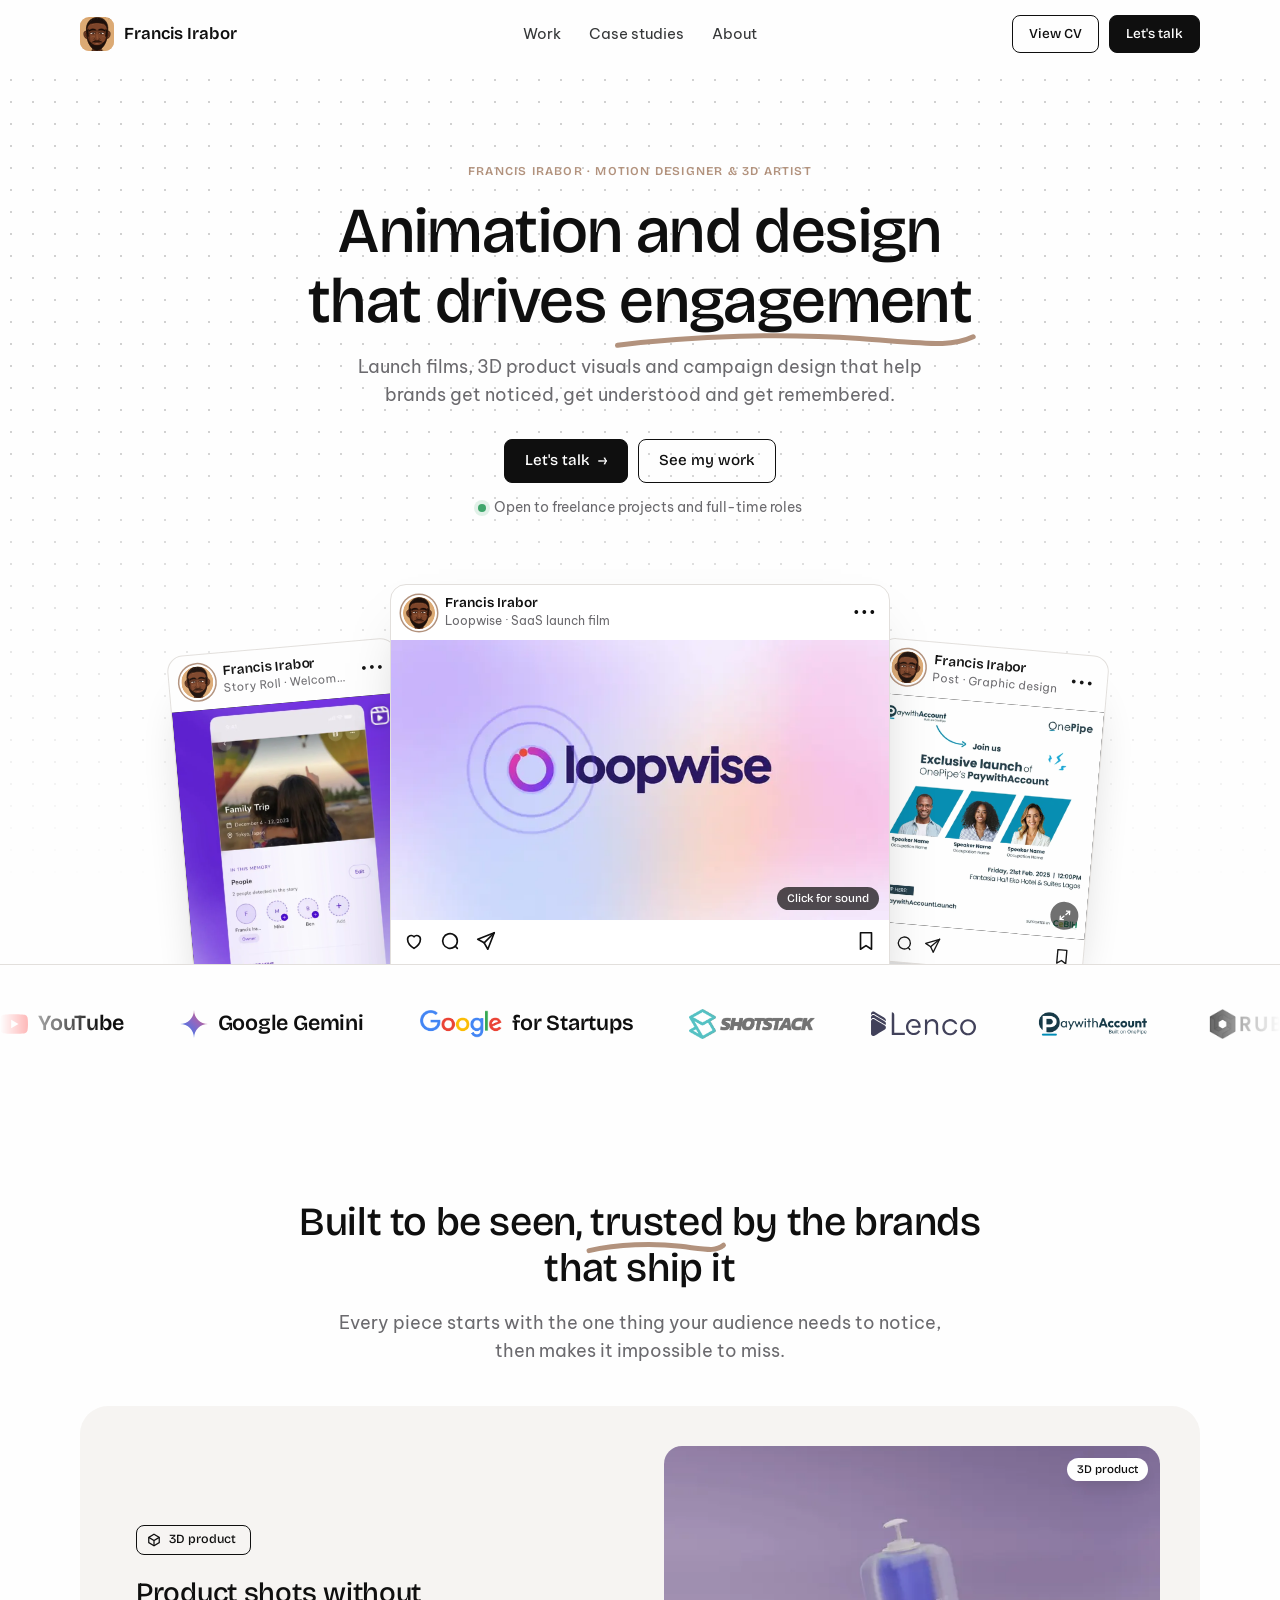
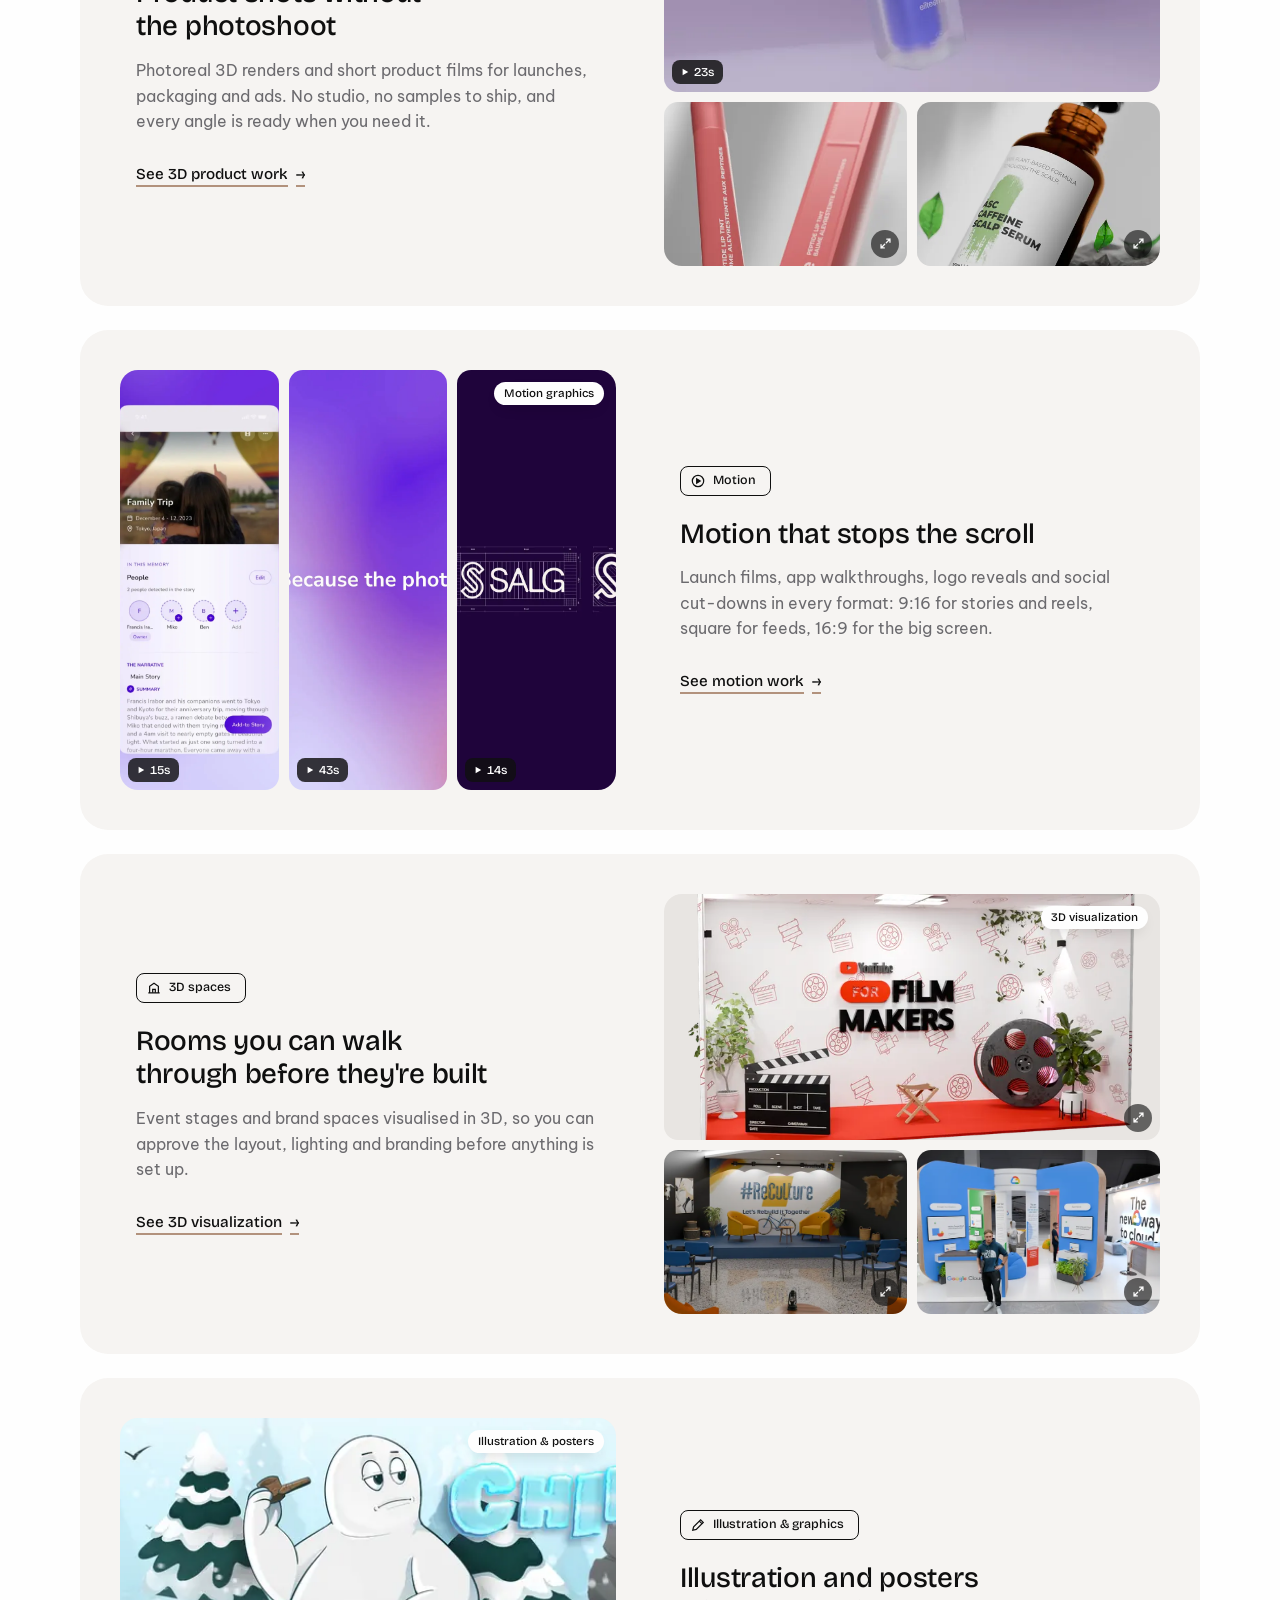
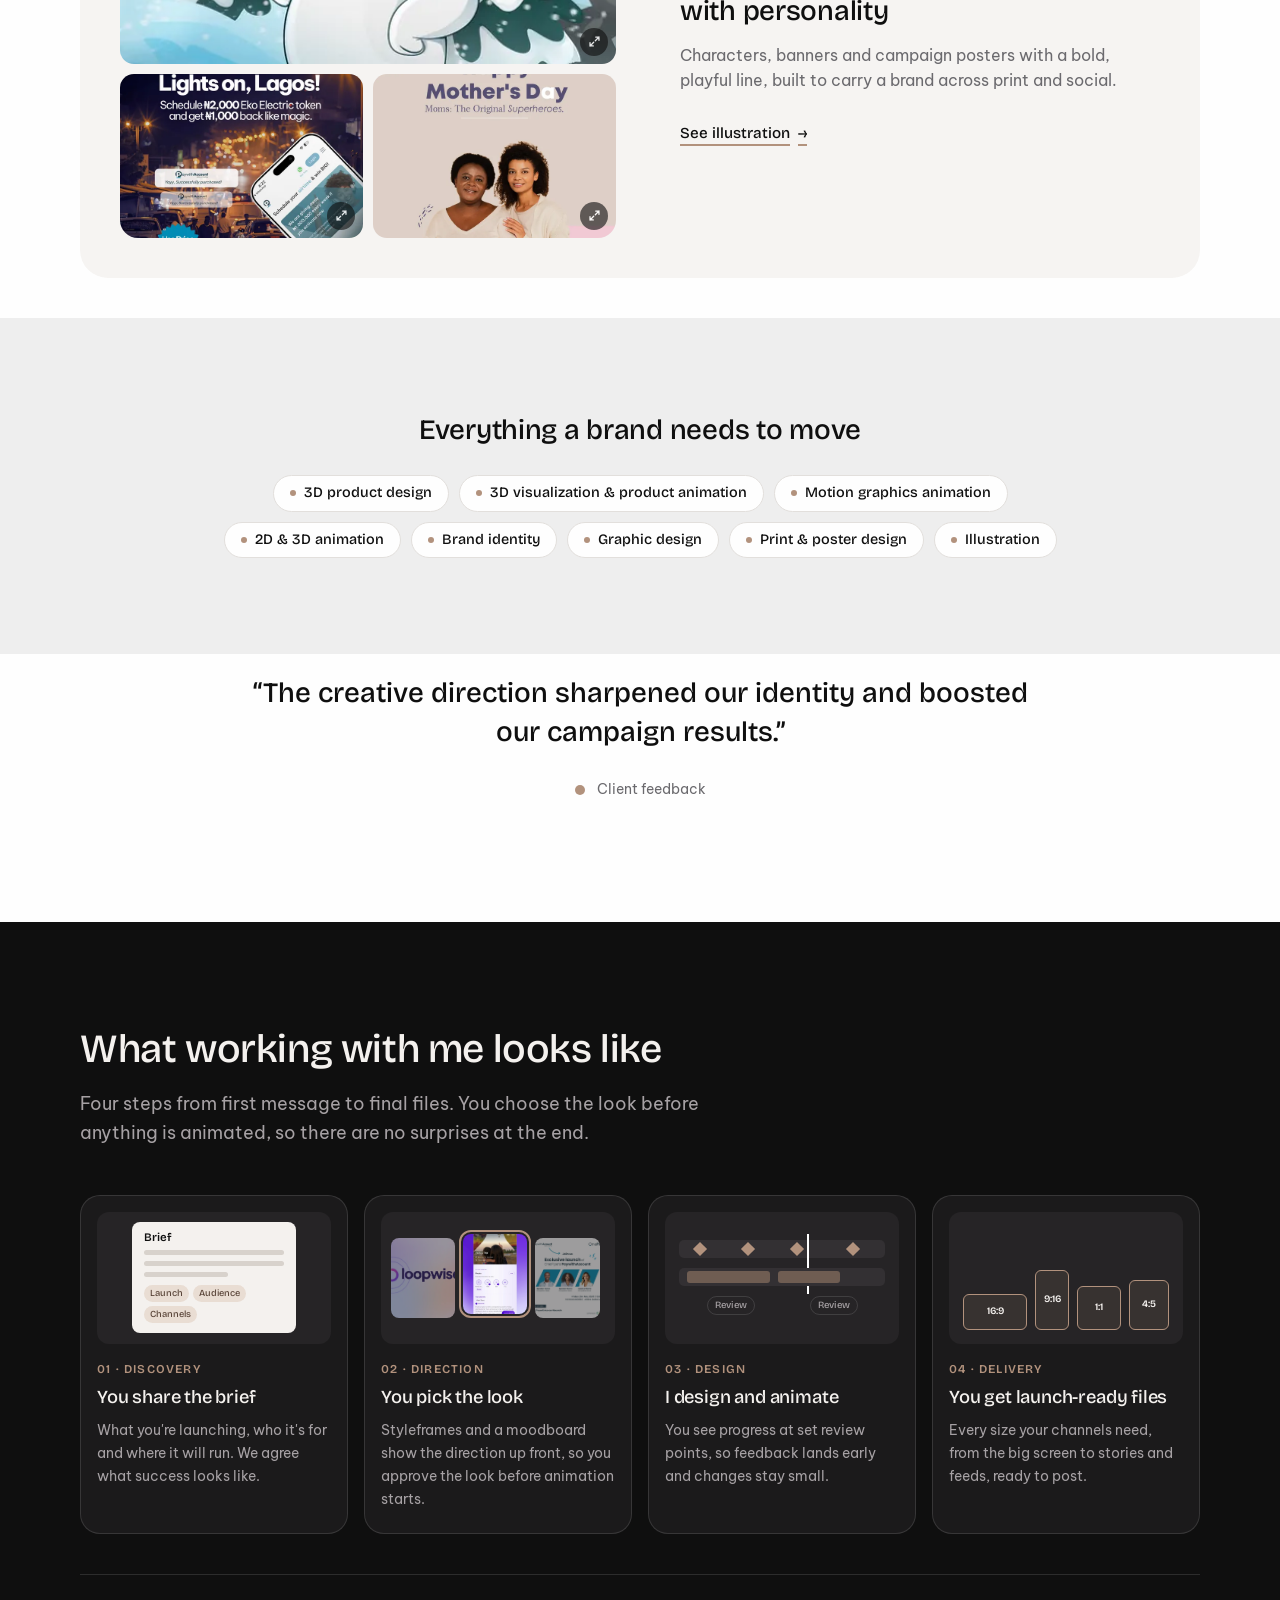
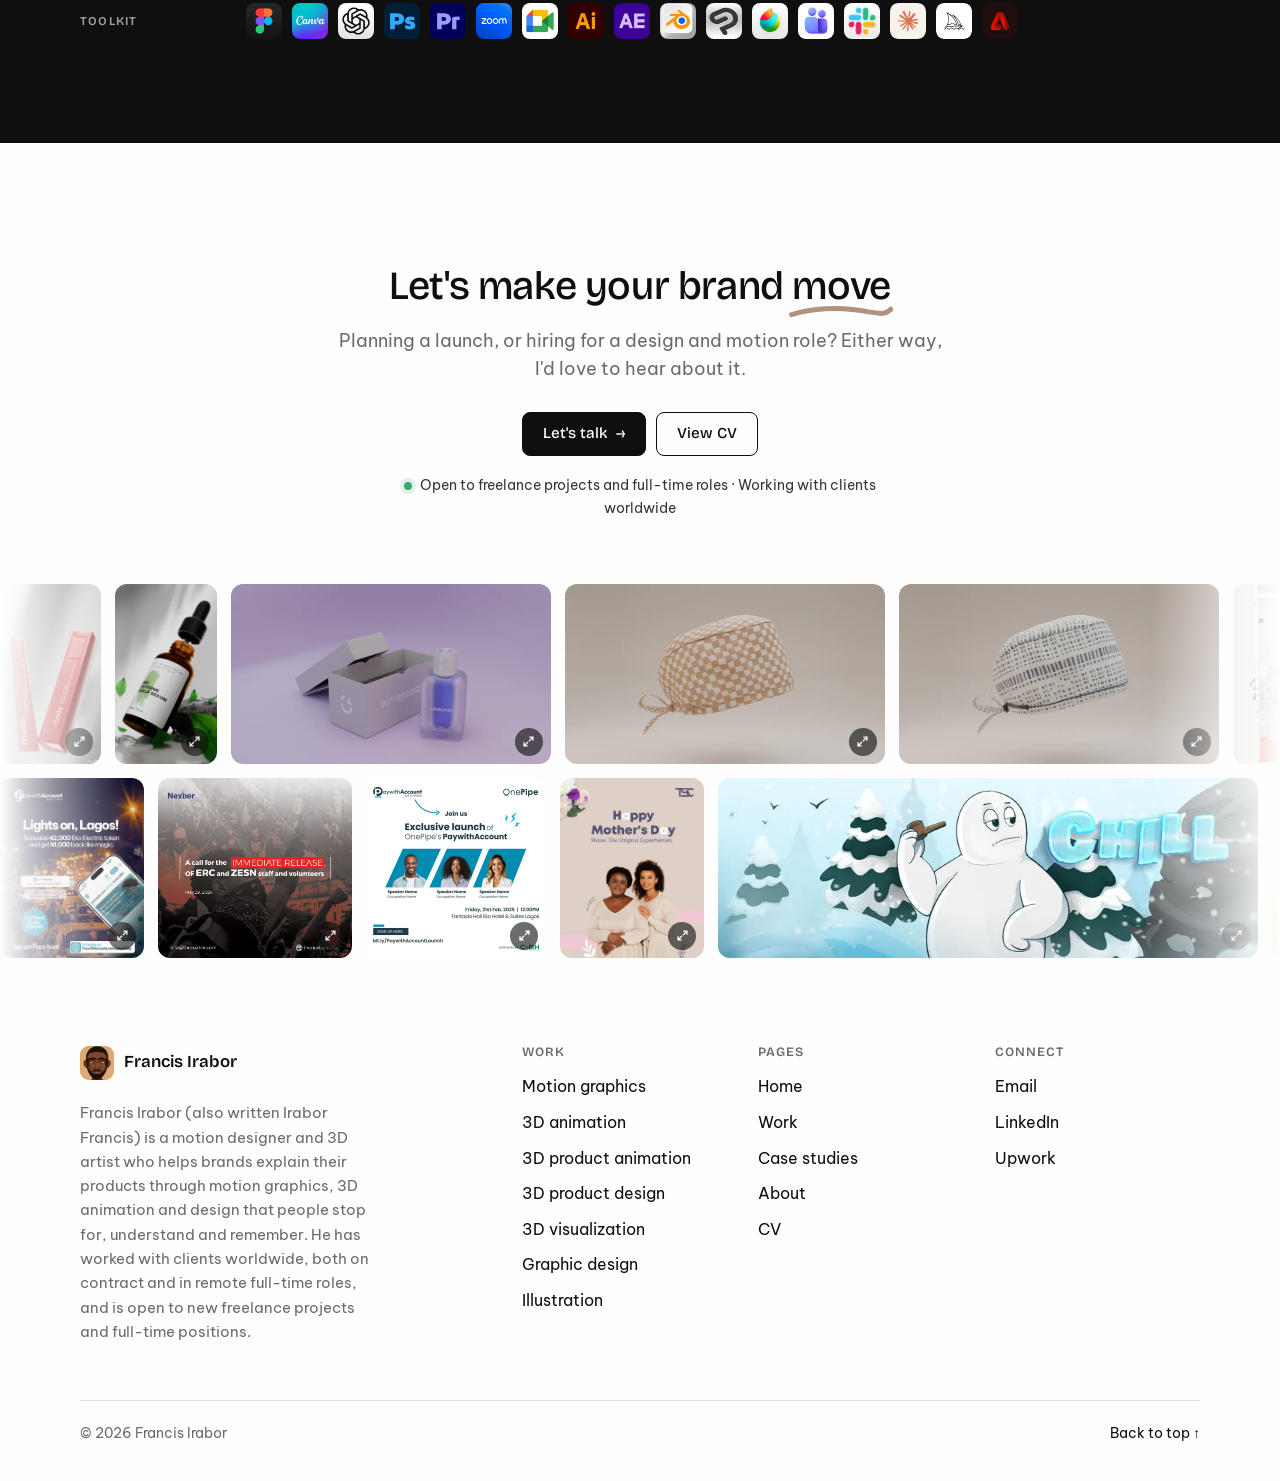
==== commit 1c831dcb: "Name-search SEO: name as homepage h1, short name-first title, both name orders visible, linked ident" ====
--- a/v2/index.html
+++ b/v2/index.html
@@ -3,7 +3,7 @@
 <head>
 <meta charset="utf-8">
 <meta name="viewport" content="width=device-width, initial-scale=1, viewport-fit=cover">
-<title>Francis Irabor — Motion Graphics Designer & 3D Artist for Hire</title>
+<title>Francis Irabor — Motion Designer & 3D Artist</title>
 <meta name="description" content="Hire Francis Irabor (Irabor Francis), a motion graphics designer and 3D artist. Product videos, SaaS launch films, app onboarding animations, 3D product animation and brand design for clients worldwide. Available for freelance projects and full-time remote roles.">
 <meta name="robots" content="index, follow, max-image-preview:large">
 <meta name="author" content="Francis Irabor">
@@ -16,18 +16,18 @@
 <meta property="og:type" content="profile">
 <meta property="og:site_name" content="Francis Irabor">
 <meta property="og:url" content="https://francisirabor.com/">
-<meta property="og:title" content="Francis Irabor — Motion Graphics Designer & 3D Artist for Hire">
+<meta property="og:title" content="Francis Irabor — Motion Designer & 3D Artist">
 <meta property="og:description" content="Hire Francis Irabor (Irabor Francis), a motion graphics designer and 3D artist. Product videos, SaaS launch films, app onboarding animations, 3D product animation and brand design for clients worldwide. Available for freelance projects and full-time remote roles.">
 <meta property="og:image" content="https://francisirabor.com/assets/media/og-francis-irabor-card.jpg">
 <meta property="og:image:width" content="1200">
 <meta property="og:image:height" content="630">
 <meta property="og:image:alt" content="Francis Irabor, motion designer and 3D artist">
 <meta name="twitter:card" content="summary_large_image">
-<meta name="twitter:title" content="Francis Irabor — Motion Graphics Designer & 3D Artist for Hire">
+<meta name="twitter:title" content="Francis Irabor — Motion Designer & 3D Artist">
 <meta name="twitter:description" content="Hire Francis Irabor (Irabor Francis), a motion graphics designer and 3D artist. Product videos, SaaS launch films, app onboarding animations, 3D product animation and brand design for clients worldwide. Available for freelance projects and full-time remote roles.">
 <meta name="twitter:image" content="https://francisirabor.com/assets/media/og-francis-irabor-card.jpg">
-<script type="application/ld+json">{"@context": "https://schema.org", "@type": "Person", "name": "Francis Irabor", "alternateName": ["Irabor Francis", "Francis I."], "givenName": "Francis", "familyName": "Irabor", "jobTitle": "Motion Designer & 3D Artist", "url": "https://francisirabor.com/", "email": "mailto:iraborfrancis321@gmail.com", "description": "Francis Irabor is a motion designer and 3D artist who helps brands explain their products through motion graphics, 3D animation and design that people stop for, understand and remember. He has worked with clients worldwide, both on contract and in remote full-time roles, and is open to new freelance projects and full-time positions.", "knowsAbout": ["Motion graphics", "Motion graphics design", "Motion design", "Product videos", "Explainer videos", "SaaS launch videos", "App onboarding videos", "UI animation", "Brand animation", "Logo animation", "2D and 3D animation", "3D product design", "3D product animation", "3D visualization", "Brand identity", "Graphic design", "Illustration", "Launch videos", "Social media content"], "image": "https://francisirabor.com/assets/media/francis-headshot.jpg", "worksFor": {"@type": "Organization", "name": "Ruffbox Studio"}, "sameAs": ["https://www.linkedin.com/in/francis-irabor/", "https://www.upwork.com/freelancers/~016a7653f43e068393"], "seeks": {"@type": "Demand", "description": "Freelance projects and full-time design or motion roles, remote"}}</script>
-<script type="application/ld+json">{"@context": "https://schema.org", "@type": "WebSite", "name": "Francis Irabor", "url": "https://francisirabor.com/", "description": "Francis Irabor is a motion designer and 3D artist who helps brands explain their products through motion graphics, 3D animation and design that people stop for, understand and remember. He has worked with clients worldwide, both on contract and in remote full-time roles, and is open to new freelance projects and full-time positions.", "author": {"@type": "Person", "name": "Francis Irabor"}}</script>
+<script type="application/ld+json">{"@context": "https://schema.org", "@type": "Person", "@id": "https://francisirabor.com/#francis", "name": "Francis Irabor", "mainEntityOfPage": "https://francisirabor.com/", "alternateName": ["Irabor Francis", "Francis I."], "givenName": "Francis", "familyName": "Irabor", "jobTitle": "Motion Designer & 3D Artist", "url": "https://francisirabor.com/", "email": "mailto:iraborfrancis321@gmail.com", "description": "Francis Irabor is a motion designer and 3D artist who helps brands explain their products through motion graphics, 3D animation and design that people stop for, understand and remember. He has worked with clients worldwide, both on contract and in remote full-time roles, and is open to new freelance projects and full-time positions.", "knowsAbout": ["Motion graphics", "Motion graphics design", "Motion design", "Product videos", "Explainer videos", "SaaS launch videos", "App onboarding videos", "UI animation", "Brand animation", "Logo animation", "2D and 3D animation", "3D product design", "3D product animation", "3D visualization", "Brand identity", "Graphic design", "Illustration", "Launch videos", "Social media content"], "image": "https://francisirabor.com/assets/media/francis-headshot.jpg", "worksFor": {"@type": "Organization", "name": "Ruffbox Studio"}, "sameAs": ["https://www.linkedin.com/in/francis-irabor/", "https://www.upwork.com/freelancers/~016a7653f43e068393"], "seeks": {"@type": "Demand", "description": "Freelance projects and full-time design or motion roles, remote"}}</script>
+<script type="application/ld+json">{"@context": "https://schema.org", "@type": "WebSite", "name": "Francis Irabor", "url": "https://francisirabor.com/", "description": "Francis Irabor is a motion designer and 3D artist who helps brands explain their products through motion graphics, 3D animation and design that people stop for, understand and remember. He has worked with clients worldwide, both on contract and in remote full-time roles, and is open to new freelance projects and full-time positions.", "author": {"@id": "https://francisirabor.com/#francis"}, "publisher": {"@id": "https://francisirabor.com/#francis"}}</script>
 <link rel="preconnect" href="https://fonts.googleapis.com">
 <link rel="preconnect" href="https://fonts.gstatic.com" crossorigin>
 <link rel="stylesheet" href="https://fonts.googleapis.com/css2?family=Bricolage+Grotesque:opsz,wght@12..96,400..700&family=Be+Vietnam+Pro:wght@400;500;600&display=swap">
@@ -50,8 +50,8 @@
   <section class="hero center">
     <div class="dots" aria-hidden="true"></div>
     <div class="wrap">
-      <p class="eyebrow hero-who">Francis Irabor · Motion designer &amp; 3D artist</p>
-      <h1 class="h1">Animation and design<br class="br-d"> that drives <span class="mark">engagement<svg viewBox="0 0 200 12" preserveAspectRatio="none" aria-hidden="true"><path d="M3 9 C 45 3, 95 2, 135 5 S 185 10, 197 4"/></svg></span></h1>
+      <h1 class="eyebrow hero-who">Francis Irabor · Motion designer &amp; 3D artist</h1>
+      <p class="h1">Animation and design<br class="br-d"> that drives <span class="mark">engagement<svg viewBox="0 0 200 12" preserveAspectRatio="none" aria-hidden="true"><path d="M3 9 C 45 3, 95 2, 135 5 S 185 10, 197 4"/></svg></span></p>
       <p class="lede">Launch films, 3D product visuals and campaign design that help brands get noticed, get understood and get remembered.</p>
       <div class="hero-cta">
         <a class="btn btn-dark" href="#contact">Let's talk <span class="arr" aria-hidden="true">→</span></a>
@@ -216,7 +216,7 @@
     <div class="foot-grid">
       <div>
         <a class="logo" href="index.html"><span class="logo-mark" aria-hidden="true"><img src="../assets/media/francis-mark.svg" alt="" width="34" height="34"></span>Francis Irabor</a>
-        <p class="blurb">Francis Irabor is a motion designer and 3D artist who helps brands explain their products through motion graphics, 3D animation and design that people stop for, understand and remember. He has worked with clients worldwide, both on contract and in remote full-time roles, and is open to new freelance projects and full-time positions.</p>
+        <p class="blurb">Francis Irabor (also written Irabor Francis) is a motion designer and 3D artist who helps brands explain their products through motion graphics, 3D animation and design that people stop for, understand and remember. He has worked with clients worldwide, both on contract and in remote full-time roles, and is open to new freelance projects and full-time positions.</p>
       </div>
       <div><h4>Work</h4><ul><li><a href="work.html#motion-graphics">Motion graphics</a></li><li><a href="work.html#3d-animation">3D animation</a></li><li><a href="work.html#3d-product-animation">3D product animation</a></li><li><a href="work.html#3d-product-design">3D product design</a></li><li><a href="work.html#3d-visualization">3D visualization</a></li><li><a href="work.html#graphics-design">Graphic design</a></li><li><a href="work.html#illustration">Illustration</a></li></ul></div>
       <div><h4>Pages</h4><ul><li><a href="index.html">Home</a></li><li><a href="work.html">Work</a></li><li><a href="case-studies.html">Case studies</a></li><li><a href="about.html">About</a></li><li><a href="https://drive.google.com/file/d/1MCZyHFvBbrgrsSab9WM0OUqfxMLtDZ3q/view?usp=drivesdk" target="_blank" rel="noopener">CV</a></li></ul></div>
--- a/v2/v2.css
+++ b/v2/v2.css
@@ -639,3 +639,5 @@
   .logo { font-size: .95rem; gap: 8px; }
   .top-cta .btn-sm { padding: 0 10px; }
 }
+/* The hero headline is now a <p> (his name is the page's h1), so give it the heading look explicitly */
+p.h1 { font-family: var(--display); color: var(--ink); font-weight: 500; margin: 0; text-wrap: balance; letter-spacing: -.01em; }
